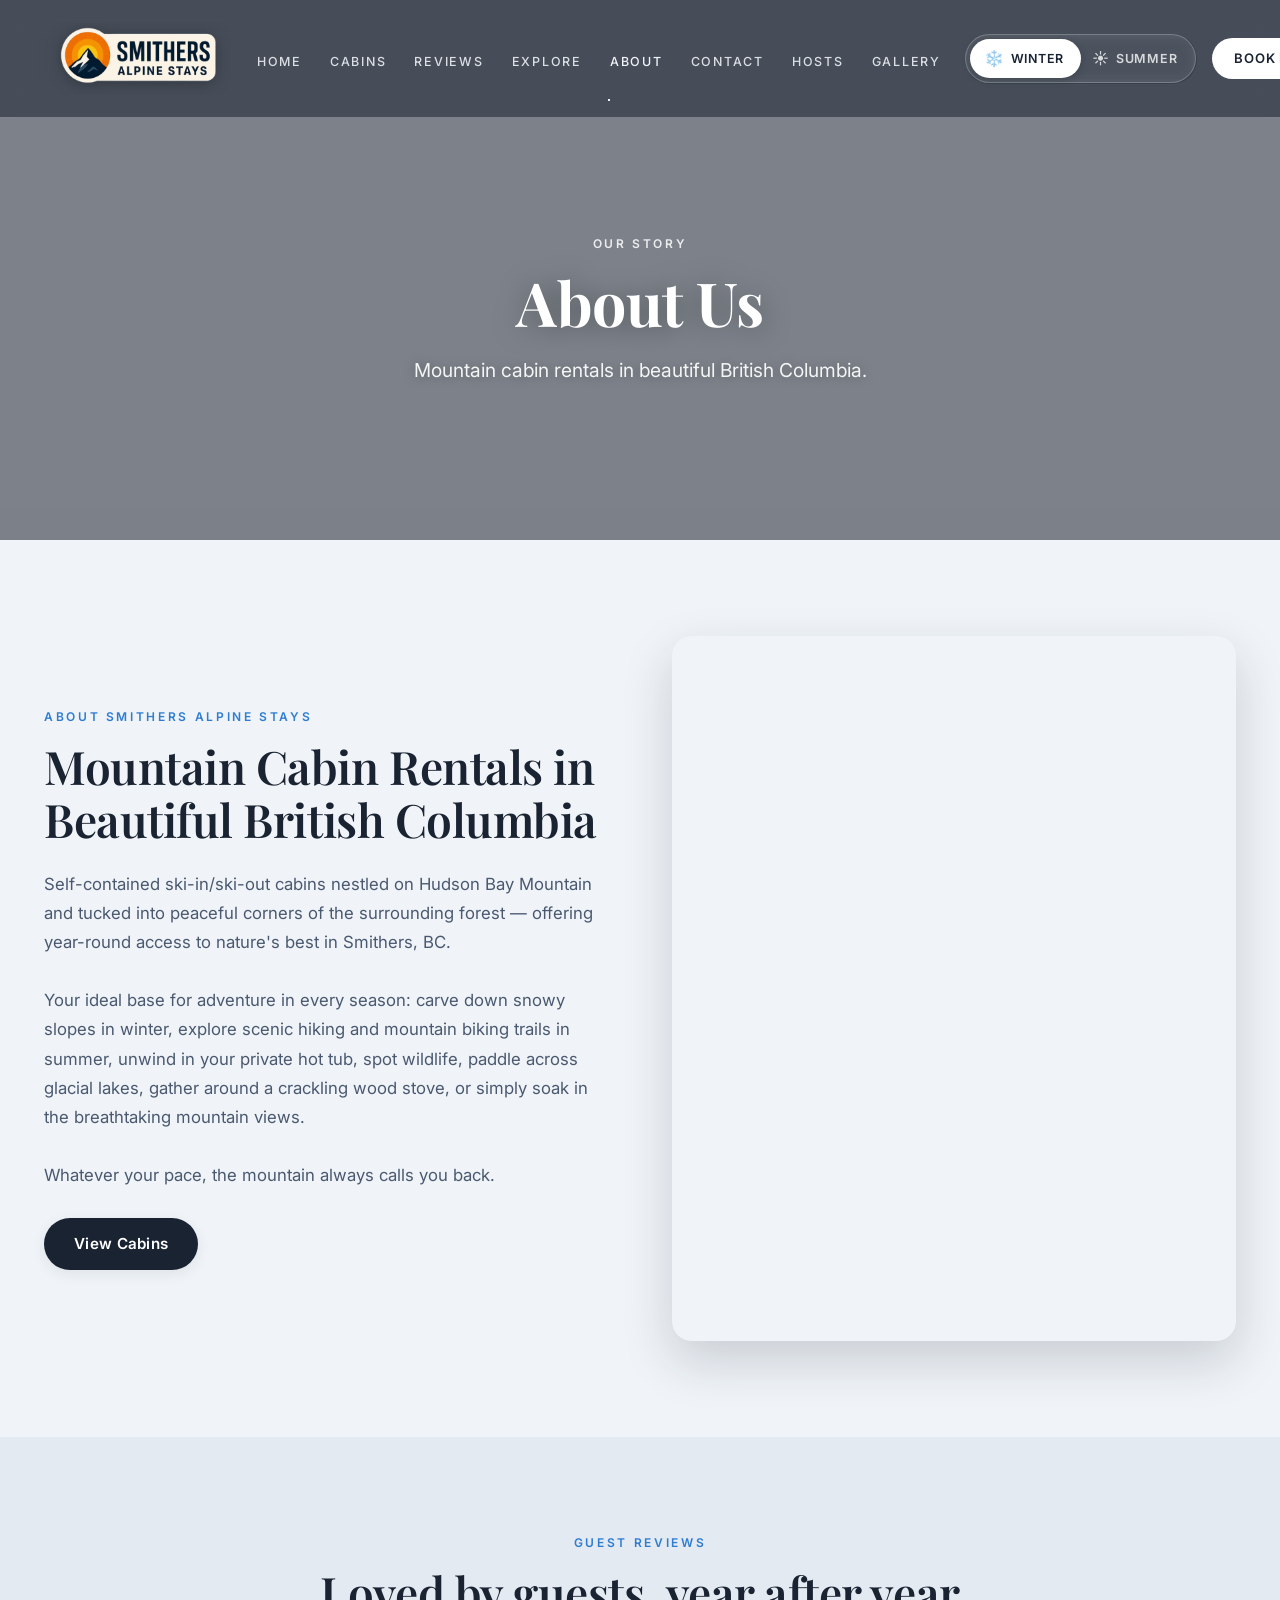
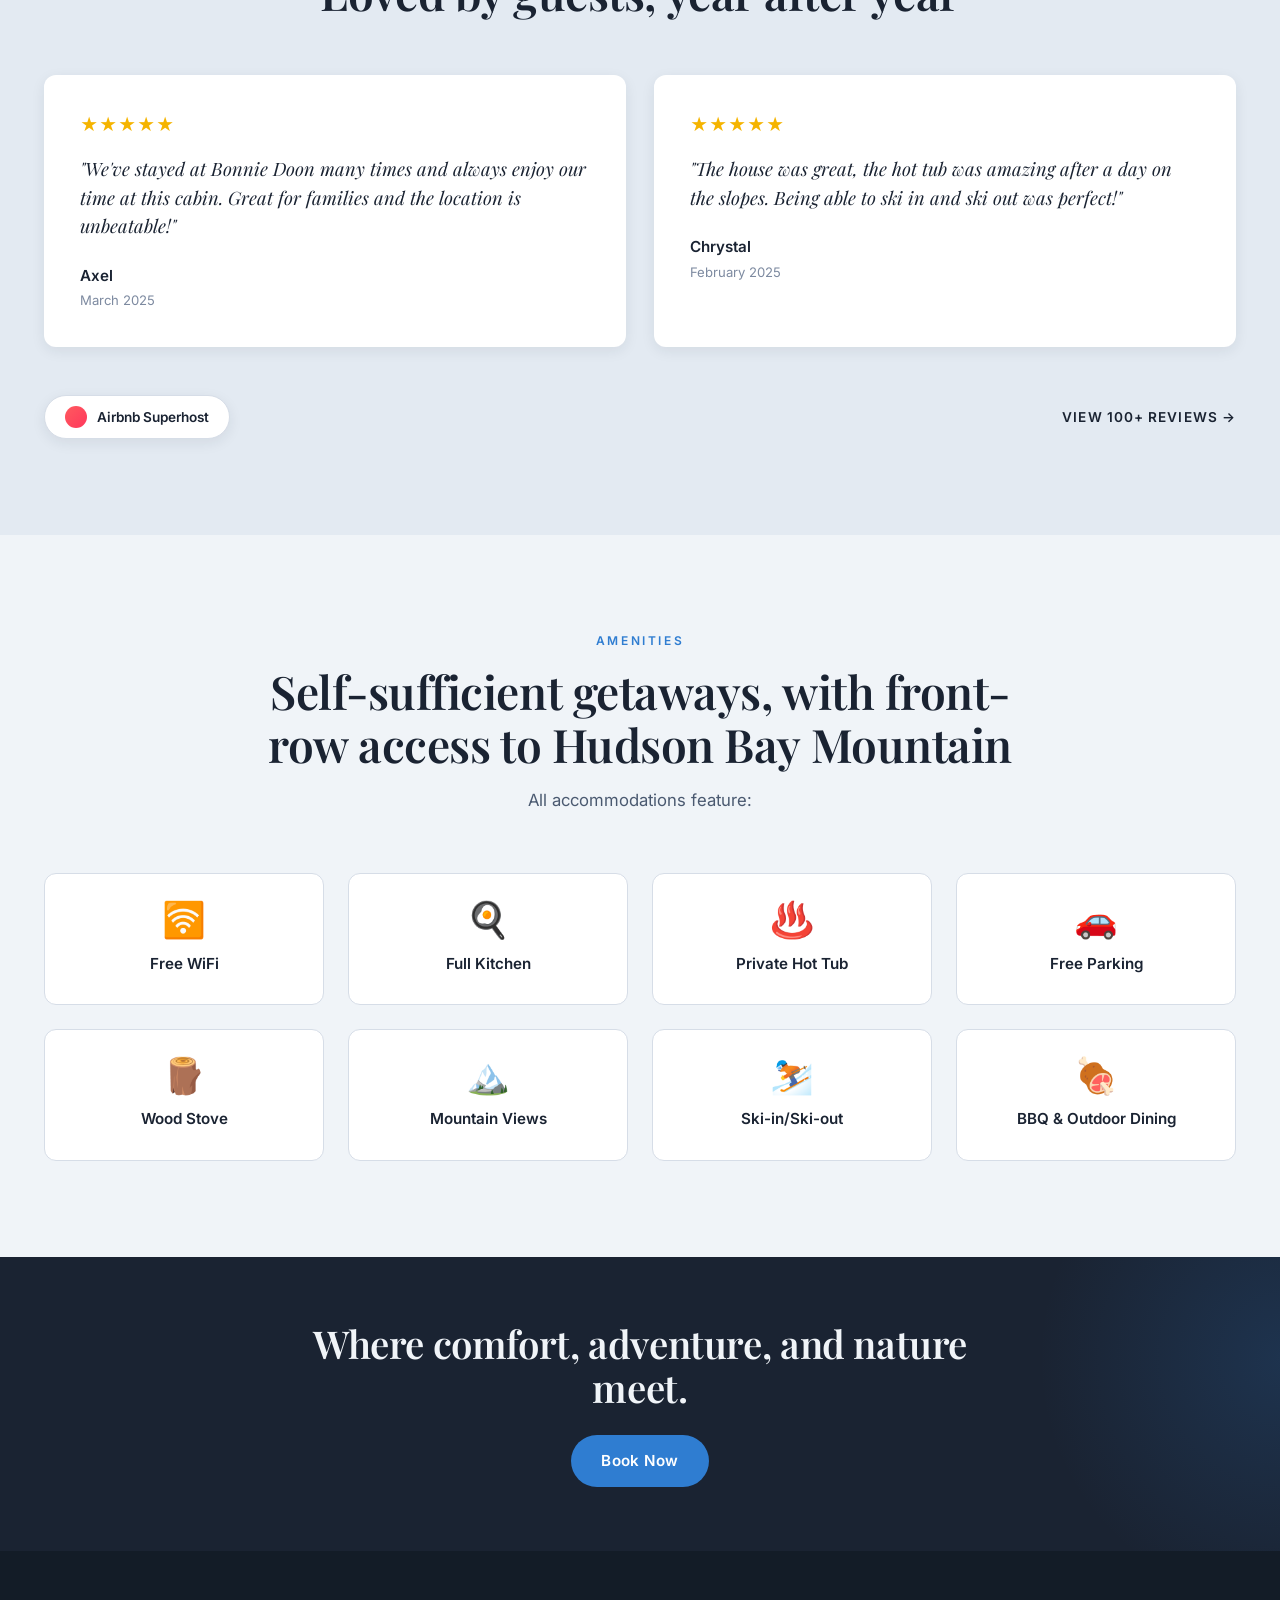
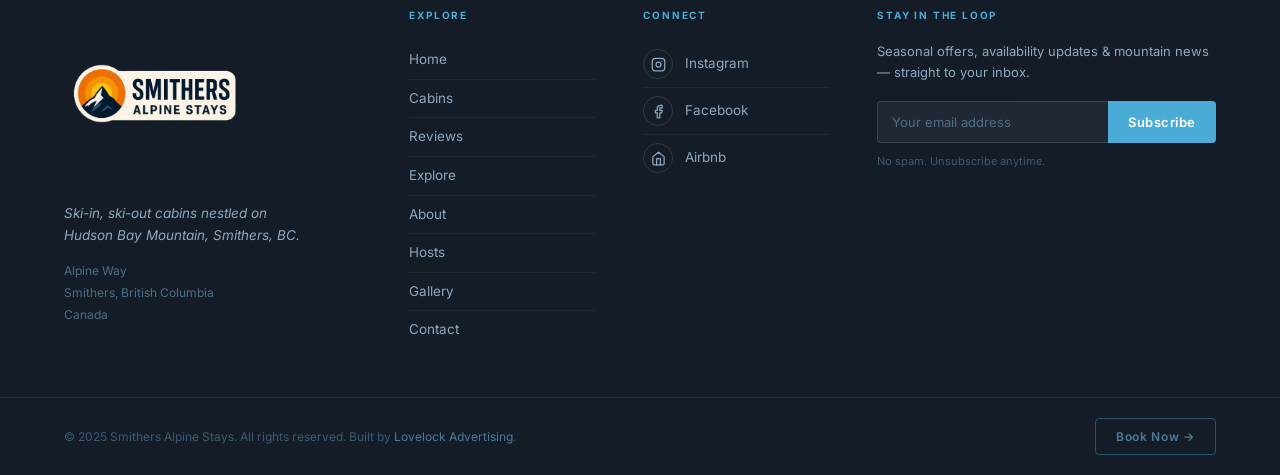
==== about.html @ 22442830 "Replace footer with sas-footer 4-column design across all pages - New 4-column footer layout (brand+" ====
<!DOCTYPE html>
<html lang="en">
<head>
<meta charset="UTF-8" />
<meta name="viewport" content="width=device-width, initial-scale=1.0" />
<title>About | Smithers Alpine Stays</title>
<meta name="description" content="About Smithers Alpine Stays — self-contained ski-in/ski-out cabin rentals in beautiful British Columbia, on Hudson Bay Mountain." />
<link rel="preconnect" href="https://fonts.googleapis.com">
<link rel="preconnect" href="https://fonts.gstatic.com" crossorigin>
<link href="https://fonts.googleapis.com/css2?family=Inter:wght@300;400;500;600;700&family=Playfair+Display:wght@400;500;600;700;800&display=swap" rel="stylesheet">
<link rel="stylesheet" href="styles.css">
<style>
  .about-page-hero { background-image: url('images/landscapes/SMITHERS-01.jpg'); }
</style>
</head>
<body data-season="winter">

  <header class="nav" id="nav">
    <div class="container nav-inner">
      <a href="index.html" class="logo" aria-label="Smithers Alpine Stays — home">
        <img src="images/logo.png" alt="Smithers Alpine Stays" />
      </a>
      <nav>
        <ul class="nav-links" id="navLinks">
          <li><a href="index.html">Home</a></li>
          <li><a href="cabins.html">Cabins</a></li>
          <li><a href="reviews.html">Reviews</a></li>
          <li><a href="explore.html">Explore</a></li>
          <li><a href="about.html" class="active">About</a></li>
          <li><a href="contact.html">Contact</a></li>
          <li><a href="hosts.html">Hosts</a></li>
          <li><a href="gallery.html">Gallery</a></li>
        </ul>
      </nav>
      <div class="nav-actions">
        <div class="season-toggle" id="seasonToggle" role="switch" aria-checked="false" aria-label="Toggle between winter and summer themes" tabindex="0">
          <span class="season-toggle__slider" aria-hidden="true"></span>
          <span class="season-toggle__option season-toggle__option--winter" data-season="winter">
            <span class="emoji">❄️</span><span class="label">Winter</span>
          </span>
          <span class="season-toggle__option season-toggle__option--summer" data-season="summer">
            <span class="emoji">☀️</span><span class="label">Summer</span>
          </span>
        </div>
        <a href="https://secure.webrez.com/hotel/4262" target="_blank" rel="noopener" class="nav-book-btn">Book Now</a>
        <button class="hamburger" id="hamburger" aria-label="Toggle menu" aria-expanded="false">
          <span></span><span></span><span></span>
        </button>
      </div>
    </div>
  </header>

  <section class="page-hero about-page-hero">
    <div class="page-hero-content">
      <span class="section-eyebrow" style="color: rgba(255,255,255,0.85);">Our Story</span>
      <h1>About Us</h1>
      <p>Mountain cabin rentals in beautiful British Columbia.</p>
    </div>
  </section>

  <section>
    <div class="container">
      <div class="about-grid">
        <div class="about-text reveal">
          <span class="section-eyebrow">About Smithers Alpine Stays</span>
          <h2>Mountain Cabin Rentals in Beautiful British Columbia</h2>
          <p>Self-contained ski-in/ski-out cabins nestled on Hudson Bay Mountain and tucked into peaceful corners of the surrounding forest — offering year-round access to nature's best in Smithers, BC.</p>
          <p>Your ideal base for adventure in every season: carve down snowy slopes in winter, explore scenic hiking and mountain biking trails in summer, unwind in your private hot tub, spot wildlife, paddle across glacial lakes, gather around a crackling wood stove, or simply soak in the breathtaking mountain views.</p>
          <p>Whatever your pace, the mountain always calls you back.</p>
          <a href="cabins.html" class="btn btn-primary">View Cabins</a>
        </div>
        <div class="about-image about-image--fixed reveal" role="img" aria-label="Hudson Bay Mountain landscape near Smithers"></div>
      </div>
    </div>
  </section>

  <section class="reviews">
    <div class="container">
      <div class="section-head section-head--center reveal">
        <div>
          <span class="section-eyebrow">Guest Reviews</span>
          <h2>Loved by guests, year after year</h2>
        </div>
      </div>
      <div class="reviews-grid">
        <div class="review-card reveal">
          <div class="stars" aria-label="5 out of 5 stars">★★★★★</div>
          <blockquote>We've stayed at Bonnie Doon many times and always enjoy our time at this cabin. Great for families and the location is unbeatable!</blockquote>
          <cite>Axel<span>March 2025</span></cite>
        </div>
        <div class="review-card reveal">
          <div class="stars" aria-label="5 out of 5 stars">★★★★★</div>
          <blockquote>The house was great, the hot tub was amazing after a day on the slopes. Being able to ski in and ski out was perfect!</blockquote>
          <cite>Chrystal<span>February 2025</span></cite>
        </div>
      </div>
      <div class="reviews-footer reveal">
        <span class="superhost-badge">Airbnb Superhost</span>
        <a href="reviews.html" class="link-arrow">View 100+ Reviews →</a>
      </div>
    </div>
  </section>

  <section id="amenities">
    <div class="container">
      <div class="amenities-head reveal">
        <span class="section-eyebrow">Amenities</span>
        <h2>Self-sufficient getaways, with front-row access to Hudson Bay Mountain</h2>
        <p>All accommodations feature:</p>
      </div>
      <div class="amenities-grid">
        <div class="amenity reveal"><div class="amenity__icon">🛜</div><div class="amenity__name">Free WiFi</div></div>
        <div class="amenity reveal"><div class="amenity__icon">🍳</div><div class="amenity__name">Full Kitchen</div></div>
        <div class="amenity reveal"><div class="amenity__icon">♨️</div><div class="amenity__name">Private Hot Tub</div></div>
        <div class="amenity reveal"><div class="amenity__icon">🚗</div><div class="amenity__name">Free Parking</div></div>
        <div class="amenity reveal"><div class="amenity__icon">🪵</div><div class="amenity__name">Wood Stove</div></div>
        <div class="amenity reveal"><div class="amenity__icon">🏔️</div><div class="amenity__name">Mountain Views</div></div>
        <div class="amenity reveal"><div class="amenity__icon">⛷️</div><div class="amenity__name">Ski-in/Ski-out</div></div>
        <div class="amenity reveal"><div class="amenity__icon">🍖</div><div class="amenity__name">BBQ &amp; Outdoor Dining</div></div>
      </div>
    </div>
  </section>

  <section class="urgency">
    <div class="container urgency-inner reveal">
      <h2>Where comfort, adventure, and nature meet.</h2>
      <a href="https://secure.webrez.com/hotel/4262" target="_blank" rel="noopener" class="btn">Book Now</a>
    </div>
  </section>

  <footer class="sas-footer">
    <div class="sas-footer-main">

      <div>
        <a href="index.html">
          <img class="sas-footer-logo" src="images/logo.png" alt="Smithers Alpine Stays" />
        </a>
        <p class="sas-footer-tagline">Ski-in, ski-out cabins nestled on<br>Hudson Bay Mountain, Smithers, BC.</p>
        <address class="sas-footer-address">
          Alpine Way<br>
          Smithers, British Columbia<br>
          Canada
        </address>
      </div>

      <div>
        <p class="sas-footer-col-heading">Explore</p>
        <ul class="sas-footer-nav">
          <li><a href="index.html">Home <span class="sas-arrow">&rsaquo;</span></a></li>
          <li><a href="cabins.html">Cabins <span class="sas-arrow">&rsaquo;</span></a></li>
          <li><a href="reviews.html">Reviews <span class="sas-arrow">&rsaquo;</span></a></li>
          <li><a href="explore.html">Explore <span class="sas-arrow">&rsaquo;</span></a></li>
          <li><a href="about.html">About <span class="sas-arrow">&rsaquo;</span></a></li>
          <li><a href="hosts.html">Hosts <span class="sas-arrow">&rsaquo;</span></a></li>
          <li><a href="gallery.html">Gallery <span class="sas-arrow">&rsaquo;</span></a></li>
          <li><a href="contact.html">Contact <span class="sas-arrow">&rsaquo;</span></a></li>
        </ul>
      </div>

      <div>
        <p class="sas-footer-col-heading">Connect</p>
        <ul class="sas-footer-connect">
          <li>
            <a href="#" target="_blank" rel="noopener">
              <span class="sas-connect-icon">
                <svg width="15" height="15" viewBox="0 0 24 24" fill="none" stroke="#8fa8be" stroke-width="2" stroke-linecap="round" stroke-linejoin="round">
                  <rect x="2" y="2" width="20" height="20" rx="5"/>
                  <circle cx="12" cy="12" r="4"/>
                  <circle cx="17.5" cy="6.5" r="1" fill="#8fa8be" stroke="none"/>
                </svg>
              </span>
              Instagram
            </a>
          </li>
          <li>
            <a href="#" target="_blank" rel="noopener">
              <span class="sas-connect-icon">
                <svg width="15" height="15" viewBox="0 0 24 24" fill="none" stroke="#8fa8be" stroke-width="2" stroke-linecap="round" stroke-linejoin="round">
                  <path d="M18 2h-3a5 5 0 0 0-5 5v3H7v4h3v8h4v-8h3l1-4h-4V7a1 1 0 0 1 1-1h3z"/>
                </svg>
              </span>
              Facebook
            </a>
          </li>
          <li>
            <a href="#" target="_blank" rel="noopener">
              <span class="sas-connect-icon">
                <svg width="15" height="15" viewBox="0 0 24 24" fill="none" stroke="#8fa8be" stroke-width="2" stroke-linecap="round" stroke-linejoin="round">
                  <path d="M3 9l9-7 9 7v11a2 2 0 0 1-2 2H5a2 2 0 0 1-2-2z"/>
                  <polyline points="9 22 9 12 15 12 15 22"/>
                </svg>
              </span>
              Airbnb
            </a>
          </li>
        </ul>
      </div>

      <div>
        <p class="sas-footer-col-heading">Stay in the loop</p>
        <p class="sas-subscribe-copy">Seasonal offers, availability updates &amp; mountain news &mdash; straight to your inbox.</p>
        <div class="sas-subscribe-row">
          <input class="sas-subscribe-input" type="email" placeholder="Your email address" aria-label="Email address" />
          <button class="sas-subscribe-btn" type="button">Subscribe</button>
        </div>
        <p class="sas-subscribe-note">No spam. Unsubscribe anytime.</p>
      </div>

    </div>

    <div class="sas-footer-bar">
      <p>&copy; 2025 Smithers Alpine Stays. All rights reserved. Built by <a href="https://lovelockadvertising.com" target="_blank" rel="noopener">Lovelock Advertising</a>.</p>
      <a class="sas-footer-book-btn" href="https://secure.webrez.com/hotel/4262" target="_blank" rel="noopener">Book Now &rarr;</a>
    </div>
  </footer>

<script src="main.js"></script>
</body>
</html>
---- styles.css ----
/* ================================
   RESET / BASE
   ================================ */
*, *::before, *::after { box-sizing: border-box; margin: 0; padding: 0; }
html { scroll-behavior: smooth; -webkit-text-size-adjust: 100%; }
img { max-width: 100%; display: block; }
a { color: inherit; text-decoration: none; }
button { font-family: inherit; cursor: pointer; border: none; background: none; }
ul { list-style: none; }

/* ================================
   SEASONAL THEME VARIABLES
   ================================ */
:root {
  /* WINTER (default) */
  --color-bg:        #f0f4f8;
  --color-bg-alt:    #e3eaf2;
  --color-surface:   #ffffff;
  --color-primary:   #1a2332;
  --color-primary-2: #2c3e54;
  --color-text:      #1a2332;
  --color-text-soft: #4a5970;
  --color-muted:     #7d8aa0;
  --color-accent:    #2f7dd1;
  --color-accent-2:  #bcd4ef;
  --color-border:    #d6dde7;
  --nav-bg:          rgba(26, 35, 50, 0.55);
  --nav-bg-solid:    rgba(26, 35, 50, 0.96);
  --nav-text:        #f0f4f8;
  --urgency-bg:      #1a2332;
  --urgency-text:    #f0f4f8;
  --urgency-accent:  #2f7dd1;
  --hero-overlay:    rgba(10, 16, 28, 0.45);
  --shadow-sm:       0 4px 14px rgba(26, 35, 50, 0.08);
  --shadow-md:       0 10px 30px rgba(26, 35, 50, 0.12);
  --shadow-lg:       0 20px 50px rgba(26, 35, 50, 0.18);

  --hero-image: url('images/hero.jpg');
  --explore-image: url('images/landscapes/SMITHERS-16.jpg');
  --about-image: url('images/landscapes/SMITHERS-01.jpg');
  --cabin-bonnie: url('images/bonnie-doon/IMG_6248.JPG');
  --cabin-double-black: url('images/double-black/DB-Winter.avif');
  --cabin-sunrise: url('images/sunrise-chalet/Sunrise-Winter.jpg');

  --font-head: 'Playfair Display', Georgia, serif;
  --font-body: 'Inter', -apple-system, BlinkMacSystemFont, 'Segoe UI', sans-serif;

  --container: 1240px;
  --radius-sm: 6px;
  --radius-md: 12px;
  --radius-lg: 20px;
  --radius-pill: 999px;

  --t-fast: 0.25s ease;
  --t-base: 0.5s ease;
}

[data-season="summer"] {
  --color-bg:        #fdf8f0;
  --color-bg-alt:    #f5ecd9;
  --color-surface:   #ffffff;
  --color-primary:   #c4540f;
  --color-primary-2: #db6620;
  --color-text:      #2a2418;
  --color-text-soft: #5b4f3a;
  --color-muted:     #8a7c63;
  --color-accent:    #e8761d;
  --color-accent-2:  #f4b483;
  --color-border:    #e6dcc4;
  --nav-bg:          rgba(196, 84, 15, 0.55);
  --nav-bg-solid:    rgba(196, 84, 15, 0.96);
  --nav-text:        #fdf8f0;
  --urgency-bg:      #a84408;
  --urgency-text:    #fdf8f0;
  --urgency-accent:  #f49025;
  --hero-overlay:    rgba(20, 35, 10, 0.4);
  --shadow-sm:       0 4px 14px rgba(45, 80, 22, 0.10);
  --shadow-md:       0 10px 30px rgba(45, 80, 22, 0.14);
  --shadow-lg:       0 20px 50px rgba(45, 80, 22, 0.20);

  --hero-image: url('images/hero-summer.jpg');
  --explore-image: url('images/hero-summer_edited.jpg');
  --about-image: url('images/bonnie-doon/bonnie-doon-summer.jpg');
  --cabin-bonnie: url('images/bonnie-doon/bonnie-doon-summer.jpg');
  --cabin-double-black: url('images/double-black/double-black-summer.jpg');
  --cabin-sunrise: url('images/sunrise-chalet/sunrise-chalet-summer_edited.png');
}

/* ================================
   GLOBAL TYPOGRAPHY / BODY
   ================================ */
body {
  font-family: var(--font-body);
  background-color: var(--color-bg);
  color: var(--color-text);
  line-height: 1.6;
  font-size: 16px;
  overflow-x: hidden;
  transition: background-color var(--t-base), color var(--t-base);
}

h1, h2, h3, h4 {
  font-family: var(--font-head);
  font-weight: 600;
  line-height: 1.15;
  letter-spacing: -0.01em;
  color: var(--color-text);
  transition: color var(--t-base);
}

h1 { font-size: clamp(2.4rem, 5.5vw, 4.4rem); font-weight: 700; }
h2 { font-size: clamp(1.9rem, 3.6vw, 2.9rem); }
h3 { font-size: clamp(1.25rem, 2vw, 1.55rem); }

p { color: var(--color-text-soft); transition: color var(--t-base); }

.container {
  width: 100%;
  max-width: var(--container);
  margin: 0 auto;
  padding: 0 24px;
}

section { padding: 96px 0; }
@media (max-width: 768px) { section { padding: 64px 0; } }

/* ================================
   BUTTONS
   ================================ */
.btn {
  display: inline-flex;
  align-items: center;
  justify-content: center;
  gap: 8px;
  padding: 14px 30px;
  border-radius: var(--radius-pill);
  font-weight: 600;
  font-size: 0.95rem;
  letter-spacing: 0.02em;
  transition: background-color var(--t-fast), color var(--t-fast), transform var(--t-fast), box-shadow var(--t-fast), border-color var(--t-fast);
  cursor: pointer;
  white-space: nowrap;
}
.btn-primary { background: var(--color-primary); color: #fff; box-shadow: var(--shadow-sm); }
.btn-primary:hover { transform: translateY(-2px); box-shadow: var(--shadow-md); background: var(--color-primary-2); }

.btn-accent { background: var(--color-accent); color: #fff; box-shadow: var(--shadow-sm); }
.btn-accent:hover { transform: translateY(-2px); box-shadow: var(--shadow-md); filter: brightness(1.05); }

.btn-light { background: #fff; color: var(--color-primary); box-shadow: var(--shadow-sm); }
.btn-light:hover { transform: translateY(-2px); box-shadow: var(--shadow-md); }

.btn-outline-light { background: transparent; color: #fff; border: 1.5px solid rgba(255,255,255,0.6); }
.btn-outline-light:hover { background: rgba(255,255,255,0.12); border-color: #fff; }

.link-arrow {
  display: inline-flex;
  align-items: center;
  gap: 6px;
  color: var(--color-primary);
  font-weight: 600;
  font-size: 0.85rem;
  letter-spacing: 0.08em;
  text-transform: uppercase;
  transition: color var(--t-fast), gap var(--t-fast);
}
.link-arrow:hover { gap: 10px; color: var(--color-accent); }

/* ================================
   NAV
   ================================ */
.nav {
  position: fixed;
  top: 0; left: 0; right: 0;
  z-index: 1000;
  background: var(--nav-bg);
  backdrop-filter: blur(14px);
  -webkit-backdrop-filter: blur(14px);
  transition: background-color var(--t-base), padding var(--t-fast), box-shadow var(--t-fast);
  padding: 18px 0;
}
.nav.scrolled {
  background: var(--nav-bg-solid);
  padding: 10px 0;
  box-shadow: 0 8px 28px rgba(0,0,0,0.18);
}
.nav-inner {
  display: grid;
  grid-template-columns: 1fr auto 1fr;
  align-items: center;
  gap: 24px;
  min-height: 56px;
}
.nav-inner > .logo { justify-self: start; align-self: center; }
.nav-inner > nav {
  justify-self: center;
  align-self: center;
  margin-top: 30px;
  transition: margin-top var(--t-fast);
}
.nav.scrolled .nav-inner > nav { margin-top: 0; }
.nav-inner > .nav-actions { justify-self: end; align-self: center; }
@media (max-width: 1024px) {
  .nav-inner > nav { margin-top: 0; }
  .nav-inner { grid-template-columns: 1fr auto; }
  .nav-inner > nav { display: contents; }
}
.logo {
  position: relative;
  display: inline-block;
  flex-shrink: 0;
  height: 72px;
  width: 187px;
  overflow: hidden;
  transition: opacity var(--t-fast), height var(--t-fast), width var(--t-fast);
}
.logo:hover { opacity: 0.88; }
.logo img {
  position: absolute;
  height: 240%;
  width: auto;
  top: 50%;
  left: 50%;
  transform: translate(-50%, -50%);
  filter: drop-shadow(0 2px 8px rgba(0,0,0,0.3));
  pointer-events: none;
}
.nav.scrolled .logo { height: 58px; width: 152px; }
@media (max-width: 1024px) {
  .logo { height: 54px; width: 140px; }
  .nav.scrolled .logo { height: 45px; width: 117px; }
}
@media (max-width: 600px) {
  .logo { height: 45px; width: 117px; }
  .nav.scrolled .logo { height: 39px; width: 101px; }
}

.nav-links { display: flex; gap: 26px; align-items: center; }
.nav-links a {
  color: var(--nav-text);
  font-size: 0.78rem;
  font-weight: 500;
  letter-spacing: 0.14em;
  text-transform: uppercase;
  position: relative;
  padding: 6px 2px;
  transition: opacity var(--t-fast);
  opacity: 0.88;
}
.nav-links a:hover { opacity: 1; }
.nav-links a.active { opacity: 1; }
.nav-links a::after {
  content: '';
  position: absolute;
  left: 0; right: 0; bottom: 0;
  height: 1.5px;
  background: currentColor;
  transform: scaleX(0);
  transform-origin: center;
  transition: transform var(--t-fast);
}
.nav-links a:hover::after,
.nav-links a.active::after { transform: scaleX(1); }

.nav-actions { display: flex; align-items: center; gap: 16px; }

/* Season toggle */
.season-toggle {
  position: relative;
  display: inline-flex;
  align-items: center;
  background: rgba(255,255,255,0.14);
  border: 1px solid rgba(255,255,255,0.22);
  border-radius: var(--radius-pill);
  padding: 4px;
  backdrop-filter: blur(8px);
  user-select: none;
  cursor: pointer;
  transition: background-color var(--t-base), border-color var(--t-base);
}
.season-toggle__option {
  position: relative;
  z-index: 2;
  display: inline-flex;
  align-items: center;
  gap: 6px;
  padding: 7px 14px;
  border-radius: var(--radius-pill);
  color: rgba(255,255,255,0.78);
  font-size: 0.78rem;
  font-weight: 600;
  letter-spacing: 0.06em;
  text-transform: uppercase;
  transition: color var(--t-fast);
  cursor: pointer;
}
.season-toggle__option .emoji {
  font-size: 1rem;
  filter: grayscale(0.3);
  transition: filter var(--t-fast);
}
.season-toggle__slider {
  position: absolute;
  top: 4px; bottom: 4px;
  left: 4px;
  width: calc(50% - 4px);
  background: #fff;
  border-radius: var(--radius-pill);
  box-shadow: 0 2px 8px rgba(0,0,0,0.18);
  transition: transform var(--t-base), background-color var(--t-base);
  z-index: 1;
}
[data-season="summer"] .season-toggle__slider {
  transform: translateX(100%);
  background: var(--color-accent-2);
}
[data-season="winter"] .season-toggle__option--winter,
[data-season="summer"] .season-toggle__option--summer {
  color: var(--color-primary);
}
[data-season="winter"] .season-toggle__option--winter .emoji,
[data-season="summer"] .season-toggle__option--summer .emoji {
  filter: grayscale(0);
}

.nav-book-btn {
  background: #fff;
  color: var(--color-primary);
  padding: 10px 22px;
  border-radius: var(--radius-pill);
  font-weight: 600;
  font-size: 0.82rem;
  letter-spacing: 0.06em;
  text-transform: uppercase;
  white-space: nowrap;
  flex-shrink: 0;
  transition: background-color var(--t-fast), color var(--t-fast), transform var(--t-fast);
}
.nav-book-btn:hover { transform: translateY(-1px); background: var(--color-accent); color: #fff; }

/* Hamburger */
.hamburger {
  display: none;
  flex-direction: column;
  gap: 5px;
  padding: 8px;
  cursor: pointer;
}
.hamburger span {
  width: 24px; height: 2px;
  background: var(--nav-text);
  border-radius: 2px;
  transition: transform var(--t-fast), opacity var(--t-fast);
}
.hamburger.active span:nth-child(1) { transform: translateY(7px) rotate(45deg); }
.hamburger.active span:nth-child(2) { opacity: 0; }
.hamburger.active span:nth-child(3) { transform: translateY(-7px) rotate(-45deg); }

@media (max-width: 1024px) {
  .nav-links {
    position: fixed;
    top: 0; right: -100%;
    flex-direction: column;
    width: 80%;
    max-width: 340px;
    height: 100vh;
    padding: 100px 32px 40px;
    background: var(--nav-bg-solid);
    backdrop-filter: blur(20px);
    gap: 22px;
    align-items: flex-start;
    transition: right var(--t-base);
    box-shadow: -10px 0 40px rgba(0,0,0,0.3);
  }
  .nav-links.active { right: 0; }
  .nav-links a { font-size: 1rem; }
  .hamburger { display: flex; }
  .nav-actions .nav-book-btn { display: none; }
}
@media (max-width: 520px) {
  .season-toggle__option { padding: 6px 10px; font-size: 0.7rem; }
  .season-toggle__option .label { display: none; }
}

/* ================================
   HERO (homepage)
   ================================ */
.hero {
  position: relative;
  min-height: 100vh;
  display: flex;
  align-items: center;
  justify-content: center;
  text-align: center;
  color: #fff;
  padding: 100px 24px 80px;
  background-image: var(--hero-image);
  background-size: cover;
  background-position: center;
  background-repeat: no-repeat;
  transition: background-image var(--t-base);
}
.hero::before {
  content: '';
  position: absolute; inset: 0;
  background: var(--hero-overlay);
  transition: background-color var(--t-base);
}
.hero-content {
  position: relative;
  z-index: 2;
  max-width: 900px;
  animation: heroIn 1s ease 0.1s both;
}
@keyframes heroIn {
  from { opacity: 0; transform: translateY(28px); }
  to { opacity: 1; transform: translateY(0); }
}
.hero h1 {
  color: #fff;
  margin-bottom: 22px;
  text-shadow: 0 2px 30px rgba(0,0,0,0.4);
}
.hero p {
  color: rgba(255,255,255,0.92);
  font-size: clamp(1.05rem, 1.6vw, 1.25rem);
  margin-bottom: 38px;
  max-width: 640px;
  margin-left: auto; margin-right: auto;
  text-shadow: 0 1px 12px rgba(0,0,0,0.35);
}
.hero .btn-light { padding: 16px 36px; font-size: 1rem; }
.hero-scroll-cue {
  position: absolute;
  bottom: 30px; left: 50%;
  transform: translateX(-50%);
  color: rgba(255,255,255,0.7);
  font-size: 0.7rem;
  letter-spacing: 0.3em;
  text-transform: uppercase;
  z-index: 2;
  animation: bob 2s ease-in-out infinite;
}
@keyframes bob {
  0%, 100% { transform: translateX(-50%) translateY(0); opacity: 0.6; }
  50% { transform: translateX(-50%) translateY(-6px); opacity: 1; }
}

/* ================================
   PAGE HERO (subpages — fixed image, no season swap)
   ================================ */
.page-hero {
  position: relative;
  min-height: 60vh;
  display: flex;
  align-items: center;
  justify-content: center;
  text-align: center;
  color: #fff;
  padding: 160px 24px 80px;
  background-size: cover;
  background-position: center;
  background-repeat: no-repeat;
}
.page-hero::before {
  content: '';
  position: absolute; inset: 0;
  background: rgba(10, 16, 28, 0.5);
  transition: background-color var(--t-base);
}
[data-season="summer"] .page-hero::before { background: rgba(40, 25, 5, 0.5); }
.page-hero-content {
  position: relative;
  z-index: 2;
  max-width: 800px;
  animation: heroIn 1s ease 0.1s both;
}
.page-hero h1 {
  color: #fff;
  margin-bottom: 18px;
  text-shadow: 0 2px 30px rgba(0,0,0,0.4);
  font-size: clamp(2.2rem, 5vw, 3.8rem);
}
.page-hero p {
  color: rgba(255,255,255,0.92);
  font-size: clamp(1rem, 1.5vw, 1.2rem);
  max-width: 600px;
  margin: 0 auto;
  text-shadow: 0 1px 12px rgba(0,0,0,0.35);
}

/* ================================
   SECTION HEADER
   ================================ */
.section-head {
  display: flex;
  justify-content: space-between;
  align-items: flex-end;
  flex-wrap: wrap;
  gap: 20px;
  margin-bottom: 56px;
}
.section-eyebrow {
  display: block;
  font-size: 0.75rem;
  font-weight: 600;
  letter-spacing: 0.22em;
  text-transform: uppercase;
  color: var(--color-accent);
  margin-bottom: 14px;
  transition: color var(--t-base);
}
.section-head h2 { max-width: 700px; }
.section-head--center { justify-content: center; text-align: center; }
.section-head--center > div { max-width: 760px; margin: 0 auto; }

/* ================================
   CABINS
   ================================ */
.cabins-grid {
  display: grid;
  grid-template-columns: repeat(3, 1fr);
  gap: 32px;
}
@media (max-width: 900px) { .cabins-grid { grid-template-columns: 1fr; gap: 28px; } }

.cabin-card {
  background: var(--color-surface);
  border-radius: var(--radius-md);
  overflow: hidden;
  box-shadow: var(--shadow-sm);
  transition: transform var(--t-fast), box-shadow var(--t-fast), background-color var(--t-base);
  display: flex;
  flex-direction: column;
}
.cabin-card:hover { transform: translateY(-8px); box-shadow: var(--shadow-lg); }

.cabin-card__media {
  position: relative;
  aspect-ratio: 4 / 3;
  overflow: hidden;
  background-color: var(--color-bg-alt);
}
.cabin-card__photo {
  position: absolute;
  inset: 0;
  background-size: cover;
  background-position: center;
  transition: transform 0.7s ease, background-image var(--t-base);
}
.cabin-card:hover .cabin-card__photo { transform: scale(1.06); }
.cabin-card--bonnie .cabin-card__photo { background-image: var(--cabin-bonnie); }
.cabin-card--double-black .cabin-card__photo { background-image: var(--cabin-double-black); }
.cabin-card--sunrise .cabin-card__photo { background-image: var(--cabin-sunrise); }

/* Subpage variants — fixed images, no season swap */
.cabin-card--fixed.cabin-card--bonnie .cabin-card__photo { background-image: url('images/bonnie-doon/IMG_6248.JPG'); }
.cabin-card--fixed.cabin-card--double-black .cabin-card__photo { background-image: url('images/double-black/DB-Winter.avif'); }
.cabin-card--fixed.cabin-card--sunrise .cabin-card__photo { background-image: url('images/sunrise-chalet/Sunrise-Winter.jpg'); }

.cabin-card__badge {
  position: absolute;
  top: 16px; right: 16px;
  background: var(--color-accent);
  color: #fff;
  font-size: 0.7rem;
  font-weight: 700;
  letter-spacing: 0.08em;
  text-transform: uppercase;
  padding: 6px 12px;
  border-radius: var(--radius-pill);
  box-shadow: 0 4px 12px rgba(0,0,0,0.18);
  transition: background-color var(--t-base);
}

.cabin-card__body { padding: 28px; flex: 1; display: flex; flex-direction: column; }
.cabin-card__tag {
  display: inline-block;
  font-size: 0.7rem;
  font-weight: 600;
  letter-spacing: 0.16em;
  text-transform: uppercase;
  color: var(--color-accent);
  margin-bottom: 12px;
  transition: color var(--t-base);
}
.cabin-card__body h3 { margin-bottom: 12px; }
.cabin-card__body p { font-size: 0.95rem; margin-bottom: 22px; flex: 1; }
.cabin-card__price {
  display: flex;
  align-items: baseline;
  gap: 6px;
  margin-bottom: 18px;
}
.cabin-card__price-from { font-size: 0.75rem; font-weight: 600; color: var(--color-muted); letter-spacing: 0.1em; text-transform: uppercase; }
.cabin-card__price-amount { font-family: var(--font-head); font-size: 1.6rem; font-weight: 700; color: var(--color-text); transition: color var(--t-base); }
.cabin-card__price-currency { font-size: 0.85rem; font-weight: 500; color: var(--color-muted); }

/* ================================
   REVIEWS
   ================================ */
.reviews { background: var(--color-bg-alt); transition: background-color var(--t-base); }
.reviews-grid {
  display: grid;
  grid-template-columns: repeat(2, 1fr);
  gap: 28px;
  margin-bottom: 48px;
}
@media (max-width: 768px) { .reviews-grid { grid-template-columns: 1fr; } }

.review-card {
  background: var(--color-surface);
  border-radius: var(--radius-md);
  padding: 36px;
  box-shadow: var(--shadow-sm);
  position: relative;
  transition: background-color var(--t-base), transform var(--t-fast), box-shadow var(--t-fast);
}
.review-card:hover { transform: translateY(-4px); box-shadow: var(--shadow-md); }

.stars {
  display: inline-flex;
  gap: 2px;
  margin-bottom: 16px;
  color: #f5b400;
  font-size: 1.1rem;
  letter-spacing: 1px;
}
[data-season="summer"] .stars { color: var(--color-accent); }

.review-card blockquote {
  font-family: var(--font-head);
  font-size: 1.15rem;
  line-height: 1.55;
  color: var(--color-text);
  margin-bottom: 22px;
  font-style: italic;
  transition: color var(--t-base);
}
.review-card blockquote::before { content: '"'; }
.review-card blockquote::after { content: '"'; }

.review-card cite {
  font-style: normal;
  font-weight: 600;
  color: var(--color-text);
  font-size: 0.95rem;
  transition: color var(--t-base);
}
.review-card cite span {
  display: block;
  font-weight: 400;
  font-size: 0.82rem;
  color: var(--color-muted);
  margin-top: 2px;
  transition: color var(--t-base);
}

.reviews-footer {
  display: flex;
  align-items: center;
  justify-content: space-between;
  flex-wrap: wrap;
  gap: 18px;
}
.superhost-badge {
  display: inline-flex;
  align-items: center;
  gap: 10px;
  background: var(--color-surface);
  border: 1.5px solid var(--color-border);
  padding: 10px 20px;
  border-radius: var(--radius-pill);
  font-size: 0.85rem;
  font-weight: 600;
  color: var(--color-text);
  box-shadow: var(--shadow-sm);
  transition: background-color var(--t-base), color var(--t-base), border-color var(--t-base);
}
.superhost-badge::before {
  content: '';
  display: inline-block;
  width: 22px; height: 22px;
  background: linear-gradient(135deg, #ff5a5f, #ff385c);
  border-radius: 50%;
  flex-shrink: 0;
}

/* Reviews-page variant: 3 cols */
.reviews-grid--three { grid-template-columns: repeat(3, 1fr); }
@media (max-width: 1024px) { .reviews-grid--three { grid-template-columns: repeat(2, 1fr); } }
@media (max-width: 768px) { .reviews-grid--three { grid-template-columns: 1fr; } }

/* ================================
   AMENITIES
   ================================ */
.amenities-head { text-align: center; margin-bottom: 60px; }
.amenities-head h2 { max-width: 760px; margin: 0 auto 16px; }
.amenities-head p { font-size: 1.05rem; }

.amenities-grid {
  display: grid;
  grid-template-columns: repeat(4, 1fr);
  gap: 24px;
}
@media (max-width: 768px) { .amenities-grid { grid-template-columns: repeat(2, 1fr); gap: 18px; } }

.amenity {
  background: var(--color-surface);
  border: 1px solid var(--color-border);
  border-radius: var(--radius-md);
  padding: 28px 20px;
  text-align: center;
  transition: background-color var(--t-base), border-color var(--t-base), transform var(--t-fast), box-shadow var(--t-fast);
}
.amenity:hover { transform: translateY(-4px); box-shadow: var(--shadow-md); border-color: var(--color-accent); }
.amenity__icon { font-size: 2.2rem; line-height: 1; margin-bottom: 14px; display: inline-block; }
.amenity__name { font-weight: 600; color: var(--color-text); font-size: 0.95rem; transition: color var(--t-base); }

/* ================================
   EXPLORE SECTION (homepage banner)
   ================================ */
.explore { position: relative; padding: 0; background: #000; }
.explore-bg {
  position: relative;
  min-height: 540px;
  display: flex;
  align-items: center;
  background-image: var(--explore-image);
  background-size: cover;
  background-position: center;
  transition: background-image var(--t-base);
}
.explore-bg::before {
  content: '';
  position: absolute; inset: 0;
  background: linear-gradient(90deg, rgba(0,0,0,0.7) 0%, rgba(0,0,0,0.3) 60%, rgba(0,0,0,0.05) 100%);
}
.explore-content {
  position: relative;
  z-index: 2;
  max-width: 600px;
  padding: 80px 0;
  color: #fff;
}
.explore-content h2 { color: #fff; margin-bottom: 20px; }
.explore-content p { color: rgba(255,255,255,0.92); font-size: 1.1rem; margin-bottom: 32px; }

/* ================================
   ACTIVITY CARDS (Explore page)
   ================================ */
.activities { display: flex; flex-direction: column; gap: 80px; }
.activity {
  display: grid;
  grid-template-columns: 1fr 1fr;
  gap: 56px;
  align-items: center;
}
.activity:nth-child(even) .activity__media { order: 2; }
@media (max-width: 900px) {
  .activity { grid-template-columns: 1fr; gap: 32px; }
  .activity:nth-child(even) .activity__media { order: -1; }
}
.activity__media {
  position: relative;
  border-radius: var(--radius-lg);
  overflow: hidden;
  box-shadow: var(--shadow-md);
  aspect-ratio: 4 / 3;
  background-size: cover;
  background-position: center;
}
.activity__text h3 {
  font-size: clamp(1.6rem, 2.6vw, 2.1rem);
  margin-bottom: 18px;
}
.activity__text p { font-size: 1rem; line-height: 1.75; margin-bottom: 26px; }

/* ================================
   URGENCY BANNER
   ================================ */
.urgency {
  background: var(--urgency-bg);
  color: var(--urgency-text);
  padding: 64px 0;
  text-align: center;
  transition: background-color var(--t-base), color var(--t-base);
  position: relative;
  overflow: hidden;
}
.urgency::before {
  content: '';
  position: absolute;
  top: -50%; right: -20%;
  width: 500px; height: 500px;
  background: radial-gradient(circle, var(--urgency-accent) 0%, transparent 70%);
  opacity: 0.18;
  pointer-events: none;
  transition: background var(--t-base);
}
.urgency-inner { position: relative; z-index: 2; }
.urgency h2 {
  color: var(--urgency-text);
  font-size: clamp(1.6rem, 3vw, 2.4rem);
  margin-bottom: 26px;
  max-width: 720px;
  margin-left: auto; margin-right: auto;
}
.urgency .btn { background: var(--urgency-accent); color: #fff; }
.urgency .btn:hover { filter: brightness(1.08); transform: translateY(-2px); }

/* ================================
   ABOUT
   ================================ */
.about-grid {
  display: grid;
  grid-template-columns: 1fr 1fr;
  gap: 64px;
  align-items: center;
}
@media (max-width: 900px) {
  .about-grid { grid-template-columns: 1fr; gap: 40px; }
  .about-image { order: -1; }
}
.about-text h2 { margin-bottom: 24px; }
.about-text p { font-size: 1.05rem; line-height: 1.75; margin-bottom: 28px; }
.about-image {
  position: relative;
  border-radius: var(--radius-lg);
  overflow: hidden;
  box-shadow: var(--shadow-lg);
  aspect-ratio: 4 / 5;
  background-image: var(--about-image);
  background-size: cover;
  background-position: center;
  transition: background-image var(--t-base), box-shadow var(--t-base);
}
.about-image--fixed { background-image: url('images/landscapes/SMITHERS-01.jpg'); }
@media (max-width: 900px) { .about-image { aspect-ratio: 16 / 10; } }

/* ================================
   HOSTS PROFILE CARDS
   ================================ */
.hosts-grid {
  display: grid;
  grid-template-columns: 1fr 1fr;
  gap: 48px;
}
@media (max-width: 900px) { .hosts-grid { grid-template-columns: 1fr; } }
.host-card {
  background: var(--color-surface);
  border-radius: var(--radius-lg);
  overflow: hidden;
  box-shadow: var(--shadow-sm);
  transition: background-color var(--t-base), transform var(--t-fast), box-shadow var(--t-fast);
}
.host-card:hover { transform: translateY(-4px); box-shadow: var(--shadow-md); }
.host-card__media {
  aspect-ratio: 16 / 10;
  background-size: cover;
  background-position: center;
  background-color: var(--color-bg-alt);
}
.host-card__body { padding: 36px; }
.host-card__name {
  font-family: var(--font-head);
  font-size: 1.7rem;
  font-weight: 700;
  margin-bottom: 16px;
  color: var(--color-text);
  transition: color var(--t-base);
}
.host-card__body p { font-size: 0.97rem; line-height: 1.75; }

/* ================================
   CONTACT FORM
   ================================ */
.contact-grid {
  display: grid;
  grid-template-columns: 1fr 1.3fr;
  gap: 72px;
  align-items: start;
}
@media (max-width: 900px) { .contact-grid { grid-template-columns: 1fr; gap: 40px; } }
.contact-info h2 { margin-bottom: 20px; }
.contact-info p { font-size: 1.05rem; margin-bottom: 28px; }
.contact-info ul { display: flex; flex-direction: column; gap: 18px; }
.contact-info li {
  display: flex;
  align-items: flex-start;
  gap: 14px;
  font-size: 0.95rem;
  color: var(--color-text);
  transition: color var(--t-base);
}
.contact-info li .icon {
  font-size: 1.3rem;
  color: var(--color-accent);
  flex-shrink: 0;
  transition: color var(--t-base);
}

.contact-form {
  background: var(--color-surface);
  padding: 48px;
  border-radius: var(--radius-lg);
  box-shadow: var(--shadow-md);
  transition: background-color var(--t-base);
}
@media (max-width: 600px) { .contact-form { padding: 32px 24px; } }
.contact-form__row {
  display: grid;
  grid-template-columns: 1fr 1fr;
  gap: 16px;
  margin-bottom: 18px;
}
@media (max-width: 600px) { .contact-form__row { grid-template-columns: 1fr; } }
.field { display: flex; flex-direction: column; gap: 6px; margin-bottom: 18px; }
.field--row { margin-bottom: 0; }
.field label {
  font-size: 0.78rem;
  font-weight: 600;
  letter-spacing: 0.1em;
  text-transform: uppercase;
  color: var(--color-text-soft);
  transition: color var(--t-base);
}
.field input,
.field textarea {
  font-family: inherit;
  font-size: 1rem;
  padding: 14px 16px;
  border: 1.5px solid var(--color-border);
  border-radius: var(--radius-sm);
  background: var(--color-bg);
  color: var(--color-text);
  transition: border-color var(--t-fast), background-color var(--t-base), color var(--t-base);
  outline: none;
}
.field input:focus,
.field textarea:focus { border-color: var(--color-accent); }
.field textarea { resize: vertical; min-height: 140px; }
.contact-form .btn { width: 100%; margin-top: 8px; }
.form-success {
  display: none;
  margin-top: 18px;
  padding: 14px 18px;
  background: var(--color-bg-alt);
  border: 1px solid var(--color-accent);
  border-radius: var(--radius-sm);
  color: var(--color-text);
  font-size: 0.92rem;
  text-align: center;
  transition: background-color var(--t-base), color var(--t-base), border-color var(--t-base);
}
.form-success.visible { display: block; }

/* ================================
   GALLERY GRID (Masonry)
   ================================ */
.gallery-grid {
  column-count: 3;
  column-gap: 18px;
}
@media (max-width: 900px) { .gallery-grid { column-count: 2; } }
@media (max-width: 540px) { .gallery-grid { column-count: 1; } }
.gallery-item {
  display: block;
  margin: 0 0 18px;
  border-radius: var(--radius-md);
  overflow: hidden;
  box-shadow: var(--shadow-sm);
  break-inside: avoid;
  transition: transform var(--t-fast), box-shadow var(--t-fast);
  cursor: pointer;
}
.gallery-item:hover { transform: translateY(-4px); box-shadow: var(--shadow-md); }
.gallery-item img {
  width: 100%;
  height: auto;
  display: block;
  transition: transform 0.7s ease;
}
.gallery-item:hover img { transform: scale(1.04); }

/* Lightbox */
.lightbox {
  position: fixed;
  inset: 0;
  background: rgba(0,0,0,0.9);
  display: none;
  align-items: center;
  justify-content: center;
  z-index: 2000;
  padding: 32px;
  cursor: pointer;
  animation: fadeIn 0.3s ease;
}
.lightbox.active { display: flex; }
.lightbox img {
  max-width: 100%;
  max-height: 90vh;
  border-radius: var(--radius-md);
  box-shadow: 0 20px 60px rgba(0,0,0,0.6);
}
.lightbox__close {
  position: absolute;
  top: 24px; right: 28px;
  width: 44px; height: 44px;
  border-radius: 50%;
  background: rgba(255,255,255,0.12);
  color: #fff;
  font-size: 1.4rem;
  display: flex;
  align-items: center;
  justify-content: center;
  cursor: pointer;
  transition: background-color var(--t-fast);
}
.lightbox__close:hover { background: rgba(255,255,255,0.24); }
@keyframes fadeIn { from { opacity: 0; } to { opacity: 1; } }

/* ================================
   CABIN DETAIL PAGE
   ================================ */
.cabin-hero {
  position: relative;
  min-height: 78vh;
  display: flex;
  align-items: flex-end;
  padding: 160px 24px 64px;
  background-size: cover;
  background-position: center;
  background-repeat: no-repeat;
  color: #fff;
}
.cabin-hero::before {
  content: '';
  position: absolute; inset: 0;
  background: linear-gradient(180deg, rgba(0,0,0,0.25) 0%, rgba(0,0,0,0.45) 70%, rgba(0,0,0,0.7) 100%);
}
.cabin-hero-inner {
  position: relative;
  z-index: 2;
  width: 100%;
  max-width: var(--container);
  margin: 0 auto;
}
.cabin-hero__eyebrow {
  display: inline-flex;
  align-items: center;
  gap: 10px;
  font-size: 0.78rem;
  letter-spacing: 0.18em;
  text-transform: uppercase;
  font-weight: 600;
  margin-bottom: 14px;
  color: rgba(255,255,255,0.88);
}
.cabin-hero__eyebrow .badge {
  background: var(--color-accent);
  color: #fff;
  padding: 4px 12px;
  border-radius: var(--radius-pill);
  font-size: 0.68rem;
  letter-spacing: 0.1em;
}
.cabin-hero h1 {
  color: #fff;
  font-size: clamp(2.6rem, 6vw, 5rem);
  margin-bottom: 12px;
  text-shadow: 0 2px 30px rgba(0,0,0,0.4);
}
.cabin-hero__subtitle {
  color: rgba(255,255,255,0.92);
  font-family: var(--font-head);
  font-style: italic;
  font-size: clamp(1.1rem, 2vw, 1.4rem);
  margin-bottom: 28px;
}
.cabin-hero__meta {
  display: flex;
  flex-wrap: wrap;
  gap: 26px;
  font-size: 0.95rem;
  color: rgba(255,255,255,0.92);
  margin-bottom: 28px;
}
.cabin-hero__meta span { display: inline-flex; align-items: center; gap: 8px; }
.cabin-hero__cta {
  display: flex;
  align-items: center;
  gap: 24px;
  flex-wrap: wrap;
}
.cabin-hero__price {
  display: flex; align-items: baseline; gap: 8px;
  color: #fff;
}
.cabin-hero__price .from { font-size: 0.78rem; letter-spacing: 0.16em; text-transform: uppercase; opacity: 0.8; }
.cabin-hero__price .amount { font-family: var(--font-head); font-size: 2.4rem; font-weight: 700; }
.cabin-hero__price .currency { font-size: 0.95rem; opacity: 0.85; }
.cabin-hero__price .per { font-size: 0.85rem; opacity: 0.75; }

/* About-this-space block */
.cabin-about {
  display: grid;
  grid-template-columns: 1.3fr 1fr;
  gap: 64px;
  align-items: start;
}
@media (max-width: 900px) { .cabin-about { grid-template-columns: 1fr; gap: 40px; } }
.cabin-about__copy h2 { margin-bottom: 24px; }
.cabin-about__copy p { font-size: 1.02rem; line-height: 1.8; margin-bottom: 18px; }
.cabin-about__sidebar {
  background: var(--color-surface);
  border: 1px solid var(--color-border);
  border-radius: var(--radius-md);
  padding: 32px;
  box-shadow: var(--shadow-sm);
  position: sticky;
  top: 110px;
  transition: background-color var(--t-base), border-color var(--t-base);
}
.cabin-about__sidebar h3 { font-family: var(--font-body); font-size: 0.78rem; letter-spacing: 0.18em; text-transform: uppercase; margin-bottom: 18px; color: var(--color-text-soft); transition: color var(--t-base); }
.cabin-about__sidebar ul { display: flex; flex-direction: column; gap: 12px; margin-bottom: 24px; }
.cabin-about__sidebar li { display: flex; justify-content: space-between; gap: 16px; font-size: 0.95rem; color: var(--color-text); padding: 10px 0; border-bottom: 1px solid var(--color-border); transition: color var(--t-base), border-color var(--t-base); }
.cabin-about__sidebar li:last-child { border-bottom: none; }
.cabin-about__sidebar li strong { font-weight: 600; }
.cabin-about__sidebar .btn { width: 100%; }
@media (max-width: 900px) { .cabin-about__sidebar { position: static; } }

/* Cabin gallery strip */
.cabin-gallery {
  display: grid;
  grid-template-columns: repeat(3, 1fr);
  gap: 14px;
}
@media (max-width: 768px) { .cabin-gallery { grid-template-columns: repeat(2, 1fr); gap: 10px; } }
.cabin-gallery__item {
  aspect-ratio: 4 / 3;
  border-radius: var(--radius-md);
  overflow: hidden;
  background-size: cover;
  background-position: center;
  background-color: var(--color-bg-alt);
  cursor: pointer;
  transition: transform var(--t-fast), box-shadow var(--t-fast);
  box-shadow: var(--shadow-sm);
}
.cabin-gallery__item:hover { transform: translateY(-4px); box-shadow: var(--shadow-md); }
.cabin-gallery__item--tall { aspect-ratio: 3 / 4; grid-row: span 2; }
@media (max-width: 768px) { .cabin-gallery__item--tall { grid-row: auto; aspect-ratio: 4 / 3; } }

/* Location & Access two-col */
.cabin-info-grid {
  display: grid;
  grid-template-columns: 1fr 1fr;
  gap: 48px;
}
@media (max-width: 900px) { .cabin-info-grid { grid-template-columns: 1fr; gap: 32px; } }
.cabin-info-block {
  background: var(--color-surface);
  border-radius: var(--radius-md);
  padding: 36px;
  border: 1px solid var(--color-border);
  transition: background-color var(--t-base), border-color var(--t-base);
}
.cabin-info-block h3 { margin-bottom: 14px; font-size: 1.3rem; }
.cabin-info-block p { font-size: 0.97rem; line-height: 1.75; }
.cabin-info-block .reg { display: inline-block; margin-top: 12px; font-size: 0.85rem; color: var(--color-muted); transition: color var(--t-base); }

/* Related cabins */
.related-cabins-grid {
  display: grid;
  grid-template-columns: repeat(2, 1fr);
  gap: 32px;
}
@media (max-width: 768px) { .related-cabins-grid { grid-template-columns: 1fr; } }

/* ================================
   FINAL CTA
   ================================ */
.final-cta {
  text-align: center;
  background: var(--color-bg-alt);
  transition: background-color var(--t-base);
}
.final-cta h2 { margin-bottom: 32px; font-size: clamp(2rem, 4vw, 3rem); }

/* ================================
   FOOTER
   ================================ */
.footer {
  background: #131c27;
  color: rgba(255,255,255,0.78);
  padding: 36px 0 16px;
  font-family: var(--font-body);
  transition: background-color var(--t-base);
}
.footer-row {
  display: flex;
  align-items: flex-start;
  justify-content: space-between;
  gap: 40px;
  flex-wrap: wrap;
}

.footer-brand {
  display: inline-flex;
  flex-direction: column;
  align-items: flex-start;
  gap: 12px;
  color: #fff;
  text-decoration: none;
  flex: 0 0 auto;
}
.footer-logo {
  position: relative;
  display: block;
  height: 64px;
  width: 166px;
  overflow: hidden;
}
.footer-logo img {
  position: absolute;
  height: 240%;
  width: auto;
  top: 50%;
  left: 50%;
  transform: translate(-50%, -50%);
  filter: drop-shadow(0 2px 8px rgba(0,0,0,0.3));
  pointer-events: none;
}
.footer-brand span {
  color: rgba(255,255,255,0.62);
  font-size: 0.85rem;
  letter-spacing: 0.02em;
  white-space: nowrap;
}

.footer-groups {
  display: flex;
  flex-wrap: wrap;
  gap: 24px 56px;
  flex: 1 1 auto;
  justify-content: center;
}
.footer-group {
  display: flex;
  flex-direction: column;
  gap: 14px;
  min-width: 110px;
}
.footer-group-label {
  font-family: var(--font-head);
  font-size: 1.05rem;
  font-weight: 600;
  color: #fff;
  letter-spacing: 0.01em;
  line-height: 1;
}
.footer-group-links {
  display: flex;
  flex-direction: column;
  gap: 9px;
}
.footer-group-links.is-grid {
  display: grid;
  grid-template-columns: 1fr 1fr;
  gap: 9px 24px;
}
.footer-group-links a {
  color: rgba(255,255,255,0.68);
  font-size: 0.88rem;
  text-decoration: none;
  transition: color var(--t-fast);
  white-space: nowrap;
}
.footer-group-links a:hover { color: #fff; }

.footer-subscribe {
  display: flex;
  flex-direction: column;
  align-items: stretch;
  gap: 14px;
  flex: 0 0 auto;
  max-width: 320px;
}
.footer-subscribe-label {
  font-family: var(--font-head);
  font-size: 1.05rem;
  font-weight: 600;
  color: #fff;
  letter-spacing: 0.01em;
  line-height: 1;
}
.footer-subscribe-row {
  display: flex;
  gap: 8px;
  align-items: center;
}
.footer-subscribe input[type="email"] {
  width: 220px;
  padding: 9px 14px;
  font: inherit;
  font-size: 0.85rem;
  color: #fff;
  background: transparent;
  border: 1px solid rgba(255,255,255,0.22);
  border-radius: 999px;
  transition: border-color var(--t-fast), background-color var(--t-fast);
}
.footer-subscribe input[type="email"]::placeholder { color: rgba(255,255,255,0.4); }
.footer-subscribe input[type="email"]:focus {
  outline: none;
  border-color: #4aacd6;
  background: rgba(255,255,255,0.04);
}
.footer-subscribe button {
  padding: 9px 20px;
  font: inherit;
  font-size: 0.82rem;
  font-weight: 600;
  letter-spacing: 0.04em;
  color: #fff;
  background: #4aacd6;
  border: none;
  border-radius: 999px;
  cursor: pointer;
  transition: background-color var(--t-fast), transform var(--t-fast);
  white-space: nowrap;
}
.footer-subscribe button:hover { background: #6cc0e3; }
.footer-subscribe button:active { transform: translateY(1px); }

.footer-bottom {
  margin-top: 28px;
  padding-top: 14px;
  border-top: 1px solid rgba(255,255,255,0.08);
  display: flex;
  flex-wrap: wrap;
  align-items: center;
  gap: 8px;
  font-size: 12px;
  color: rgba(255,255,255,0.45);
}
.footer-bottom a {
  color: rgba(255,255,255,0.55);
  text-decoration: none;
  transition: color var(--t-fast);
}
.footer-bottom a:hover { color: #fff; }
.footer-bottom-sep { color: rgba(255,255,255,0.25); }

@media (max-width: 768px) {
  .footer { padding: 28px 0 14px; }
  .footer-row { gap: 24px; flex-direction: column; align-items: stretch; }
  .footer-brand { align-items: flex-start; }
  .footer-groups { justify-content: flex-start; gap: 20px 40px; }
  .footer-group-links.is-grid { grid-template-columns: 1fr 1fr; gap: 9px 18px; }
  .footer-subscribe { align-items: stretch; max-width: none; }
  .footer-subscribe-row { width: 100%; }
  .footer-subscribe input[type="email"] { flex: 1; width: auto; }
}

/* ================================
   SCROLL REVEAL
   ================================ */
.reveal { opacity: 0; transform: translateY(28px); transition: opacity 0.8s ease, transform 0.8s ease; }
.reveal.visible { opacity: 1; transform: translateY(0); }

/* a11y */
:focus-visible { outline: 2px solid var(--color-accent); outline-offset: 3px; border-radius: 4px; }

/* ================================
   FOOTER (sas-footer)
   ================================ */
footer.sas-footer {
  background: #131c27;
  color: #c8d4e0;
  font-family: inherit;
}
.sas-footer-main {
  display: grid;
  grid-template-columns: 1.6fr 1fr 1fr 1.4fr;
  gap: 48px;
  padding: 56px 64px 48px;
  border-bottom: 1px solid rgba(255,255,255,0.08);
  max-width: 1280px;
  margin: 0 auto;
  box-sizing: border-box;
}
.sas-footer-logo {
  width: 180px;
  height: auto;
  display: block;
  margin-bottom: 16px;
}
.sas-footer-tagline {
  font-size: 13.5px;
  font-style: italic;
  color: #8fa8be;
  line-height: 1.6;
  margin: 0 0 14px;
}
.sas-footer-address {
  font-size: 12px;
  color: #4d6e85;
  line-height: 1.8;
  font-style: normal;
}
.sas-footer-col-heading {
  font-size: 10px;
  font-weight: 700;
  letter-spacing: 0.18em;
  text-transform: uppercase;
  color: #4aacd6;
  margin: 0 0 18px;
}
.sas-footer-nav {
  list-style: none;
  margin: 0;
  padding: 0;
}
.sas-footer-nav li {
  border-bottom: 1px solid rgba(255,255,255,0.05);
}
.sas-footer-nav li:last-child { border-bottom: none; }
.sas-footer-nav a {
  display: flex;
  align-items: center;
  justify-content: space-between;
  font-size: 13.5px;
  color: #8fa8be;
  text-decoration: none;
  padding: 8px 0;
  transition: color 0.2s, padding-left 0.2s;
}
.sas-footer-nav .sas-arrow {
  font-size: 11px;
  color: #4aacd6;
  opacity: 0;
  transition: opacity 0.2s;
}
.sas-footer-nav a:hover { color: #fff; padding-left: 4px; }
.sas-footer-nav a:hover .sas-arrow { opacity: 1; }
.sas-footer-connect {
  list-style: none;
  margin: 0;
  padding: 0;
}
.sas-footer-connect li {
  border-bottom: 1px solid rgba(255,255,255,0.05);
}
.sas-footer-connect li:last-child { border-bottom: none; }
.sas-footer-connect a {
  display: flex;
  align-items: center;
  gap: 12px;
  font-size: 13.5px;
  color: #8fa8be;
  text-decoration: none;
  padding: 8px 0;
  transition: color 0.2s;
}
.sas-footer-connect a:hover { color: #fff; }
.sas-connect-icon {
  width: 30px;
  height: 30px;
  border-radius: 50%;
  border: 1px solid rgba(255,255,255,0.12);
  display: flex;
  align-items: center;
  justify-content: center;
  flex-shrink: 0;
  transition: border-color 0.2s, background 0.2s;
}
.sas-footer-connect a:hover .sas-connect-icon {
  border-color: #4aacd6;
  background: rgba(74,172,214,0.1);
}
.sas-subscribe-copy {
  font-size: 13px;
  color: #8fa8be;
  line-height: 1.6;
  margin: 0 0 18px;
}
.sas-subscribe-row { display: flex; }
.sas-subscribe-input {
  flex: 1;
  background: rgba(255,255,255,0.06);
  border: 1px solid rgba(255,255,255,0.12);
  border-right: none;
  border-radius: 4px 0 0 4px;
  padding: 0 14px;
  height: 42px;
  font-size: 13px;
  color: #c8d4e0;
  outline: none;
  font-family: inherit;
}
.sas-subscribe-input::placeholder { color: #4d6e85; }
.sas-subscribe-input:focus {
  border-color: rgba(74,172,214,0.5);
  background: rgba(255,255,255,0.09);
}
.sas-subscribe-btn {
  background: #4aacd6;
  color: #fff;
  border: none;
  border-radius: 0 4px 4px 0;
  padding: 0 20px;
  height: 42px;
  font-size: 13px;
  font-weight: 600;
  font-family: inherit;
  cursor: pointer;
  letter-spacing: 0.04em;
  transition: background 0.2s;
  white-space: nowrap;
}
.sas-subscribe-btn:hover { background: #5bbde7; }
.sas-subscribe-note {
  font-size: 11px;
  color: #3d5a70;
  margin-top: 10px;
}
.sas-footer-bar {
  display: flex;
  align-items: center;
  justify-content: space-between;
  padding: 20px 64px;
  max-width: 1280px;
  margin: 0 auto;
  box-sizing: border-box;
}
.sas-footer-bar p {
  font-size: 12px;
  color: #3d5a70;
  margin: 0;
}
.sas-footer-bar a { color: #4d7a96; text-decoration: none; }
.sas-footer-bar a:hover { color: #c8d4e0; }
.sas-footer-book-btn {
  background: transparent;
  border: 1px solid rgba(74,172,214,0.4);
  color: #4aacd6;
  border-radius: 4px;
  padding: 8px 20px;
  font-size: 12px;
  font-weight: 600;
  letter-spacing: 0.06em;
  cursor: pointer;
  text-decoration: none;
  transition: background 0.2s, border-color 0.2s;
  font-family: inherit;
}
.sas-footer-book-btn:hover {
  background: rgba(74,172,214,0.1);
  border-color: #4aacd6;
}
@media (max-width: 900px) {
  .sas-footer-main {
    grid-template-columns: 1fr 1fr;
    gap: 36px;
    padding: 40px 24px 32px;
  }
}
@media (max-width: 560px) {
  .sas-footer-main {
    grid-template-columns: 1fr;
    padding: 36px 20px 28px;
  }
  .sas-footer-bar {
    flex-direction: column;
    gap: 14px;
    text-align: center;
    padding: 20px;
  }
}
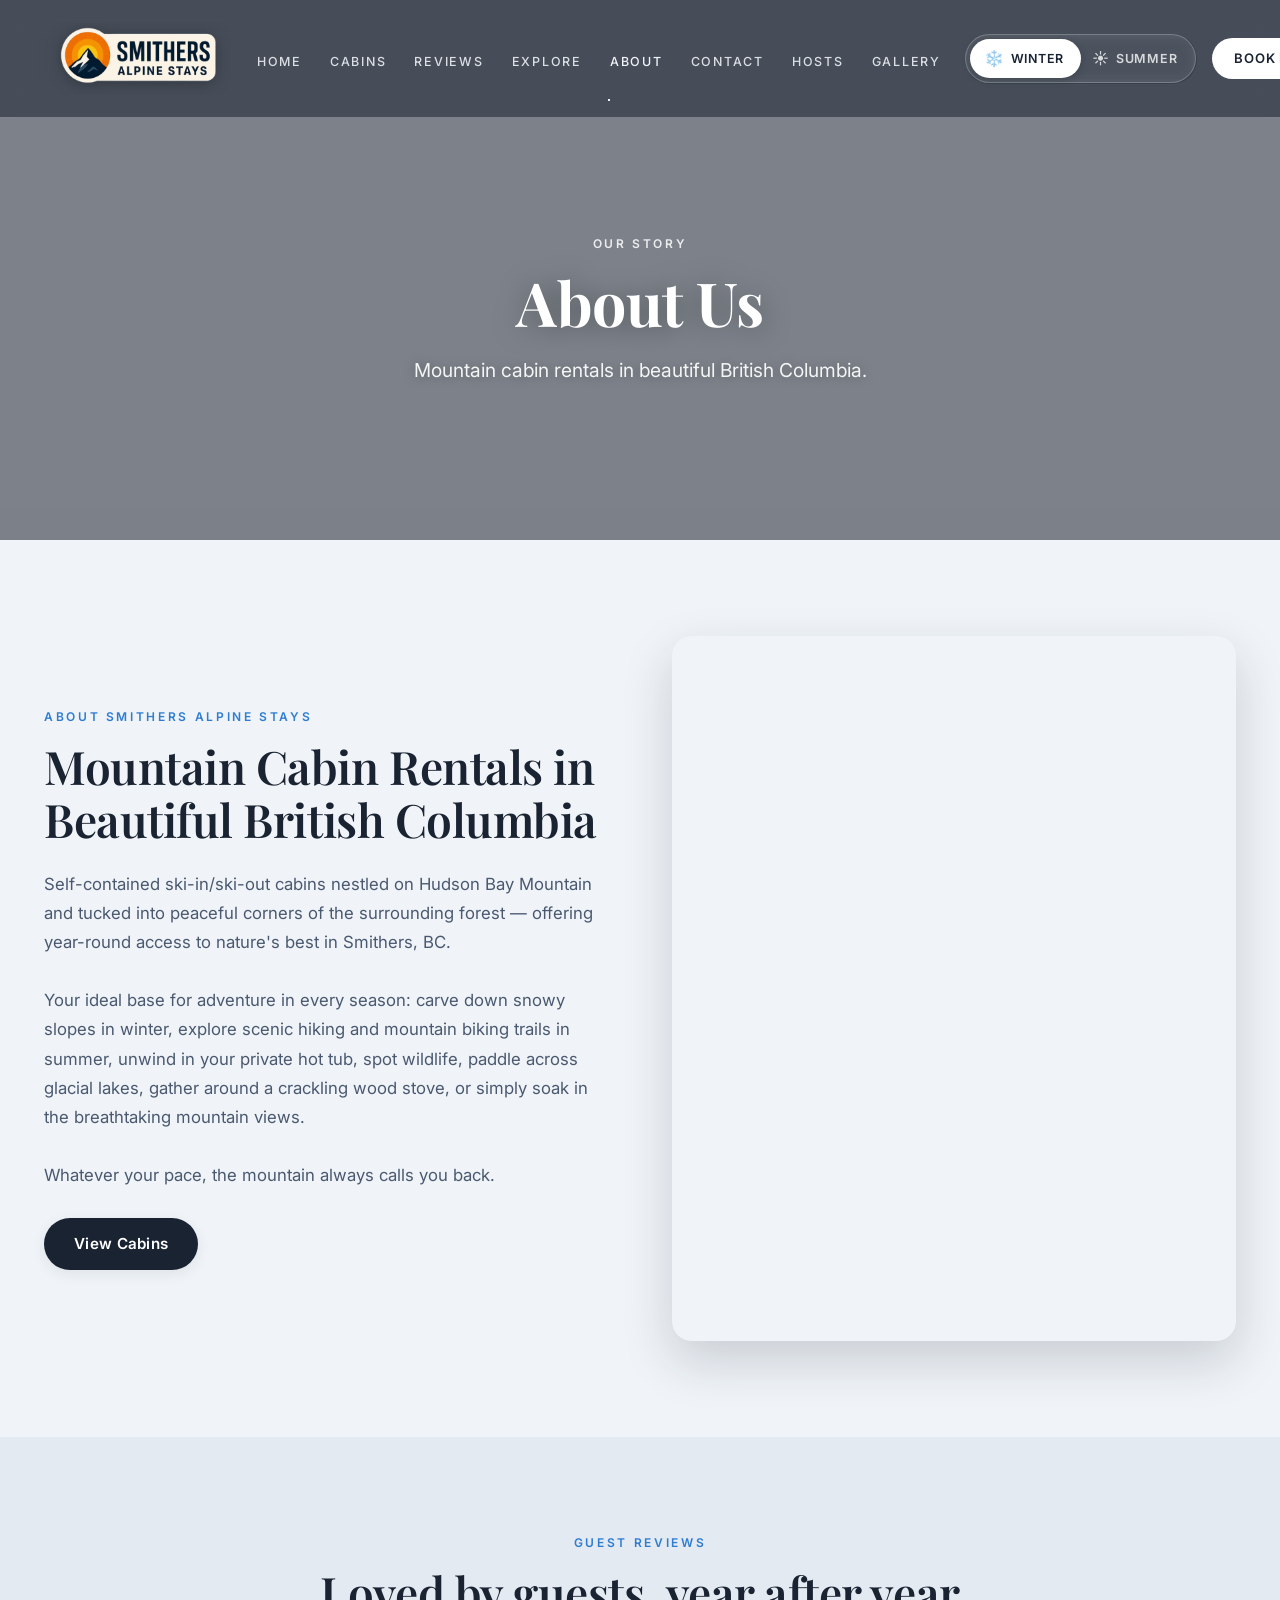
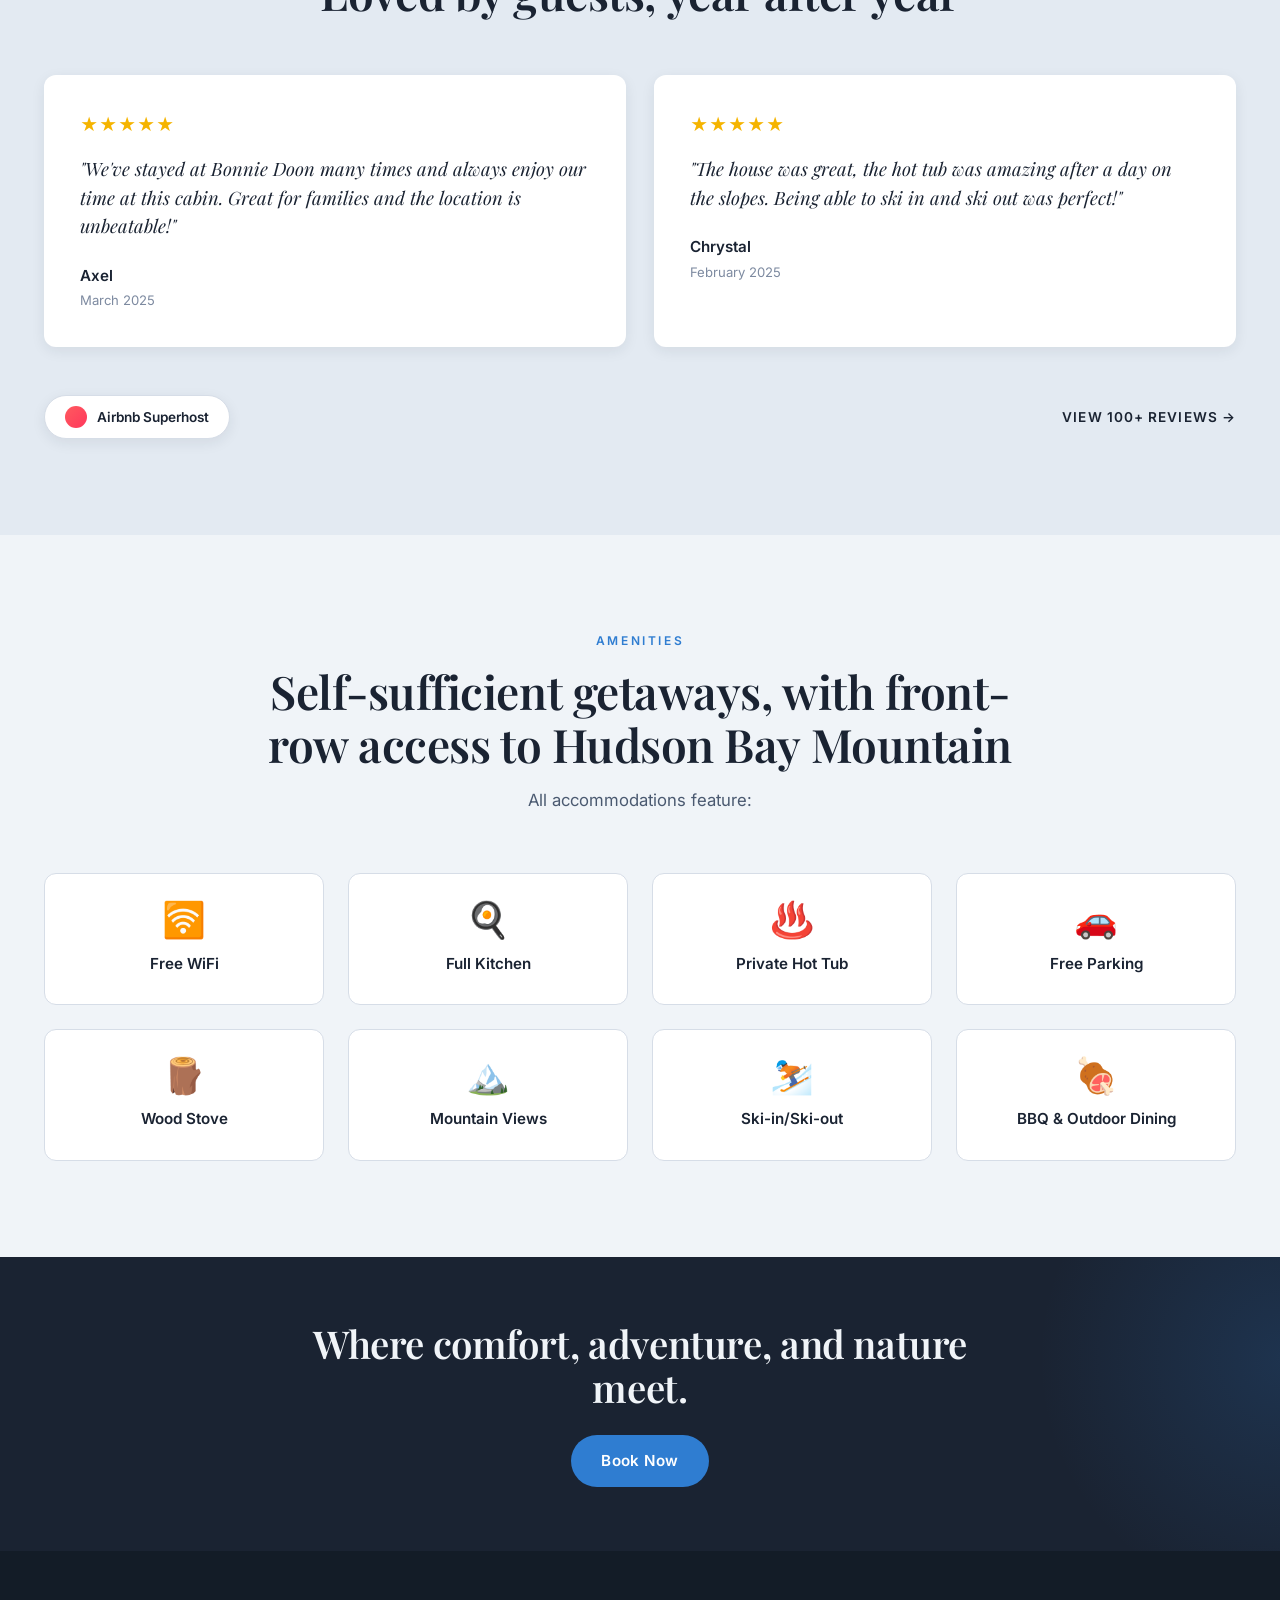
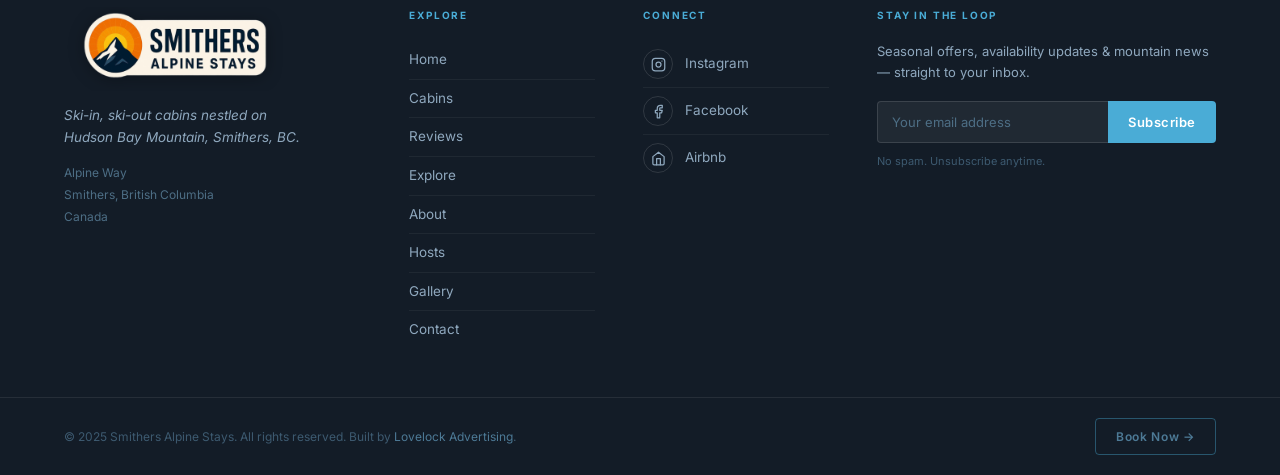
==== commit 0a0fe700: "Crop footer logo to remove PNG padding so it sits flush-left - Footer logo now uses the same overflo" ====
--- a/about.html
+++ b/about.html
@@ -132,8 +132,8 @@
     <div class="sas-footer-main">
 
       <div>
-        <a href="index.html">
-          <img class="sas-footer-logo" src="images/logo.png" alt="Smithers Alpine Stays" />
+        <a class="sas-footer-logo" href="index.html">
+          <img src="images/logo.png" alt="Smithers Alpine Stays" />
         </a>
         <p class="sas-footer-tagline">Ski-in, ski-out cabins nestled on<br>Hudson Bay Mountain, Smithers, BC.</p>
         <address class="sas-footer-address">
--- a/styles.css
+++ b/styles.css
@@ -1392,10 +1392,23 @@
   box-sizing: border-box;
 }
 .sas-footer-logo {
-  width: 180px;
-  height: auto;
+  position: relative;
   display: block;
-  margin-bottom: 16px;
+  width: 220px;
+  height: 84px;
+  overflow: hidden;
+  margin: 0 0 14px;
+}
+.sas-footer-logo img {
+  position: absolute;
+  height: 240%;
+  width: auto;
+  top: 50%;
+  left: 50%;
+  transform: translate(-50%, -50%);
+  filter: drop-shadow(0 2px 8px rgba(0,0,0,0.3));
+  pointer-events: none;
+  display: block;
 }
 .sas-footer-tagline {
   font-size: 13.5px;
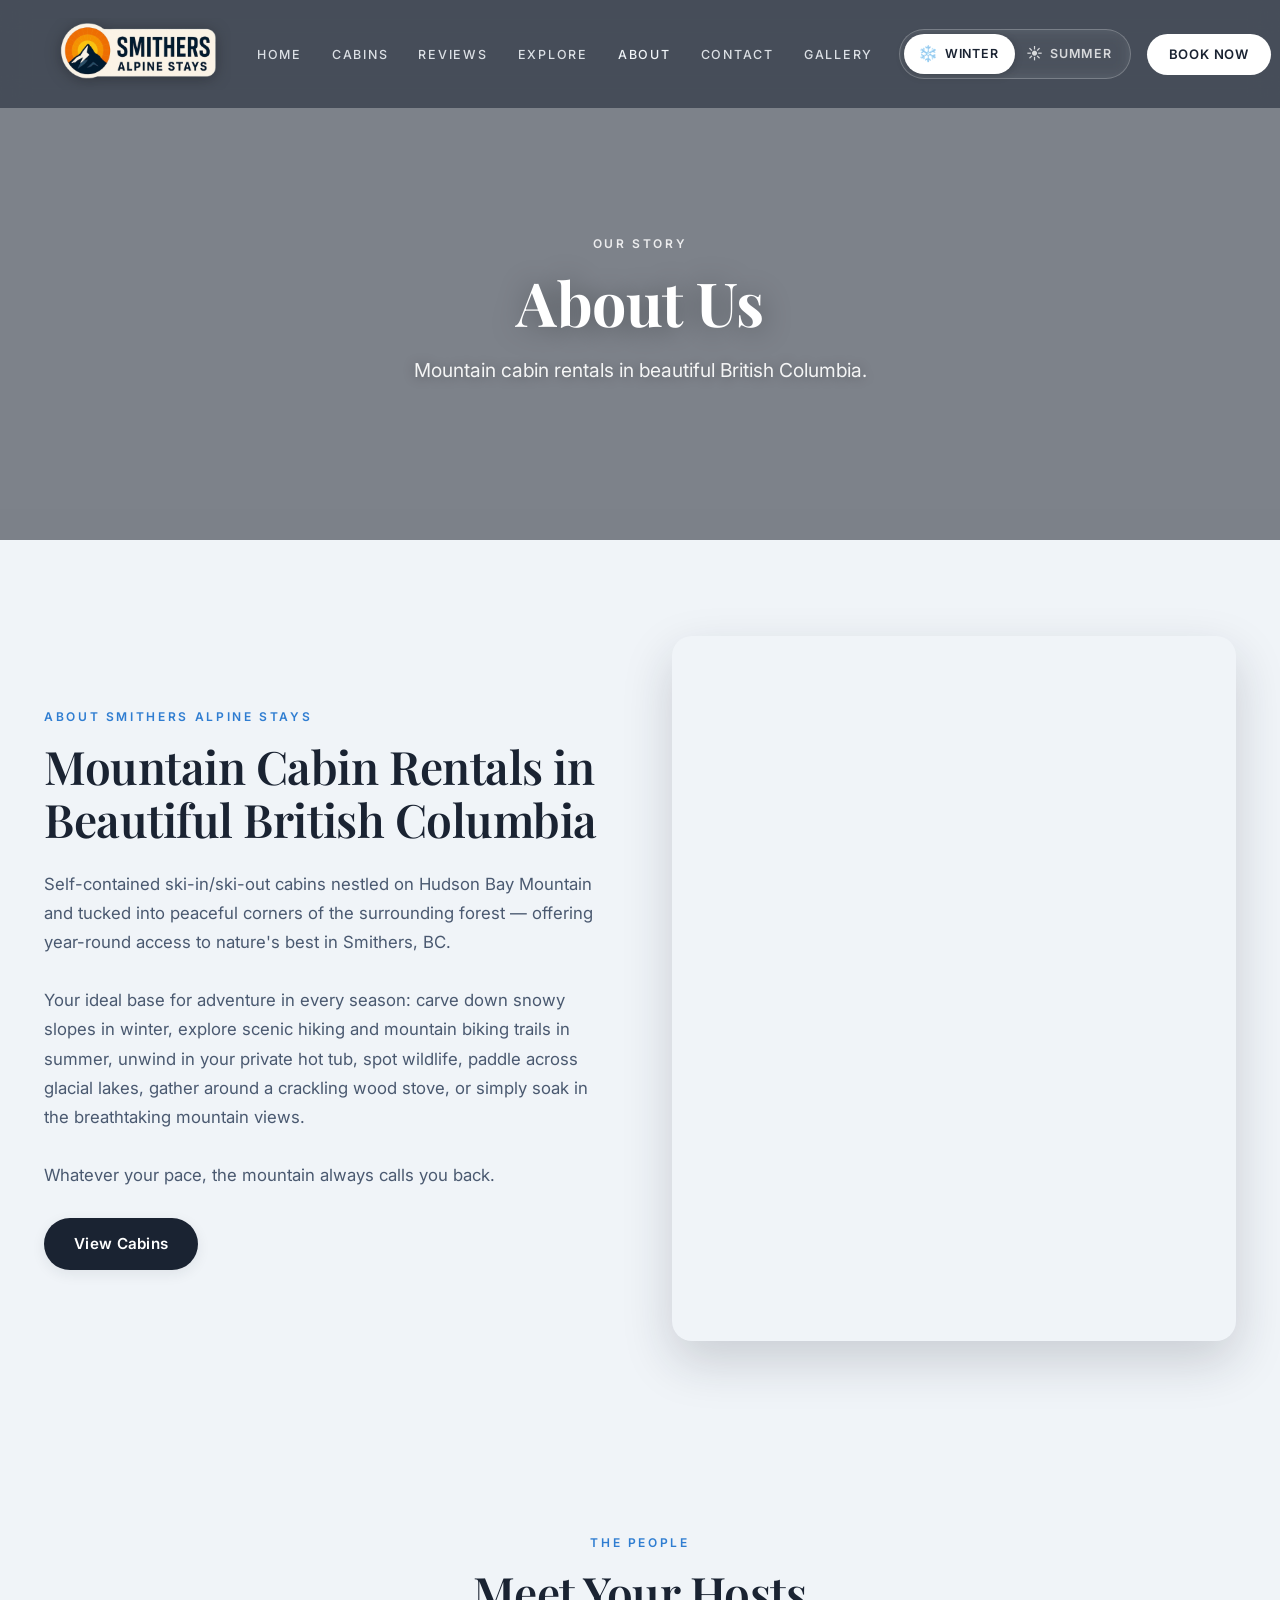
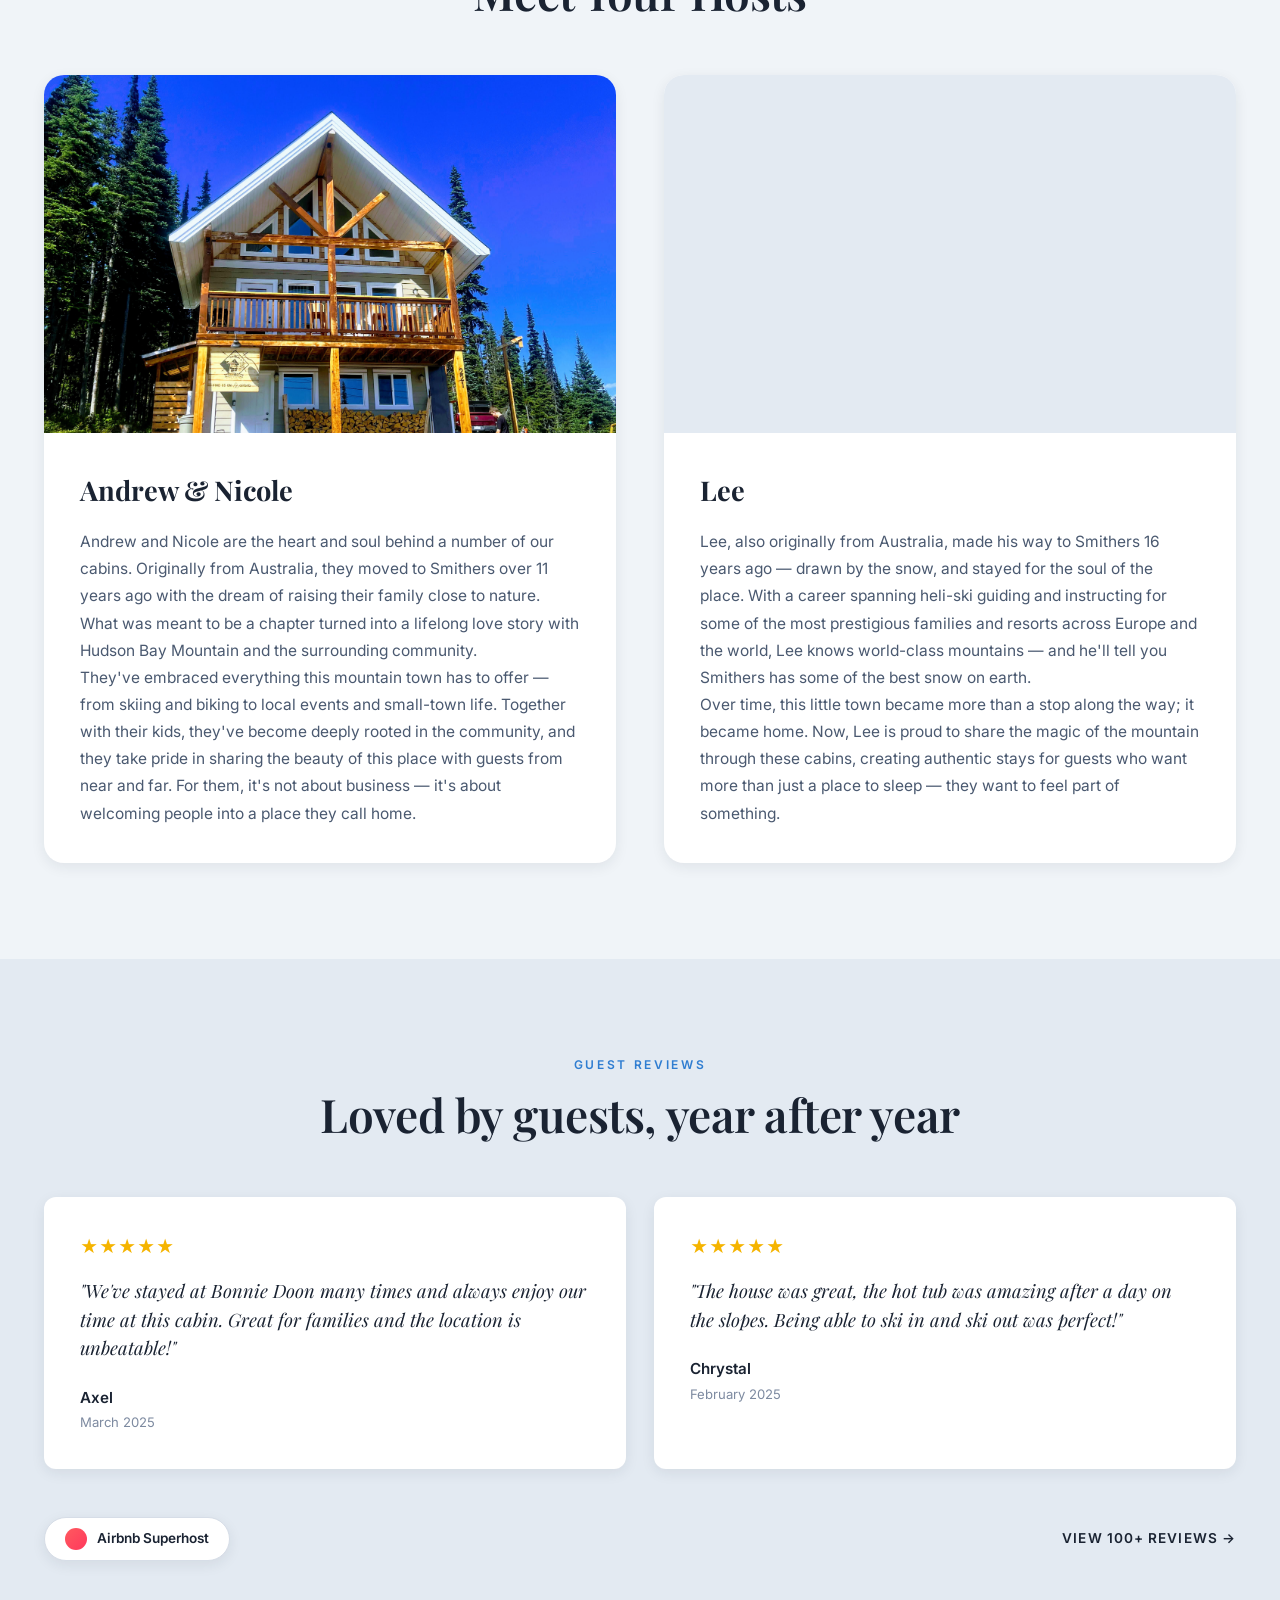
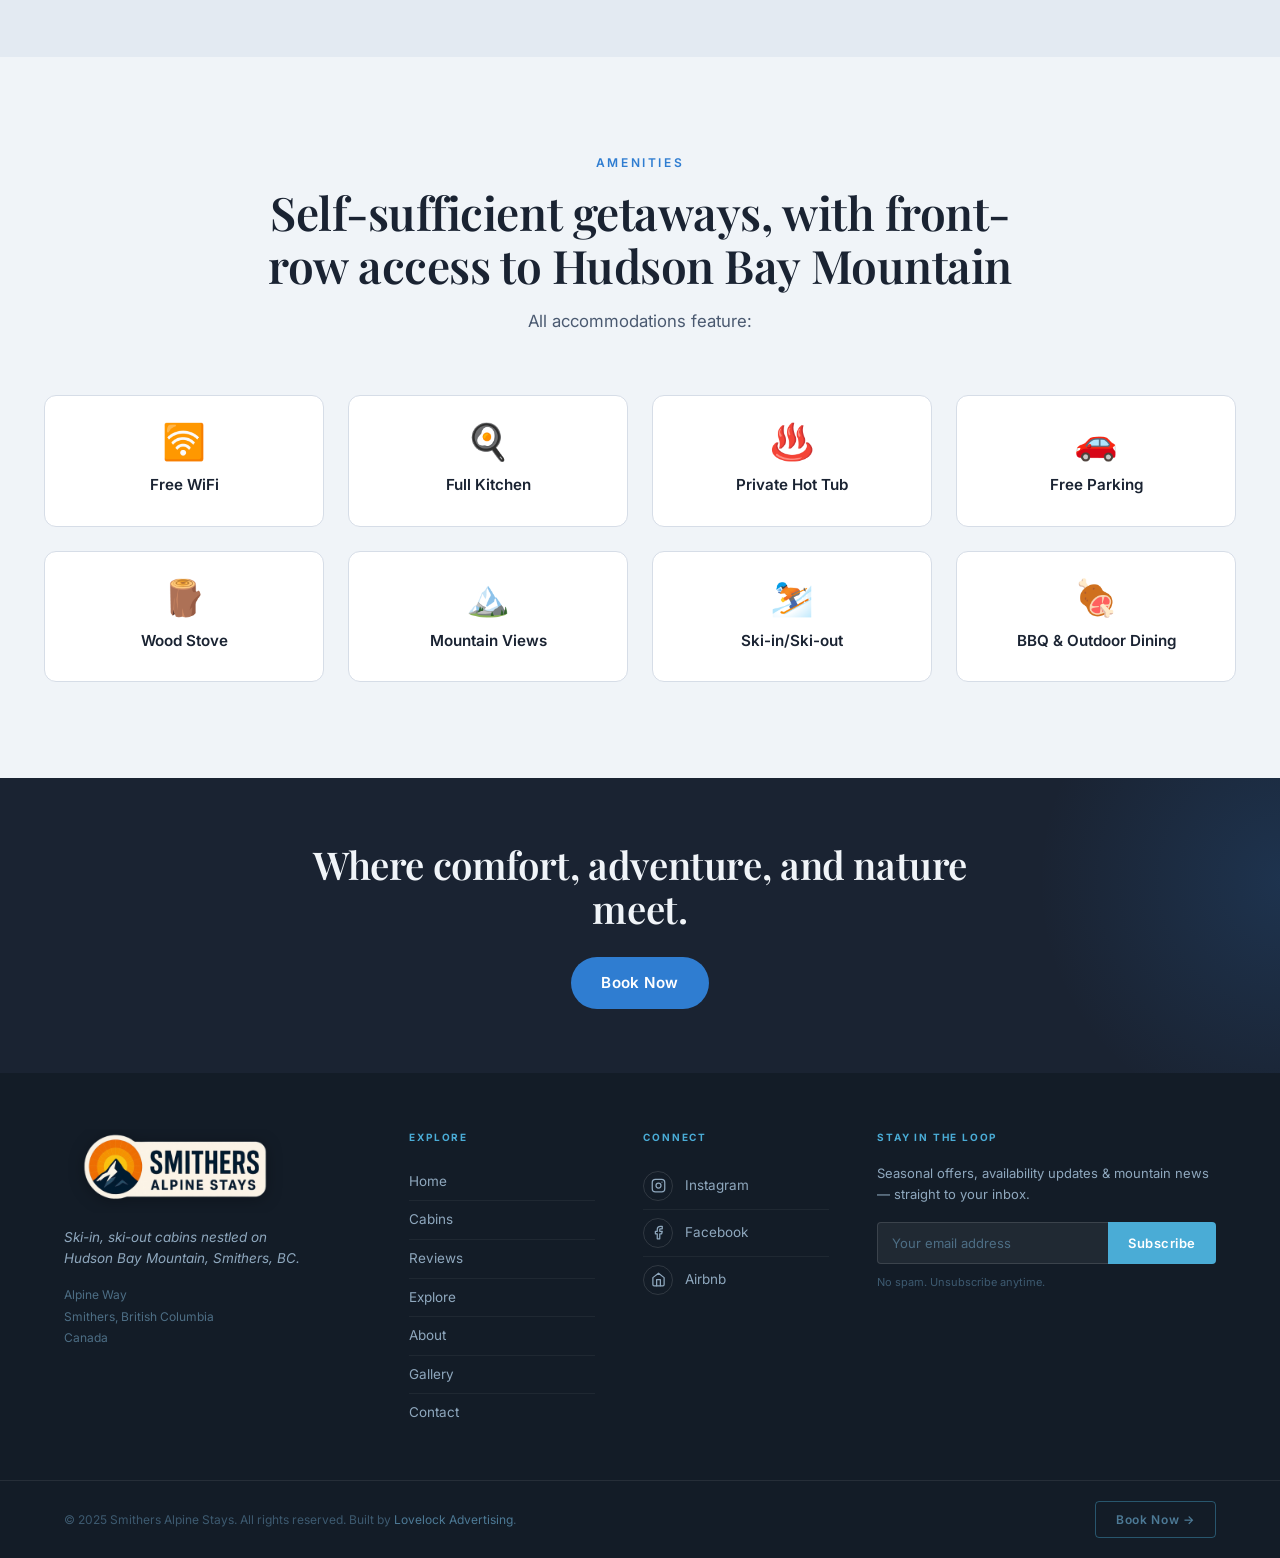
==== commit e97782cf: "Merge hosts page into About; remove standalone hosts page - Move the "Meet Your Hosts" two-card sect" ====
--- a/about.html
+++ b/about.html
@@ -11,6 +11,8 @@
 <link rel="stylesheet" href="styles.css">
 <style>
   .about-page-hero { background-image: url('images/landscapes/SMITHERS-01.jpg'); }
+  .host-card--andrew-nicole .host-card__media { background-image: url('images/bonnie-doon/bonnie-doon-summer.jpg'); }
+  .host-card--lee .host-card__media { background-image: url('images/landscapes/SMITHERS-16.jpg'); }
 </style>
 </head>
 <body data-season="winter">
@@ -28,7 +30,6 @@
           <li><a href="explore.html">Explore</a></li>
           <li><a href="about.html" class="active">About</a></li>
           <li><a href="contact.html">Contact</a></li>
-          <li><a href="hosts.html">Hosts</a></li>
           <li><a href="gallery.html">Gallery</a></li>
         </ul>
       </nav>
@@ -74,6 +75,36 @@
     </div>
   </section>
 
+  <section>
+    <div class="container">
+      <div class="section-head section-head--center reveal">
+        <div>
+          <span class="section-eyebrow">The People</span>
+          <h2>Meet Your Hosts</h2>
+        </div>
+      </div>
+      <div class="hosts-grid">
+        <article class="host-card host-card--andrew-nicole reveal">
+          <div class="host-card__media" role="img" aria-label="Andrew and Nicole's cabin"></div>
+          <div class="host-card__body">
+            <div class="host-card__name">Andrew &amp; Nicole</div>
+            <p>Andrew and Nicole are the heart and soul behind a number of our cabins. Originally from Australia, they moved to Smithers over 11 years ago with the dream of raising their family close to nature. What was meant to be a chapter turned into a lifelong love story with Hudson Bay Mountain and the surrounding community.</p>
+            <p>They've embraced everything this mountain town has to offer — from skiing and biking to local events and small-town life. Together with their kids, they've become deeply rooted in the community, and they take pride in sharing the beauty of this place with guests from near and far. For them, it's not about business — it's about welcoming people into a place they call home.</p>
+          </div>
+        </article>
+
+        <article class="host-card host-card--lee reveal">
+          <div class="host-card__media" role="img" aria-label="Lee's mountain home"></div>
+          <div class="host-card__body">
+            <div class="host-card__name">Lee</div>
+            <p>Lee, also originally from Australia, made his way to Smithers 16 years ago — drawn by the snow, and stayed for the soul of the place. With a career spanning heli-ski guiding and instructing for some of the most prestigious families and resorts across Europe and the world, Lee knows world-class mountains — and he'll tell you Smithers has some of the best snow on earth.</p>
+            <p>Over time, this little town became more than a stop along the way; it became home. Now, Lee is proud to share the magic of the mountain through these cabins, creating authentic stays for guests who want more than just a place to sleep — they want to feel part of something.</p>
+          </div>
+        </article>
+      </div>
+    </div>
+  </section>
+
   <section class="reviews">
     <div class="container">
       <div class="section-head section-head--center reveal">
@@ -151,7 +182,6 @@
           <li><a href="reviews.html">Reviews <span class="sas-arrow">&rsaquo;</span></a></li>
           <li><a href="explore.html">Explore <span class="sas-arrow">&rsaquo;</span></a></li>
           <li><a href="about.html">About <span class="sas-arrow">&rsaquo;</span></a></li>
-          <li><a href="hosts.html">Hosts <span class="sas-arrow">&rsaquo;</span></a></li>
           <li><a href="gallery.html">Gallery <span class="sas-arrow">&rsaquo;</span></a></li>
           <li><a href="contact.html">Contact <span class="sas-arrow">&rsaquo;</span></a></li>
         </ul>
@@ -163,10 +193,10 @@
           <li>
             <a href="#" target="_blank" rel="noopener">
               <span class="sas-connect-icon">
-                <svg width="15" height="15" viewBox="0 0 24 24" fill="none" stroke="#8fa8be" stroke-width="2" stroke-linecap="round" stroke-linejoin="round">
+                <svg width="15" height="15" viewBox="0 0 24 24" fill="none" stroke="currentColor" stroke-width="2" stroke-linecap="round" stroke-linejoin="round">
                   <rect x="2" y="2" width="20" height="20" rx="5"/>
                   <circle cx="12" cy="12" r="4"/>
-                  <circle cx="17.5" cy="6.5" r="1" fill="#8fa8be" stroke="none"/>
+                  <circle cx="17.5" cy="6.5" r="1" fill="currentColor" stroke="none"/>
                 </svg>
               </span>
               Instagram
@@ -175,7 +205,7 @@
           <li>
             <a href="#" target="_blank" rel="noopener">
               <span class="sas-connect-icon">
-                <svg width="15" height="15" viewBox="0 0 24 24" fill="none" stroke="#8fa8be" stroke-width="2" stroke-linecap="round" stroke-linejoin="round">
+                <svg width="15" height="15" viewBox="0 0 24 24" fill="none" stroke="currentColor" stroke-width="2" stroke-linecap="round" stroke-linejoin="round">
                   <path d="M18 2h-3a5 5 0 0 0-5 5v3H7v4h3v8h4v-8h3l1-4h-4V7a1 1 0 0 1 1-1h3z"/>
                 </svg>
               </span>
@@ -185,7 +215,7 @@
           <li>
             <a href="#" target="_blank" rel="noopener">
               <span class="sas-connect-icon">
-                <svg width="15" height="15" viewBox="0 0 24 24" fill="none" stroke="#8fa8be" stroke-width="2" stroke-linecap="round" stroke-linejoin="round">
+                <svg width="15" height="15" viewBox="0 0 24 24" fill="none" stroke="currentColor" stroke-width="2" stroke-linecap="round" stroke-linejoin="round">
                   <path d="M3 9l9-7 9 7v11a2 2 0 0 1-2 2H5a2 2 0 0 1-2-2z"/>
                   <polyline points="9 22 9 12 15 12 15 22"/>
                 </svg>
--- a/styles.css
+++ b/styles.css
@@ -195,13 +195,9 @@
 .nav-inner > nav {
   justify-self: center;
   align-self: center;
-  margin-top: 30px;
-  transition: margin-top var(--t-fast);
-}
-.nav.scrolled .nav-inner > nav { margin-top: 0; }
+}
 .nav-inner > .nav-actions { justify-self: end; align-self: center; }
 @media (max-width: 1024px) {
-  .nav-inner > nav { margin-top: 0; }
   .nav-inner { grid-template-columns: 1fr auto; }
   .nav-inner > nav { display: contents; }
 }
@@ -242,25 +238,12 @@
   font-weight: 500;
   letter-spacing: 0.14em;
   text-transform: uppercase;
-  position: relative;
   padding: 6px 2px;
   transition: opacity var(--t-fast);
   opacity: 0.88;
 }
 .nav-links a:hover { opacity: 1; }
 .nav-links a.active { opacity: 1; }
-.nav-links a::after {
-  content: '';
-  position: absolute;
-  left: 0; right: 0; bottom: 0;
-  height: 1.5px;
-  background: currentColor;
-  transform: scaleX(0);
-  transform-origin: center;
-  transition: transform var(--t-fast);
-}
-.nav-links a:hover::after,
-.nav-links a.active::after { transform: scaleX(1); }
 
 .nav-actions { display: flex; align-items: center; gap: 16px; }
 
@@ -469,6 +452,15 @@
   transition: background-color var(--t-base);
 }
 [data-season="summer"] .page-hero::before { background: rgba(40, 25, 5, 0.5); }
+[data-season="summer"] .about-page-hero,
+[data-season="summer"] .cabins-page-hero,
+[data-season="summer"] .contact-page-hero,
+[data-season="summer"] .explore-page-hero,
+[data-season="summer"] .gallery-page-hero,
+[data-season="summer"] .hosts-page-hero,
+[data-season="summer"] .reviews-page-hero {
+  background-image: url('images/landscapes/smithers-summer.jpg');
+}
 .page-hero-content {
   position: relative;
   z-index: 2;
@@ -552,11 +544,6 @@
 .cabin-card--bonnie .cabin-card__photo { background-image: var(--cabin-bonnie); }
 .cabin-card--double-black .cabin-card__photo { background-image: var(--cabin-double-black); }
 .cabin-card--sunrise .cabin-card__photo { background-image: var(--cabin-sunrise); }
-
-/* Subpage variants — fixed images, no season swap */
-.cabin-card--fixed.cabin-card--bonnie .cabin-card__photo { background-image: url('images/bonnie-doon/IMG_6248.JPG'); }
-.cabin-card--fixed.cabin-card--double-black .cabin-card__photo { background-image: url('images/double-black/DB-Winter.avif'); }
-.cabin-card--fixed.cabin-card--sunrise .cabin-card__photo { background-image: url('images/sunrise-chalet/Sunrise-Winter.jpg'); }
 
 .cabin-card__badge {
   position: absolute;
@@ -959,26 +946,27 @@
    GALLERY GRID (Masonry)
    ================================ */
 .gallery-grid {
-  column-count: 3;
-  column-gap: 18px;
-}
-@media (max-width: 900px) { .gallery-grid { column-count: 2; } }
-@media (max-width: 540px) { .gallery-grid { column-count: 1; } }
+  display: grid;
+  grid-template-columns: repeat(3, 1fr);
+  gap: 18px;
+}
+@media (max-width: 900px) { .gallery-grid { grid-template-columns: repeat(2, 1fr); } }
+@media (max-width: 540px) { .gallery-grid { grid-template-columns: 1fr; } }
 .gallery-item {
   display: block;
-  margin: 0 0 18px;
   border-radius: var(--radius-md);
   overflow: hidden;
   box-shadow: var(--shadow-sm);
-  break-inside: avoid;
   transition: transform var(--t-fast), box-shadow var(--t-fast);
   cursor: pointer;
+  aspect-ratio: 1 / 1;
 }
 .gallery-item:hover { transform: translateY(-4px); box-shadow: var(--shadow-md); }
 .gallery-item img {
   width: 100%;
-  height: auto;
+  height: 100%;
   display: block;
+  object-fit: cover;
   transition: transform 0.7s ease;
 }
 .gallery-item:hover img { transform: scale(1.04); }
@@ -1377,19 +1365,56 @@
    FOOTER (sas-footer)
    ================================ */
 footer.sas-footer {
-  background: #131c27;
-  color: #c8d4e0;
+  --sf-bg: #131c27;
+  --sf-accent: #4aacd6;
+  --sf-accent-hover: #5bbde7;
+  --sf-text: #c8d4e0;
+  --sf-text-muted: #8fa8be;
+  --sf-text-dim: #4d6e85;
+  --sf-text-link-bar: #4d7a96;
+  --sf-text-dimmest: #3d5a70;
+  --sf-border: rgba(255,255,255,0.08);
+  --sf-border-soft: rgba(255,255,255,0.05);
+  --sf-border-icon: rgba(255,255,255,0.12);
+  --sf-input-bg: rgba(255,255,255,0.06);
+  --sf-input-bg-focus: rgba(255,255,255,0.09);
+  --sf-accent-tint: rgba(74,172,214,0.1);
+  --sf-accent-tint-border: rgba(74,172,214,0.4);
+  --sf-accent-tint-focus: rgba(74,172,214,0.5);
+
+  background: var(--sf-bg);
+  color: var(--sf-text);
   font-family: inherit;
+  transition: background-color var(--t-base), color var(--t-base);
+}
+[data-season="summer"] footer.sas-footer {
+  --sf-bg: #2a1810;
+  --sf-accent: #e8761d;
+  --sf-accent-hover: #f4a160;
+  --sf-text: #f0e6d2;
+  --sf-text-muted: #b39e7e;
+  --sf-text-dim: #8a7c63;
+  --sf-text-link-bar: #a89880;
+  --sf-text-dimmest: #6e5d44;
+  --sf-border: rgba(255,234,200,0.10);
+  --sf-border-soft: rgba(255,234,200,0.06);
+  --sf-border-icon: rgba(255,234,200,0.14);
+  --sf-input-bg: rgba(255,234,200,0.07);
+  --sf-input-bg-focus: rgba(255,234,200,0.10);
+  --sf-accent-tint: rgba(232,118,29,0.12);
+  --sf-accent-tint-border: rgba(232,118,29,0.4);
+  --sf-accent-tint-focus: rgba(232,118,29,0.5);
 }
 .sas-footer-main {
   display: grid;
   grid-template-columns: 1.6fr 1fr 1fr 1.4fr;
   gap: 48px;
   padding: 56px 64px 48px;
-  border-bottom: 1px solid rgba(255,255,255,0.08);
+  border-bottom: 1px solid var(--sf-border);
   max-width: 1280px;
   margin: 0 auto;
   box-sizing: border-box;
+  transition: border-color var(--t-base);
 }
 .sas-footer-logo {
   position: relative;
@@ -1413,23 +1438,26 @@
 .sas-footer-tagline {
   font-size: 13.5px;
   font-style: italic;
-  color: #8fa8be;
+  color: var(--sf-text-muted);
   line-height: 1.6;
   margin: 0 0 14px;
+  transition: color var(--t-base);
 }
 .sas-footer-address {
   font-size: 12px;
-  color: #4d6e85;
+  color: var(--sf-text-dim);
   line-height: 1.8;
   font-style: normal;
+  transition: color var(--t-base);
 }
 .sas-footer-col-heading {
   font-size: 10px;
   font-weight: 700;
   letter-spacing: 0.18em;
   text-transform: uppercase;
-  color: #4aacd6;
+  color: var(--sf-accent);
   margin: 0 0 18px;
+  transition: color var(--t-base);
 }
 .sas-footer-nav {
   list-style: none;
@@ -1437,7 +1465,8 @@
   padding: 0;
 }
 .sas-footer-nav li {
-  border-bottom: 1px solid rgba(255,255,255,0.05);
+  border-bottom: 1px solid var(--sf-border-soft);
+  transition: border-color var(--t-base);
 }
 .sas-footer-nav li:last-child { border-bottom: none; }
 .sas-footer-nav a {
@@ -1445,16 +1474,16 @@
   align-items: center;
   justify-content: space-between;
   font-size: 13.5px;
-  color: #8fa8be;
+  color: var(--sf-text-muted);
   text-decoration: none;
   padding: 8px 0;
   transition: color 0.2s, padding-left 0.2s;
 }
 .sas-footer-nav .sas-arrow {
   font-size: 11px;
-  color: #4aacd6;
+  color: var(--sf-accent);
   opacity: 0;
-  transition: opacity 0.2s;
+  transition: opacity 0.2s, color var(--t-base);
 }
 .sas-footer-nav a:hover { color: #fff; padding-left: 4px; }
 .sas-footer-nav a:hover .sas-arrow { opacity: 1; }
@@ -1464,7 +1493,8 @@
   padding: 0;
 }
 .sas-footer-connect li {
-  border-bottom: 1px solid rgba(255,255,255,0.05);
+  border-bottom: 1px solid var(--sf-border-soft);
+  transition: border-color var(--t-base);
 }
 .sas-footer-connect li:last-child { border-bottom: none; }
 .sas-footer-connect a {
@@ -1472,7 +1502,7 @@
   align-items: center;
   gap: 12px;
   font-size: 13.5px;
-  color: #8fa8be;
+  color: var(--sf-text-muted);
   text-decoration: none;
   padding: 8px 0;
   transition: color 0.2s;
@@ -1482,44 +1512,47 @@
   width: 30px;
   height: 30px;
   border-radius: 50%;
-  border: 1px solid rgba(255,255,255,0.12);
+  border: 1px solid var(--sf-border-icon);
   display: flex;
   align-items: center;
   justify-content: center;
   flex-shrink: 0;
   transition: border-color 0.2s, background 0.2s;
 }
+.sas-connect-icon svg { stroke: currentColor; fill: none; }
 .sas-footer-connect a:hover .sas-connect-icon {
-  border-color: #4aacd6;
-  background: rgba(74,172,214,0.1);
+  border-color: var(--sf-accent);
+  background: var(--sf-accent-tint);
 }
 .sas-subscribe-copy {
   font-size: 13px;
-  color: #8fa8be;
+  color: var(--sf-text-muted);
   line-height: 1.6;
   margin: 0 0 18px;
+  transition: color var(--t-base);
 }
 .sas-subscribe-row { display: flex; }
 .sas-subscribe-input {
   flex: 1;
-  background: rgba(255,255,255,0.06);
-  border: 1px solid rgba(255,255,255,0.12);
+  background: var(--sf-input-bg);
+  border: 1px solid var(--sf-border-icon);
   border-right: none;
   border-radius: 4px 0 0 4px;
   padding: 0 14px;
   height: 42px;
   font-size: 13px;
-  color: #c8d4e0;
+  color: var(--sf-text);
   outline: none;
   font-family: inherit;
-}
-.sas-subscribe-input::placeholder { color: #4d6e85; }
+  transition: border-color 0.2s, background 0.2s, color var(--t-base);
+}
+.sas-subscribe-input::placeholder { color: var(--sf-text-dim); }
 .sas-subscribe-input:focus {
-  border-color: rgba(74,172,214,0.5);
-  background: rgba(255,255,255,0.09);
+  border-color: var(--sf-accent-tint-focus);
+  background: var(--sf-input-bg-focus);
 }
 .sas-subscribe-btn {
-  background: #4aacd6;
+  background: var(--sf-accent);
   color: #fff;
   border: none;
   border-radius: 0 4px 4px 0;
@@ -1533,11 +1566,12 @@
   transition: background 0.2s;
   white-space: nowrap;
 }
-.sas-subscribe-btn:hover { background: #5bbde7; }
+.sas-subscribe-btn:hover { background: var(--sf-accent-hover); }
 .sas-subscribe-note {
   font-size: 11px;
-  color: #3d5a70;
+  color: var(--sf-text-dimmest);
   margin-top: 10px;
+  transition: color var(--t-base);
 }
 .sas-footer-bar {
   display: flex;
@@ -1550,15 +1584,16 @@
 }
 .sas-footer-bar p {
   font-size: 12px;
-  color: #3d5a70;
+  color: var(--sf-text-dimmest);
   margin: 0;
-}
-.sas-footer-bar a { color: #4d7a96; text-decoration: none; }
-.sas-footer-bar a:hover { color: #c8d4e0; }
+  transition: color var(--t-base);
+}
+.sas-footer-bar a { color: var(--sf-text-link-bar); text-decoration: none; transition: color 0.2s; }
+.sas-footer-bar a:hover { color: var(--sf-text); }
 .sas-footer-book-btn {
   background: transparent;
-  border: 1px solid rgba(74,172,214,0.4);
-  color: #4aacd6;
+  border: 1px solid var(--sf-accent-tint-border);
+  color: var(--sf-accent);
   border-radius: 4px;
   padding: 8px 20px;
   font-size: 12px;
@@ -1566,12 +1601,12 @@
   letter-spacing: 0.06em;
   cursor: pointer;
   text-decoration: none;
-  transition: background 0.2s, border-color 0.2s;
+  transition: background 0.2s, border-color 0.2s, color var(--t-base);
   font-family: inherit;
 }
 .sas-footer-book-btn:hover {
-  background: rgba(74,172,214,0.1);
-  border-color: #4aacd6;
+  background: var(--sf-accent-tint);
+  border-color: var(--sf-accent);
 }
 @media (max-width: 900px) {
   .sas-footer-main {
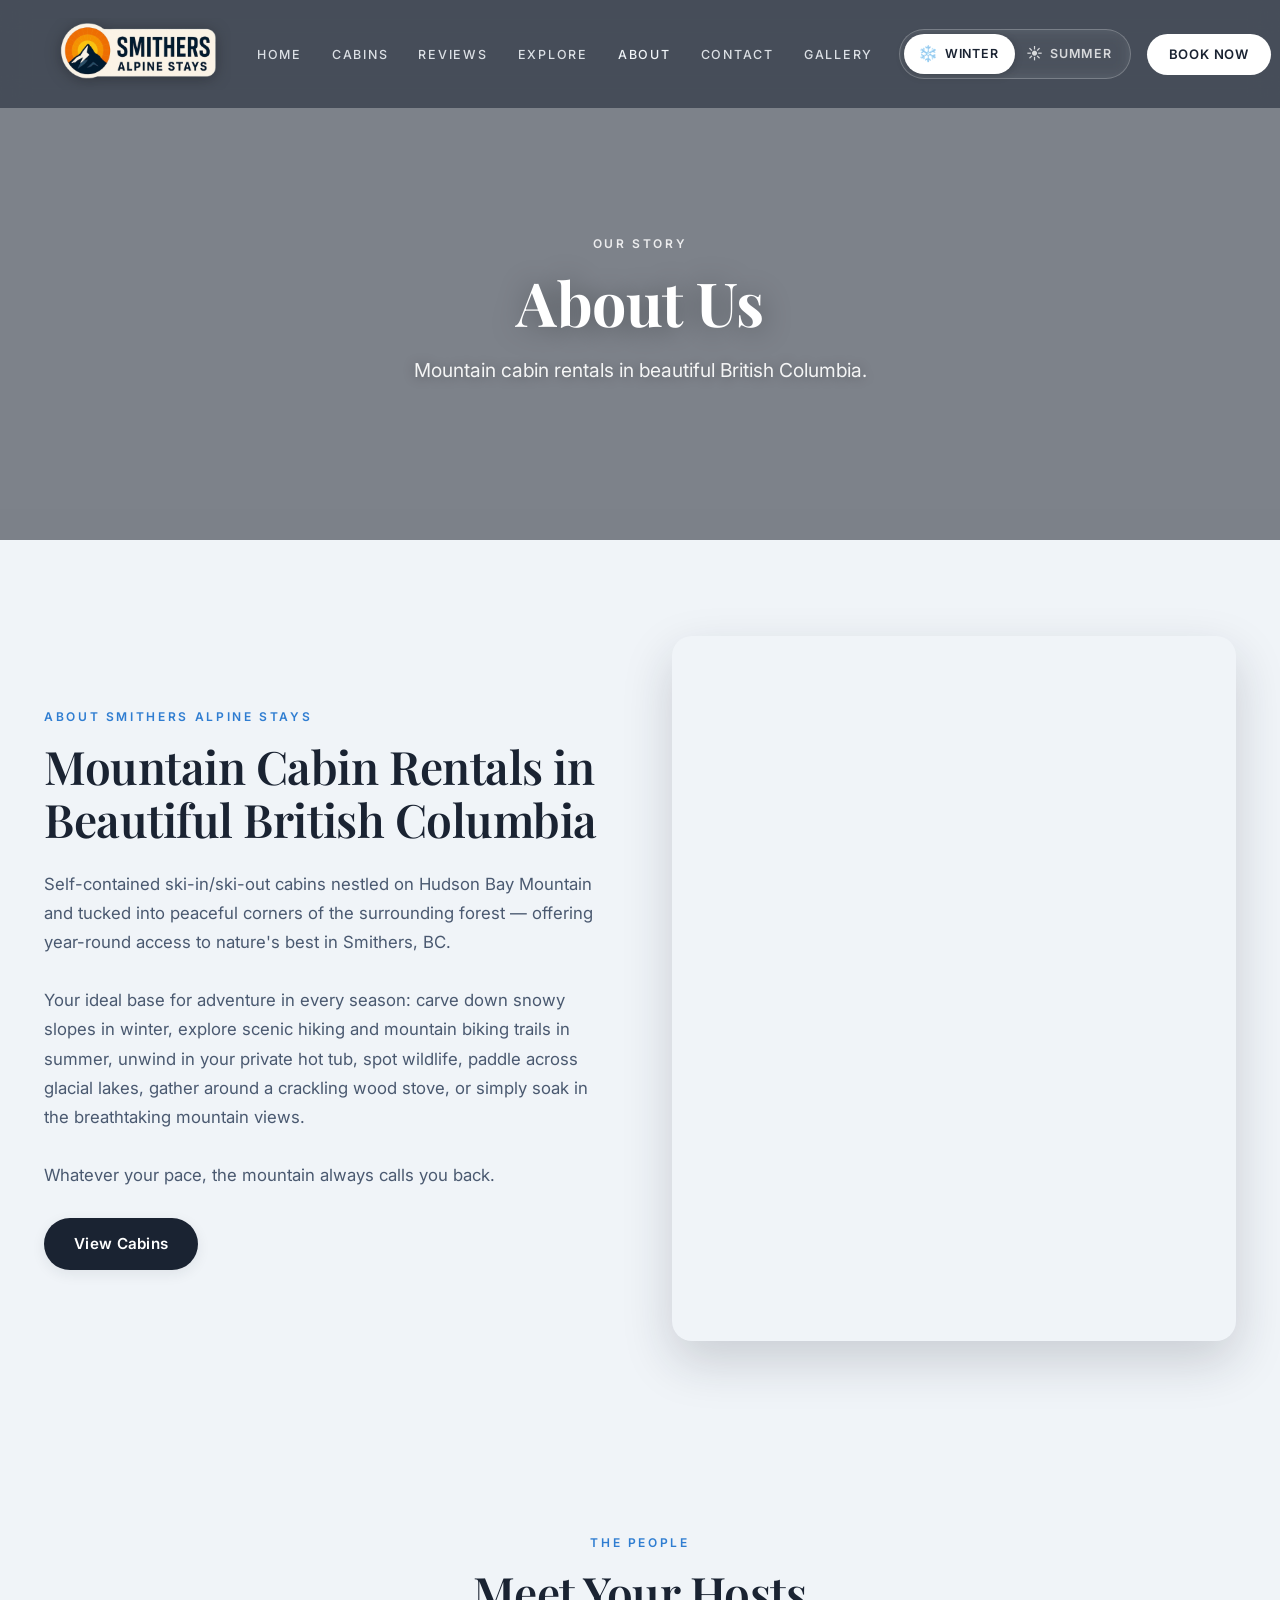
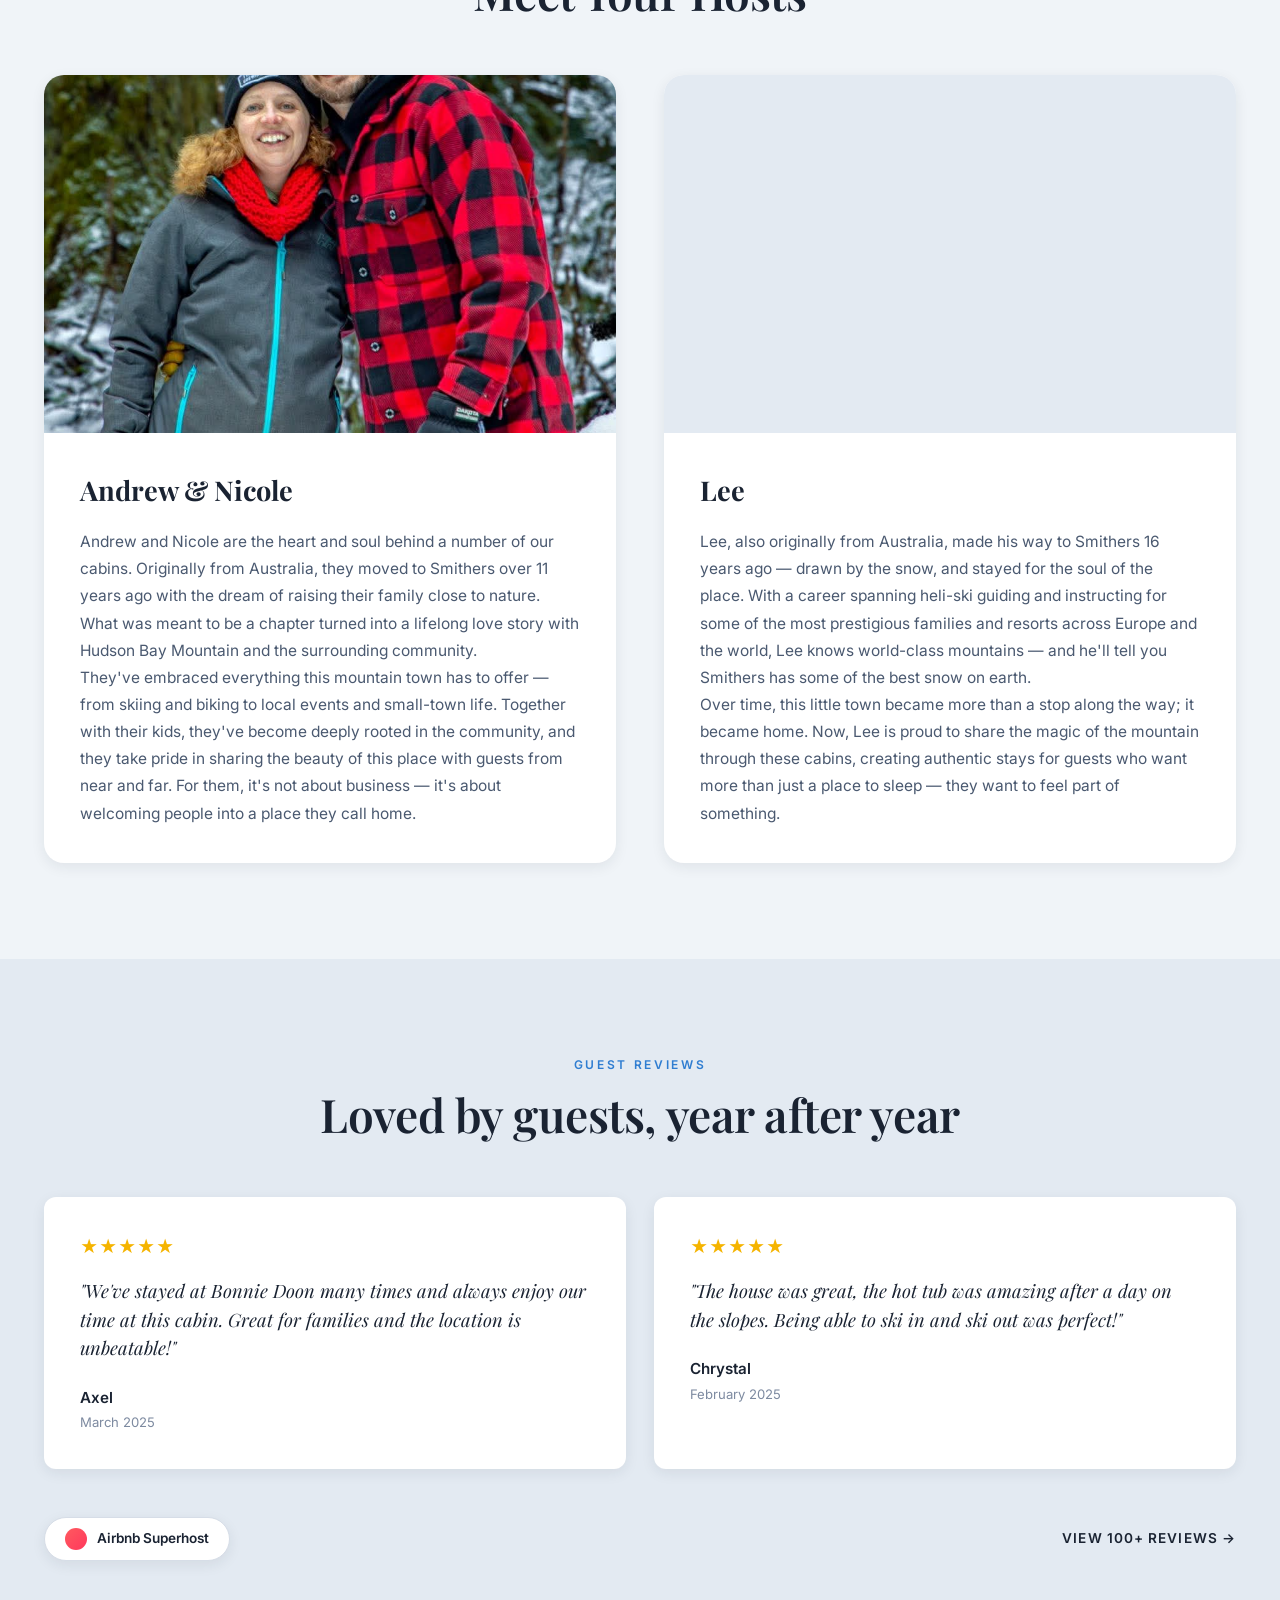
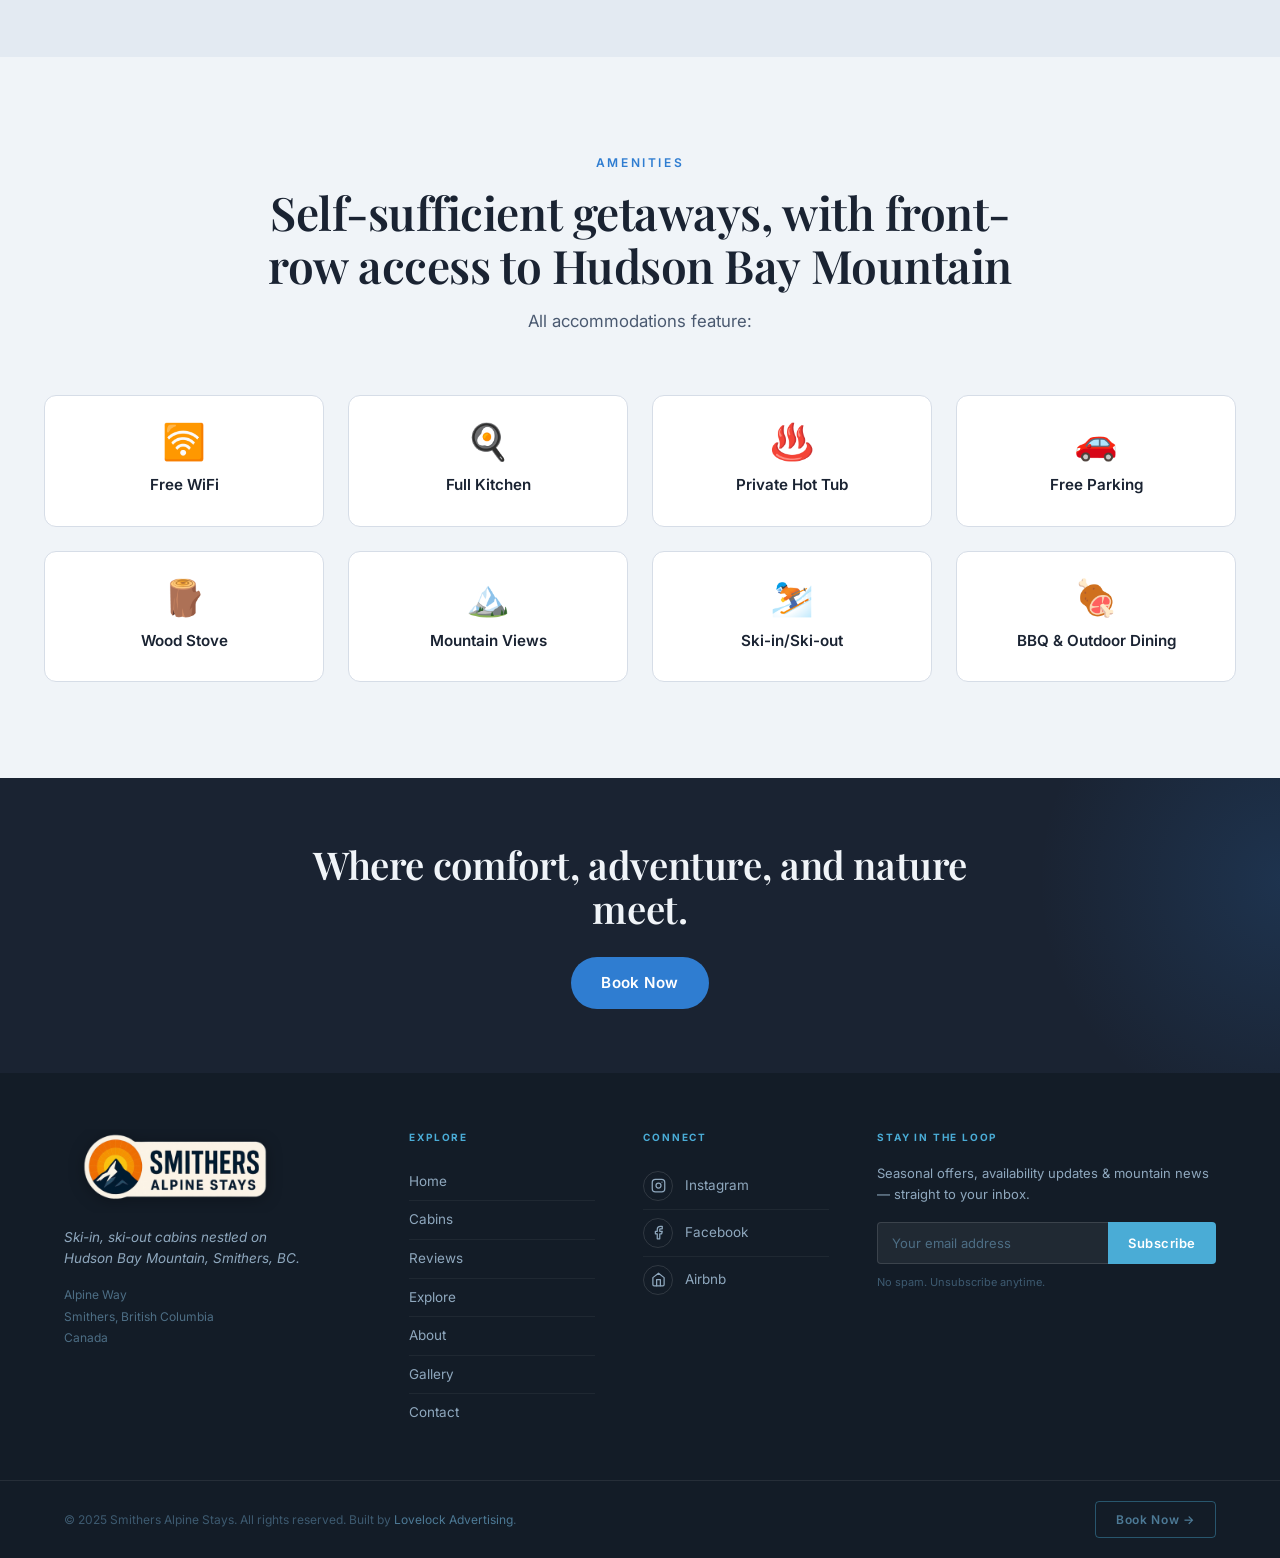
==== commit c1208d21: "Use a portrait of Andrew & Nicole on the about hosts card Replace the bonnie-doon-summer placeholder" ====
--- a/about.html
+++ b/about.html
@@ -11,7 +11,7 @@
 <link rel="stylesheet" href="styles.css">
 <style>
   .about-page-hero { background-image: url('images/landscapes/SMITHERS-01.jpg'); }
-  .host-card--andrew-nicole .host-card__media { background-image: url('images/bonnie-doon/bonnie-doon-summer.jpg'); }
+  .host-card--andrew-nicole .host-card__media { background-image: url('images/hosts/andrew-nicole.jpg'); }
   .host-card--lee .host-card__media { background-image: url('images/landscapes/SMITHERS-16.jpg'); }
 </style>
 </head>
@@ -85,7 +85,7 @@
       </div>
       <div class="hosts-grid">
         <article class="host-card host-card--andrew-nicole reveal">
-          <div class="host-card__media" role="img" aria-label="Andrew and Nicole's cabin"></div>
+          <div class="host-card__media" role="img" aria-label="Portrait of Andrew and Nicole"></div>
           <div class="host-card__body">
             <div class="host-card__name">Andrew &amp; Nicole</div>
             <p>Andrew and Nicole are the heart and soul behind a number of our cabins. Originally from Australia, they moved to Smithers over 11 years ago with the dream of raising their family close to nature. What was meant to be a chapter turned into a lifelong love story with Hudson Bay Mountain and the surrounding community.</p>
--- a/styles.css
+++ b/styles.css
@@ -78,7 +78,7 @@
   --shadow-md:       0 10px 30px rgba(45, 80, 22, 0.14);
   --shadow-lg:       0 20px 50px rgba(45, 80, 22, 0.20);
 
-  --hero-image: url('images/hero-summer.jpg');
+  --hero-image: url('images/landscapes/smithers-summer.jpg');
   --explore-image: url('images/hero-summer_edited.jpg');
   --about-image: url('images/bonnie-doon/bonnie-doon-summer.jpg');
   --cabin-bonnie: url('images/bonnie-doon/bonnie-doon-summer.jpg');
@@ -595,6 +595,19 @@
 }
 @media (max-width: 768px) { .reviews-grid { grid-template-columns: 1fr; } }
 
+.review-card.is-hidden { display: none; }
+
+.reviews-load-more {
+  display: flex;
+  justify-content: center;
+  margin-top: 8px;
+}
+.reviews-load-more__count {
+  margin-left: 6px;
+  opacity: 0.75;
+  font-weight: 500;
+}
+
 .review-card {
   background: var(--color-surface);
   border-radius: var(--radius-md);
@@ -860,87 +873,148 @@
 .host-card__body p { font-size: 0.97rem; line-height: 1.75; }
 
 /* ================================
-   CONTACT FORM
-   ================================ */
-.contact-grid {
+   CONTACT
+   ================================ */
+.contact-cards {
+  --cc-accent: #4aacd6;
+  --cc-accent-hover: #5bbde7;
+  --cc-tick-text: #ffffff;
   display: grid;
-  grid-template-columns: 1fr 1.3fr;
-  gap: 72px;
-  align-items: start;
-}
-@media (max-width: 900px) { .contact-grid { grid-template-columns: 1fr; gap: 40px; } }
-.contact-info h2 { margin-bottom: 20px; }
-.contact-info p { font-size: 1.05rem; margin-bottom: 28px; }
-.contact-info ul { display: flex; flex-direction: column; gap: 18px; }
-.contact-info li {
+  grid-template-columns: 3fr 2fr;
+  gap: 32px;
+  align-items: stretch;
+}
+[data-season="summer"] .contact-cards {
+  --cc-accent: #e8761d;
+  --cc-accent-hover: #f4a160;
+}
+@media (max-width: 900px) {
+  .contact-cards { grid-template-columns: 1fr; gap: 24px; }
+}
+
+.contact-card {
+  background: var(--color-surface);
+  border: 1px solid var(--color-border);
+  border-radius: var(--radius-lg);
+  padding: 56px 48px;
+  display: flex;
+  flex-direction: column;
+  transition: background-color 0.4s ease, border-color 0.4s ease, box-shadow 0.4s ease;
+}
+@media (max-width: 600px) { .contact-card { padding: 40px 28px; } }
+.contact-card .section-eyebrow {
+  margin-bottom: 14px;
+  color: var(--cc-accent);
+  transition: color 0.4s ease;
+}
+.contact-card h3 {
+  font-size: clamp(1.4rem, 2.2vw, 1.75rem);
+  margin-bottom: 14px;
+  line-height: 1.25;
+  color: var(--color-text);
+  transition: color 0.4s ease;
+}
+.contact-card > p {
+  color: var(--color-text-soft);
+  font-size: 1rem;
+  line-height: 1.65;
+  margin: 0 0 24px;
+  transition: color 0.4s ease;
+}
+
+.contact-card--book {
+  box-shadow: var(--shadow-md);
+  border-color: rgba(74, 172, 214, 0.22);
+  transition: background-color 0.4s ease, border-color 0.4s ease, box-shadow 0.4s ease;
+}
+[data-season="summer"] .contact-card--book { border-color: rgba(232, 118, 29, 0.24); }
+.contact-card__ticks {
+  list-style: none;
+  padding: 0;
+  margin: 0 0 32px;
+  display: flex;
+  flex-direction: column;
+  gap: 12px;
+}
+.contact-card__ticks li {
   display: flex;
   align-items: flex-start;
-  gap: 14px;
+  gap: 12px;
   font-size: 0.95rem;
   color: var(--color-text);
-  transition: color var(--t-base);
-}
-.contact-info li .icon {
-  font-size: 1.3rem;
-  color: var(--color-accent);
+  transition: color 0.4s ease;
+}
+.contact-card__tick {
+  display: inline-flex;
+  align-items: center;
+  justify-content: center;
+  width: 22px;
+  height: 22px;
+  border-radius: 999px;
+  background: var(--cc-accent);
+  color: var(--cc-tick-text);
+  font-size: 12px;
+  font-weight: 700;
   flex-shrink: 0;
-  transition: color var(--t-base);
-}
-
-.contact-form {
-  background: var(--color-surface);
-  padding: 48px;
-  border-radius: var(--radius-lg);
+  margin-top: 1px;
+  transition: background-color 0.4s ease;
+}
+.contact-card__btn {
+  display: block;
+  width: 100%;
+  margin-top: auto;
+  padding: 16px 24px;
+  background: var(--cc-accent);
+  color: #fff;
+  font-weight: 600;
+  font-size: 1rem;
+  letter-spacing: 0.04em;
+  text-align: center;
+  text-decoration: none;
+  border-radius: var(--radius-pill);
+  box-shadow: var(--shadow-sm);
+  transition: background-color 0.4s ease, transform 0.2s ease, box-shadow 0.2s ease;
+}
+.contact-card__btn:hover {
+  background: var(--cc-accent-hover);
+  transform: translateY(-1px);
   box-shadow: var(--shadow-md);
-  transition: background-color var(--t-base);
-}
-@media (max-width: 600px) { .contact-form { padding: 32px 24px; } }
-.contact-form__row {
-  display: grid;
-  grid-template-columns: 1fr 1fr;
-  gap: 16px;
-  margin-bottom: 18px;
-}
-@media (max-width: 600px) { .contact-form__row { grid-template-columns: 1fr; } }
-.field { display: flex; flex-direction: column; gap: 6px; margin-bottom: 18px; }
-.field--row { margin-bottom: 0; }
-.field label {
+}
+.contact-card__url {
+  text-align: center;
   font-size: 0.78rem;
+  letter-spacing: 0.02em;
+  color: var(--color-muted);
+  margin: 12px 0 0;
+  transition: color 0.4s ease;
+}
+
+.contact-card--email {
+  background: var(--color-bg-alt);
+  box-shadow: var(--shadow-sm);
+}
+.contact-card__email {
+  display: inline-block;
+  align-self: flex-start;
   font-weight: 600;
-  letter-spacing: 0.1em;
-  text-transform: uppercase;
-  color: var(--color-text-soft);
-  transition: color var(--t-base);
-}
-.field input,
-.field textarea {
-  font-family: inherit;
-  font-size: 1rem;
-  padding: 14px 16px;
-  border: 1.5px solid var(--color-border);
-  border-radius: var(--radius-sm);
-  background: var(--color-bg);
-  color: var(--color-text);
-  transition: border-color var(--t-fast), background-color var(--t-base), color var(--t-base);
-  outline: none;
-}
-.field input:focus,
-.field textarea:focus { border-color: var(--color-accent); }
-.field textarea { resize: vertical; min-height: 140px; }
-.contact-form .btn { width: 100%; margin-top: 8px; }
-.form-success {
-  display: none;
-  margin-top: 18px;
-  padding: 14px 18px;
-  background: var(--color-bg-alt);
-  border: 1px solid var(--color-accent);
-  border-radius: var(--radius-sm);
-  color: var(--color-text);
-  font-size: 0.92rem;
-  text-align: center;
-  transition: background-color var(--t-base), color var(--t-base), border-color var(--t-base);
-}
-.form-success.visible { display: block; }
+  font-size: 1.05rem;
+  color: var(--cc-accent);
+  text-decoration: none;
+  border-bottom: 2px solid currentColor;
+  padding: 0 0 2px;
+  margin: 4px 0 0;
+  word-break: break-word;
+  transition: color 0.4s ease, opacity 0.2s ease;
+}
+.contact-card__email:hover { opacity: 0.78; }
+.contact-card__note {
+  font-size: 0.82rem;
+  color: var(--color-muted);
+  margin: 24px 0 0;
+  margin-top: auto;
+  padding-top: 24px;
+  transition: color 0.4s ease;
+}
 
 /* ================================
    GALLERY GRID (Masonry)
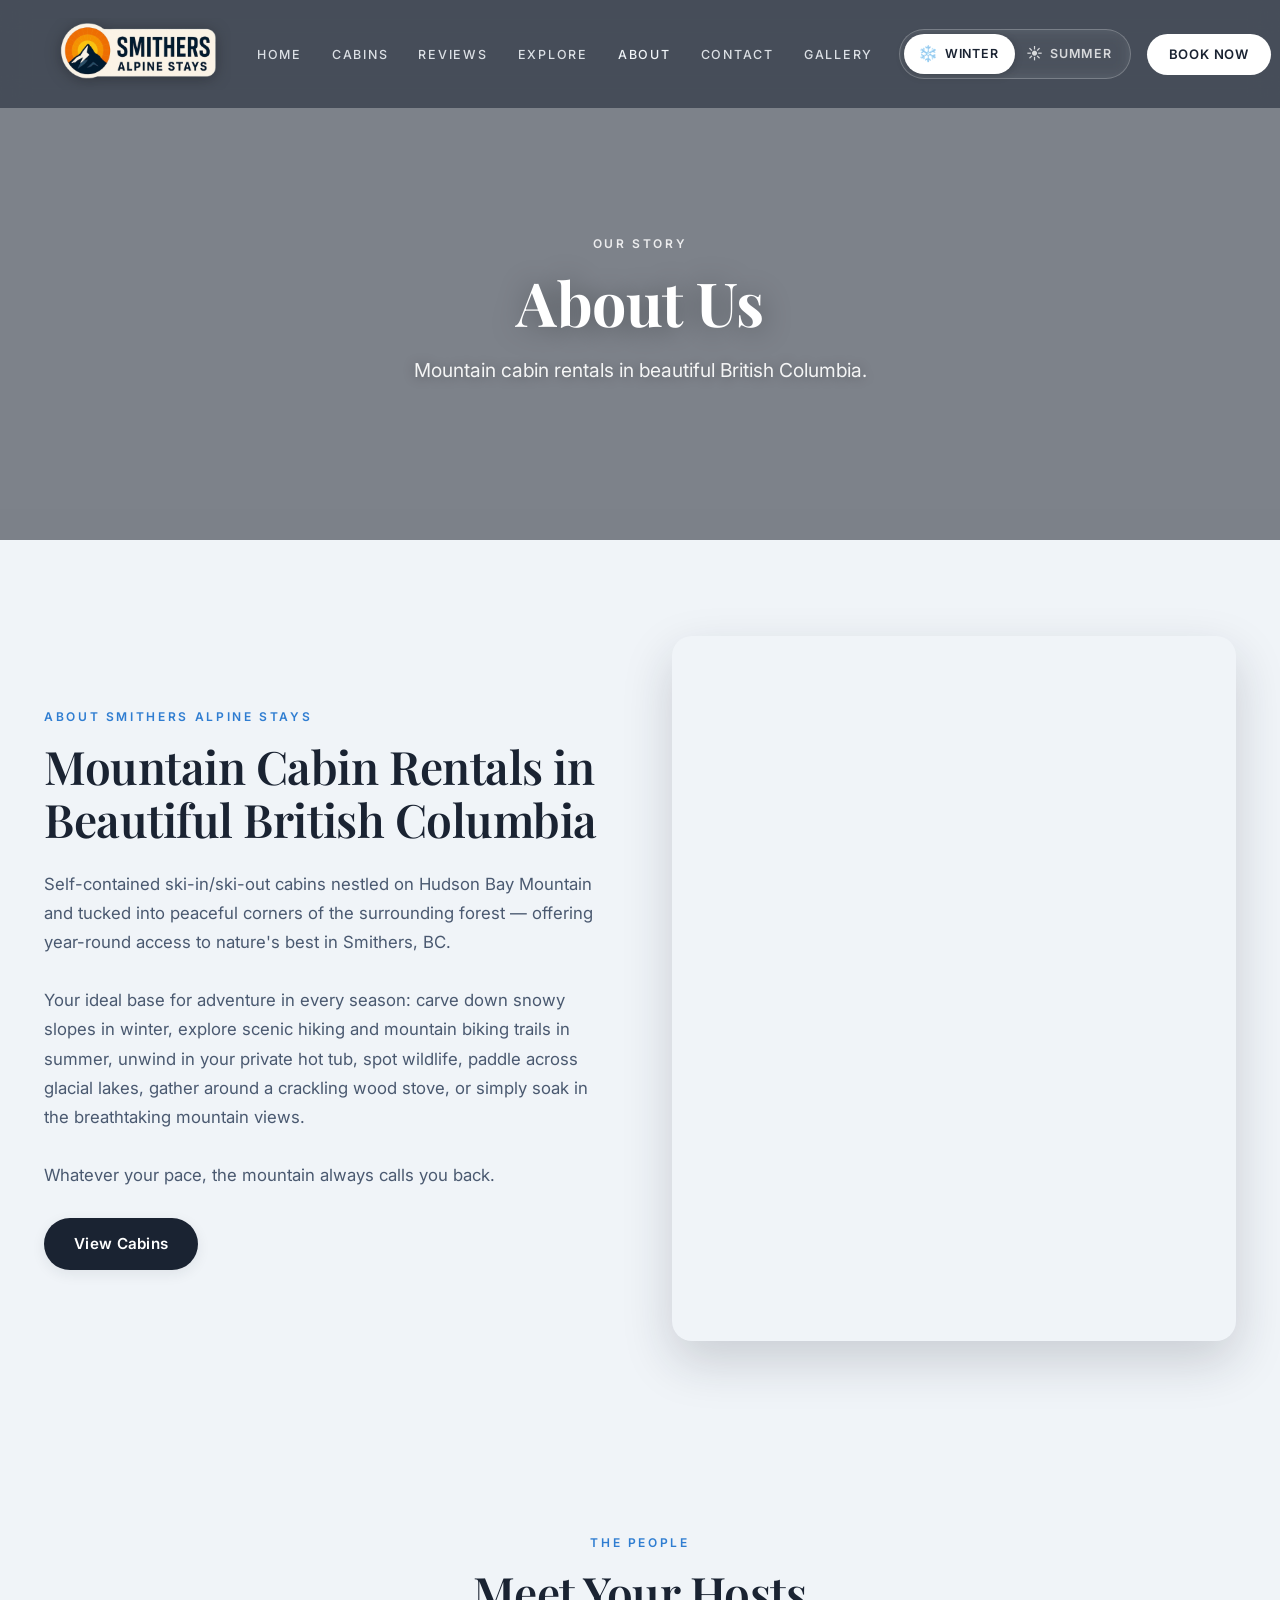
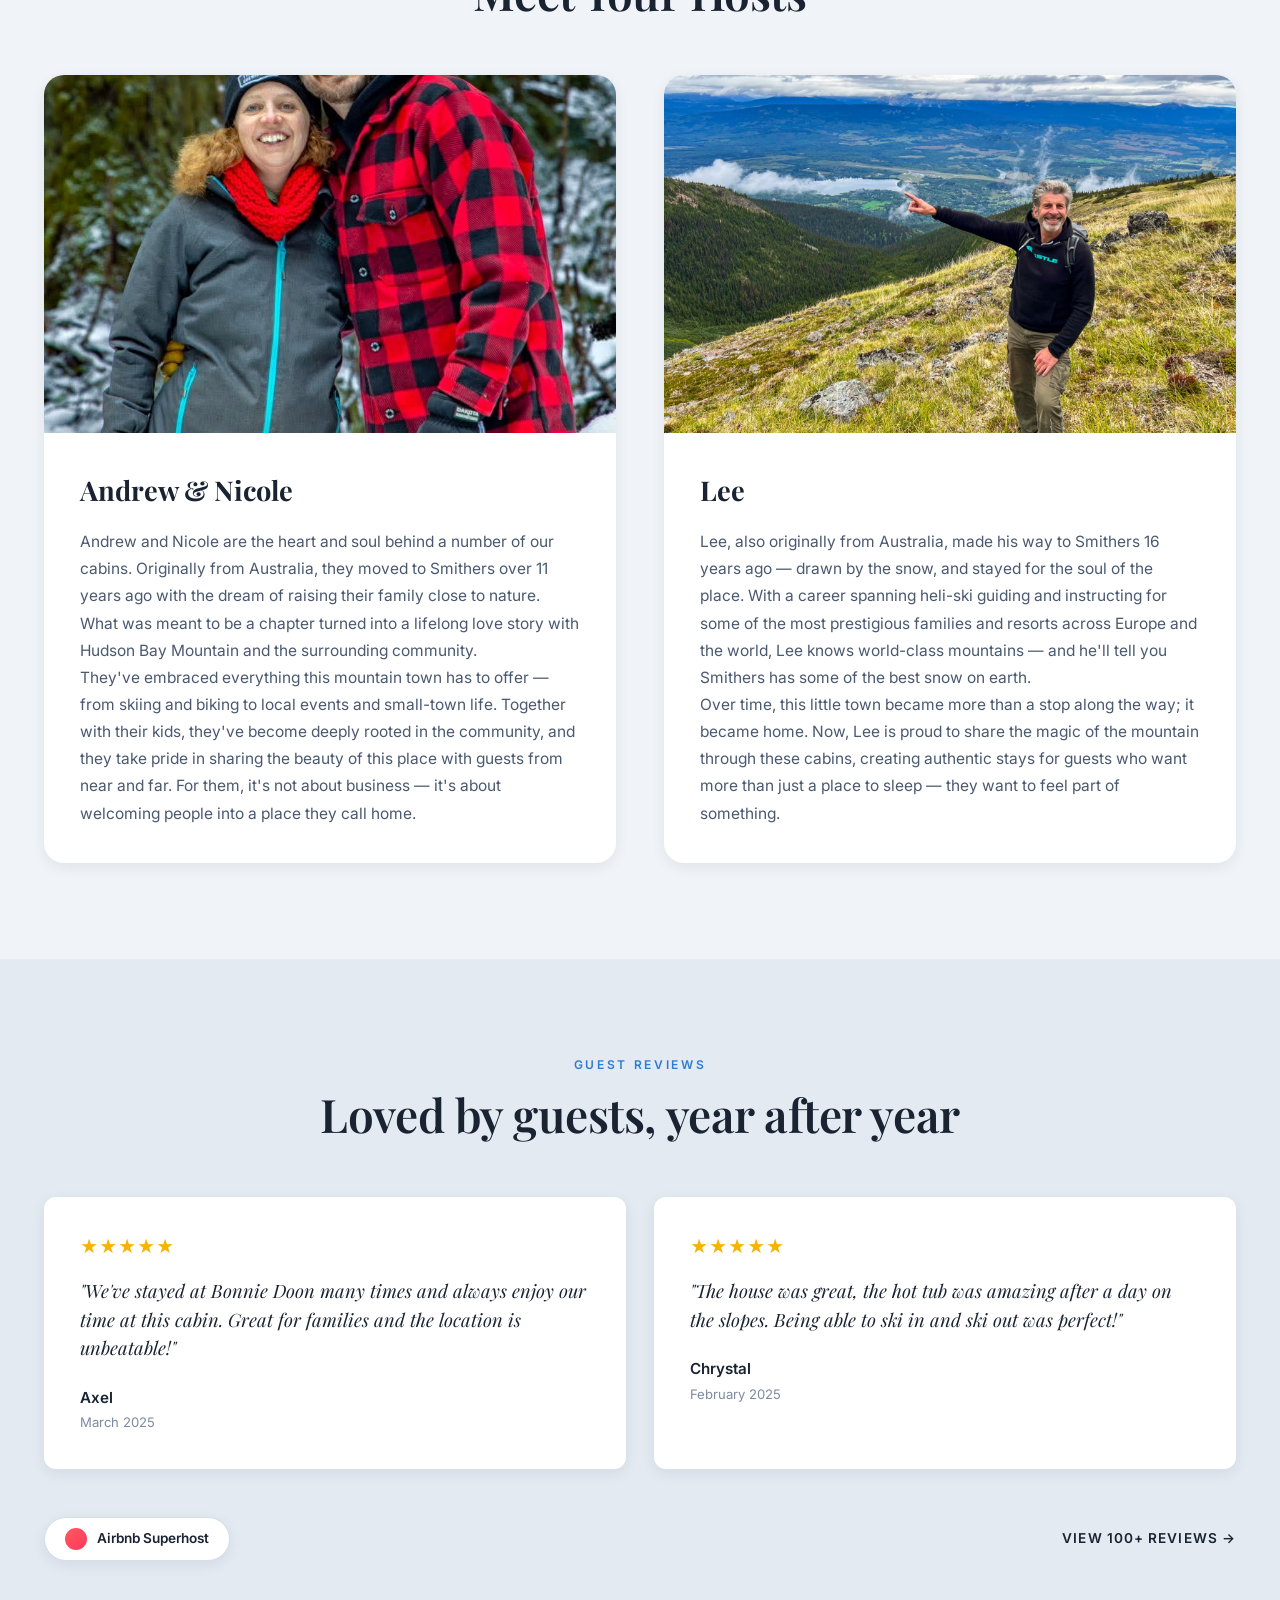
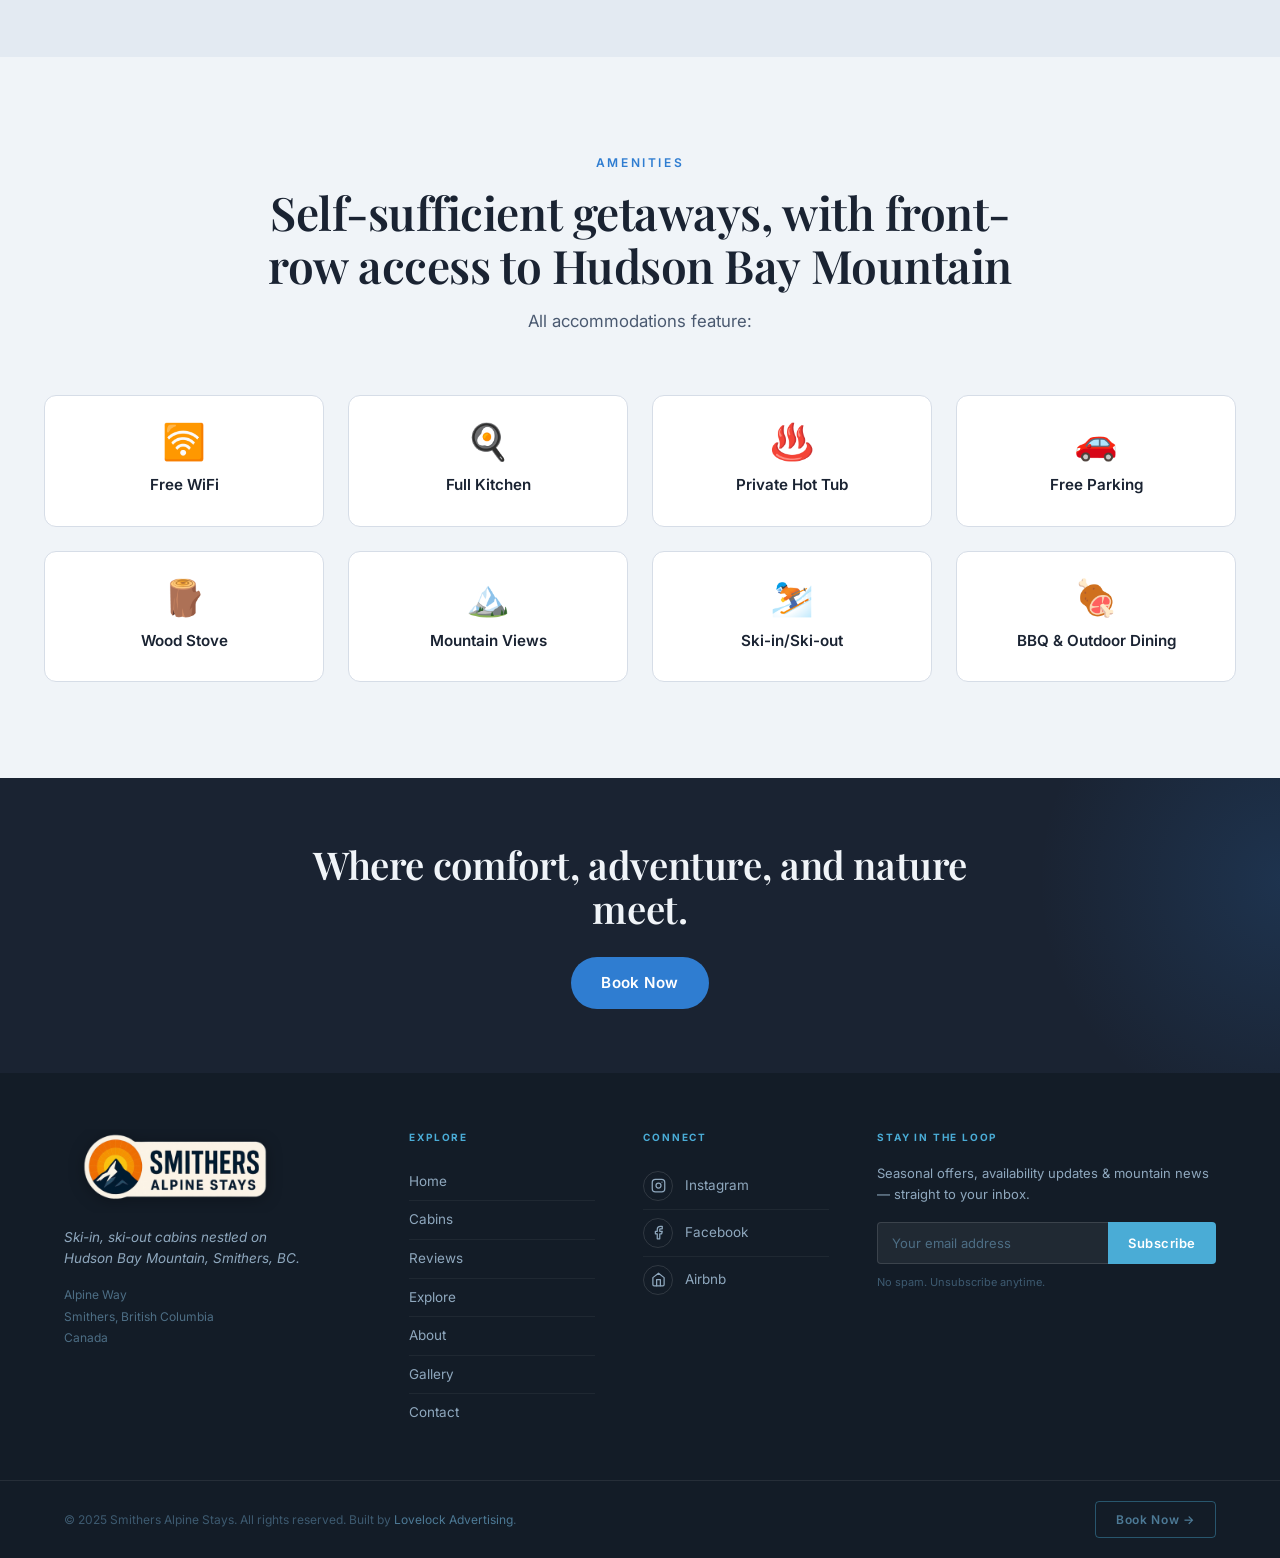
==== commit 8ce72e6f: "Use a portrait of Lee on the about hosts card Replace the landscape placeholder with a real photo of" ====
--- a/about.html
+++ b/about.html
@@ -12,7 +12,7 @@
 <style>
   .about-page-hero { background-image: url('images/landscapes/SMITHERS-01.jpg'); }
   .host-card--andrew-nicole .host-card__media { background-image: url('images/hosts/andrew-nicole.jpg'); }
-  .host-card--lee .host-card__media { background-image: url('images/landscapes/SMITHERS-16.jpg'); }
+  .host-card--lee .host-card__media { background-image: url('images/hosts/lee.jpg'); }
 </style>
 </head>
 <body data-season="winter">
@@ -94,7 +94,7 @@
         </article>
 
         <article class="host-card host-card--lee reveal">
-          <div class="host-card__media" role="img" aria-label="Lee's mountain home"></div>
+          <div class="host-card__media" role="img" aria-label="Portrait of Lee on a Hudson Bay Mountain ridge above Smithers"></div>
           <div class="host-card__body">
             <div class="host-card__name">Lee</div>
             <p>Lee, also originally from Australia, made his way to Smithers 16 years ago — drawn by the snow, and stayed for the soul of the place. With a career spanning heli-ski guiding and instructing for some of the most prestigious families and resorts across Europe and the world, Lee knows world-class mountains — and he'll tell you Smithers has some of the best snow on earth.</p>
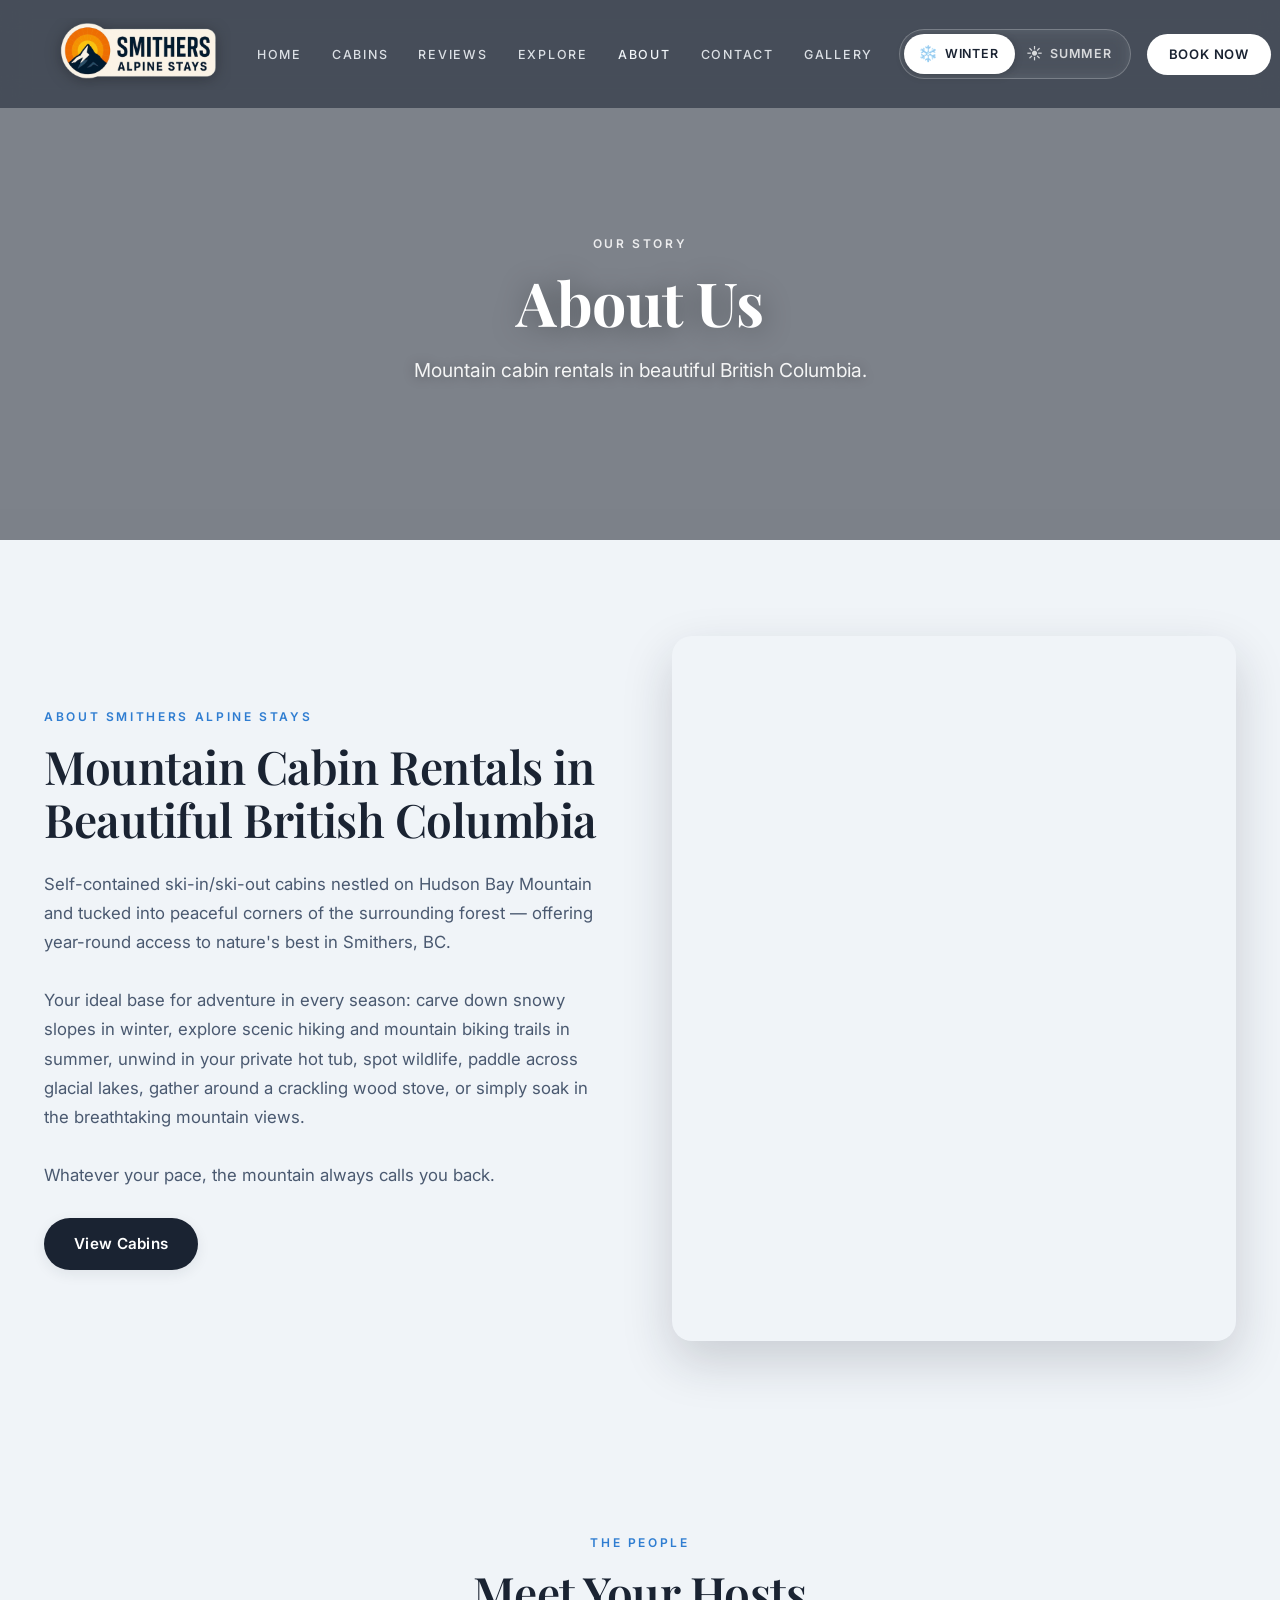
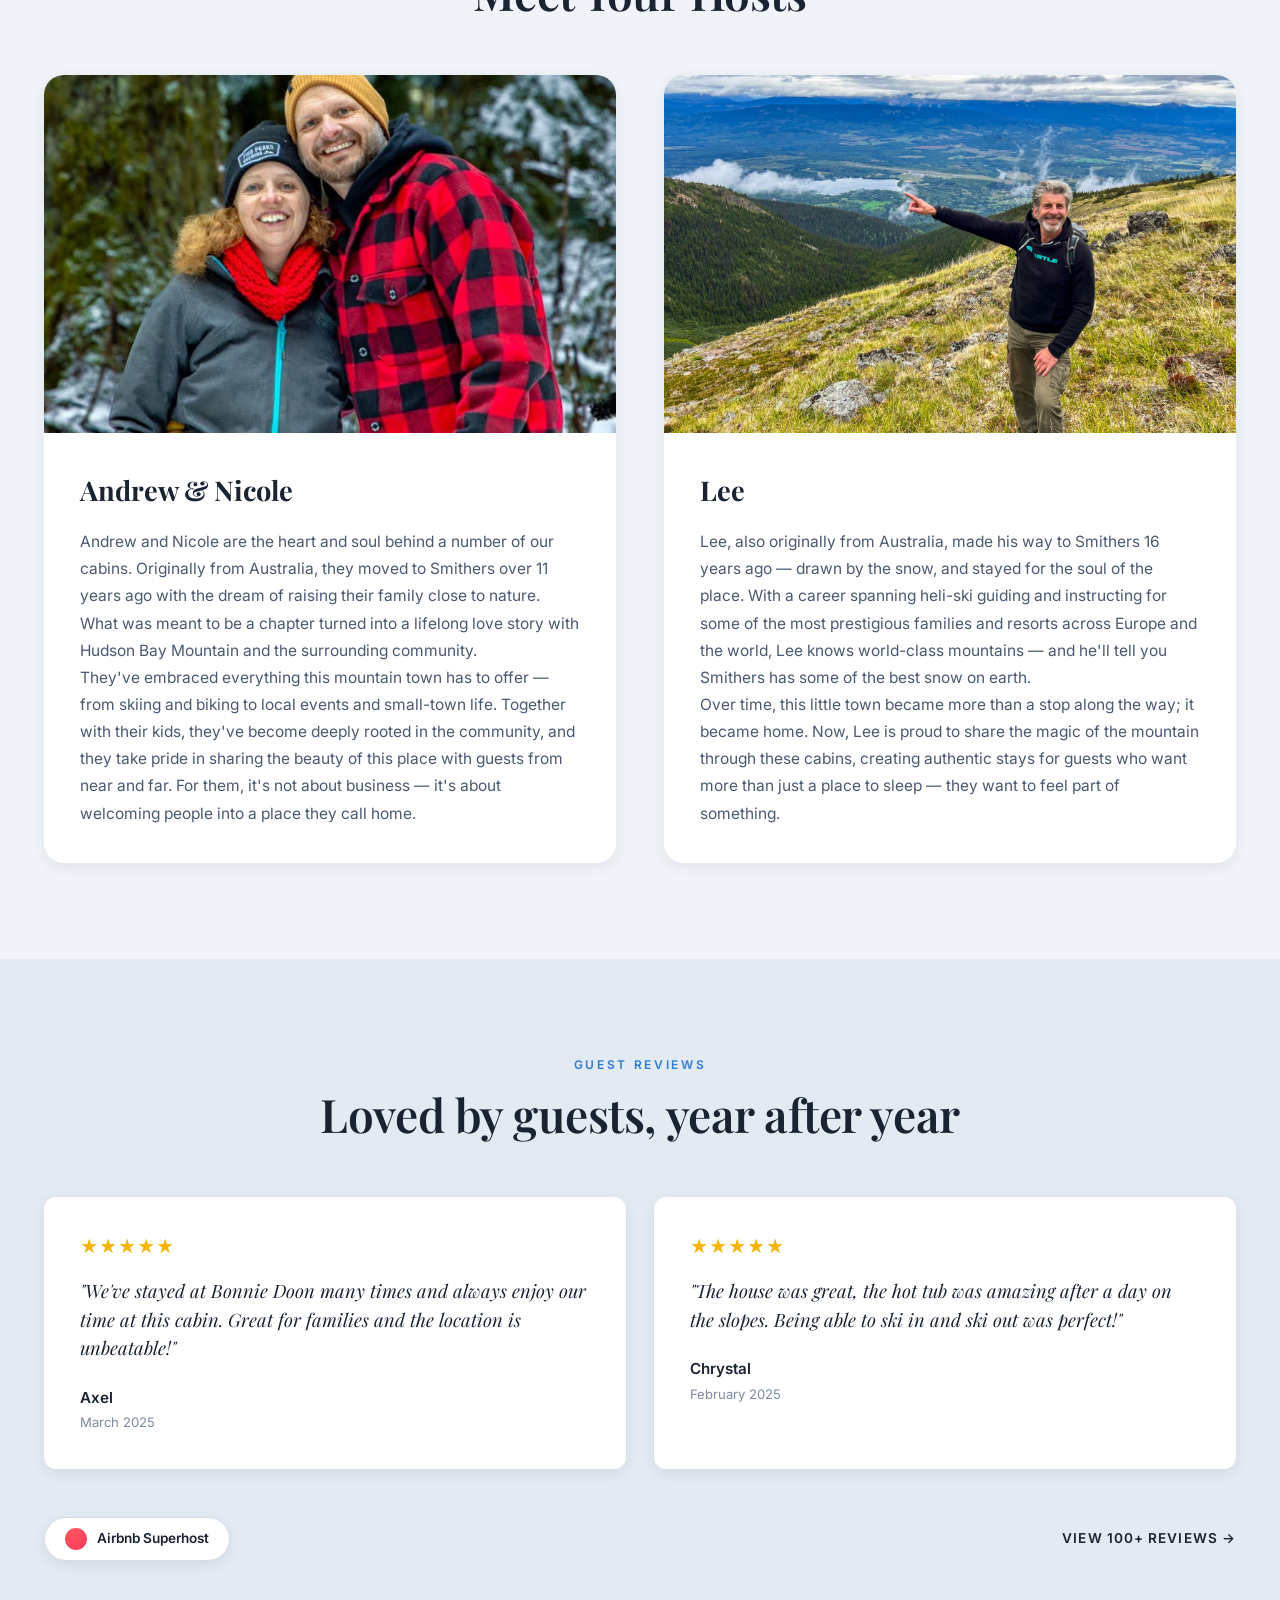
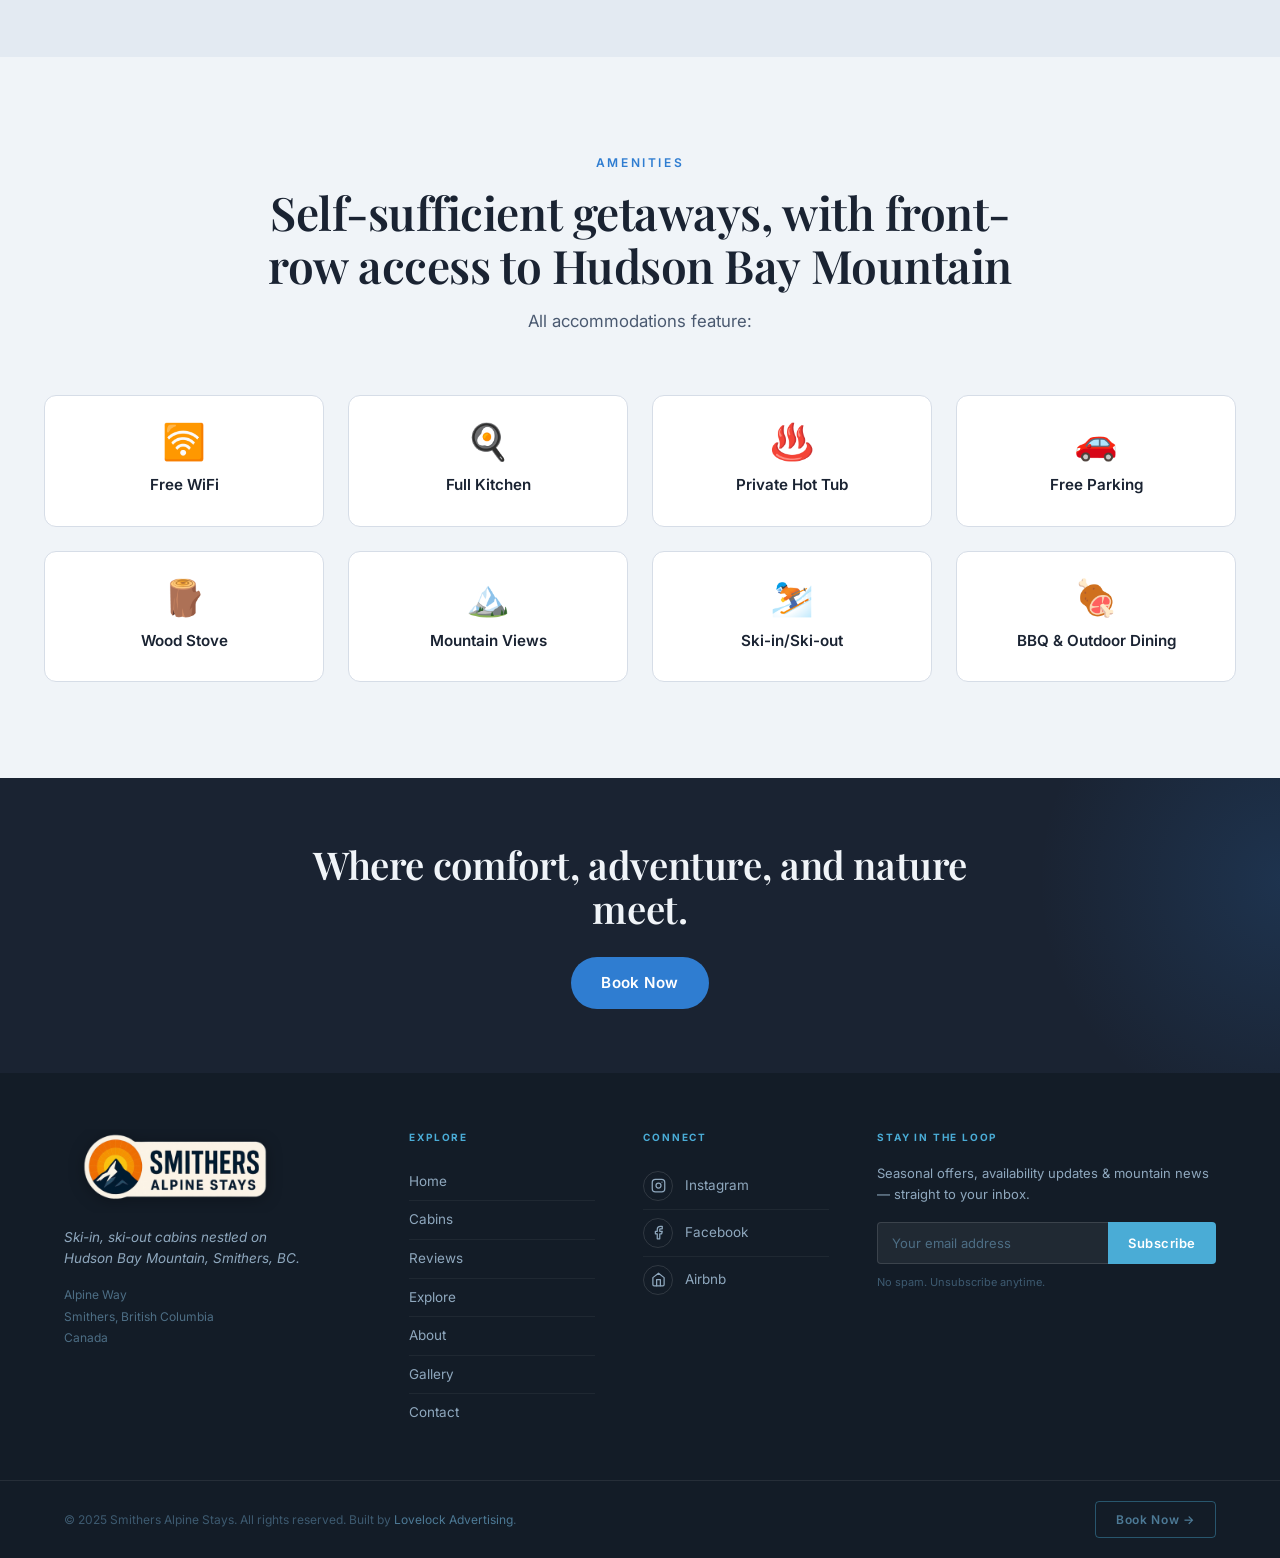
==== commit 608e3cd2: "Anchor Andrew & Nicole host photo higher so faces stay in frame The host-card__media uses a 16:10 la" ====
--- a/about.html
+++ b/about.html
@@ -11,7 +11,10 @@
 <link rel="stylesheet" href="styles.css">
 <style>
   .about-page-hero { background-image: url('images/landscapes/SMITHERS-01.jpg'); }
-  .host-card--andrew-nicole .host-card__media { background-image: url('images/hosts/andrew-nicole.jpg'); }
+  .host-card--andrew-nicole .host-card__media {
+    background-image: url('images/hosts/andrew-nicole.jpg');
+    background-position: center 22%;
+  }
   .host-card--lee .host-card__media { background-image: url('images/hosts/lee.jpg'); }
 </style>
 </head>
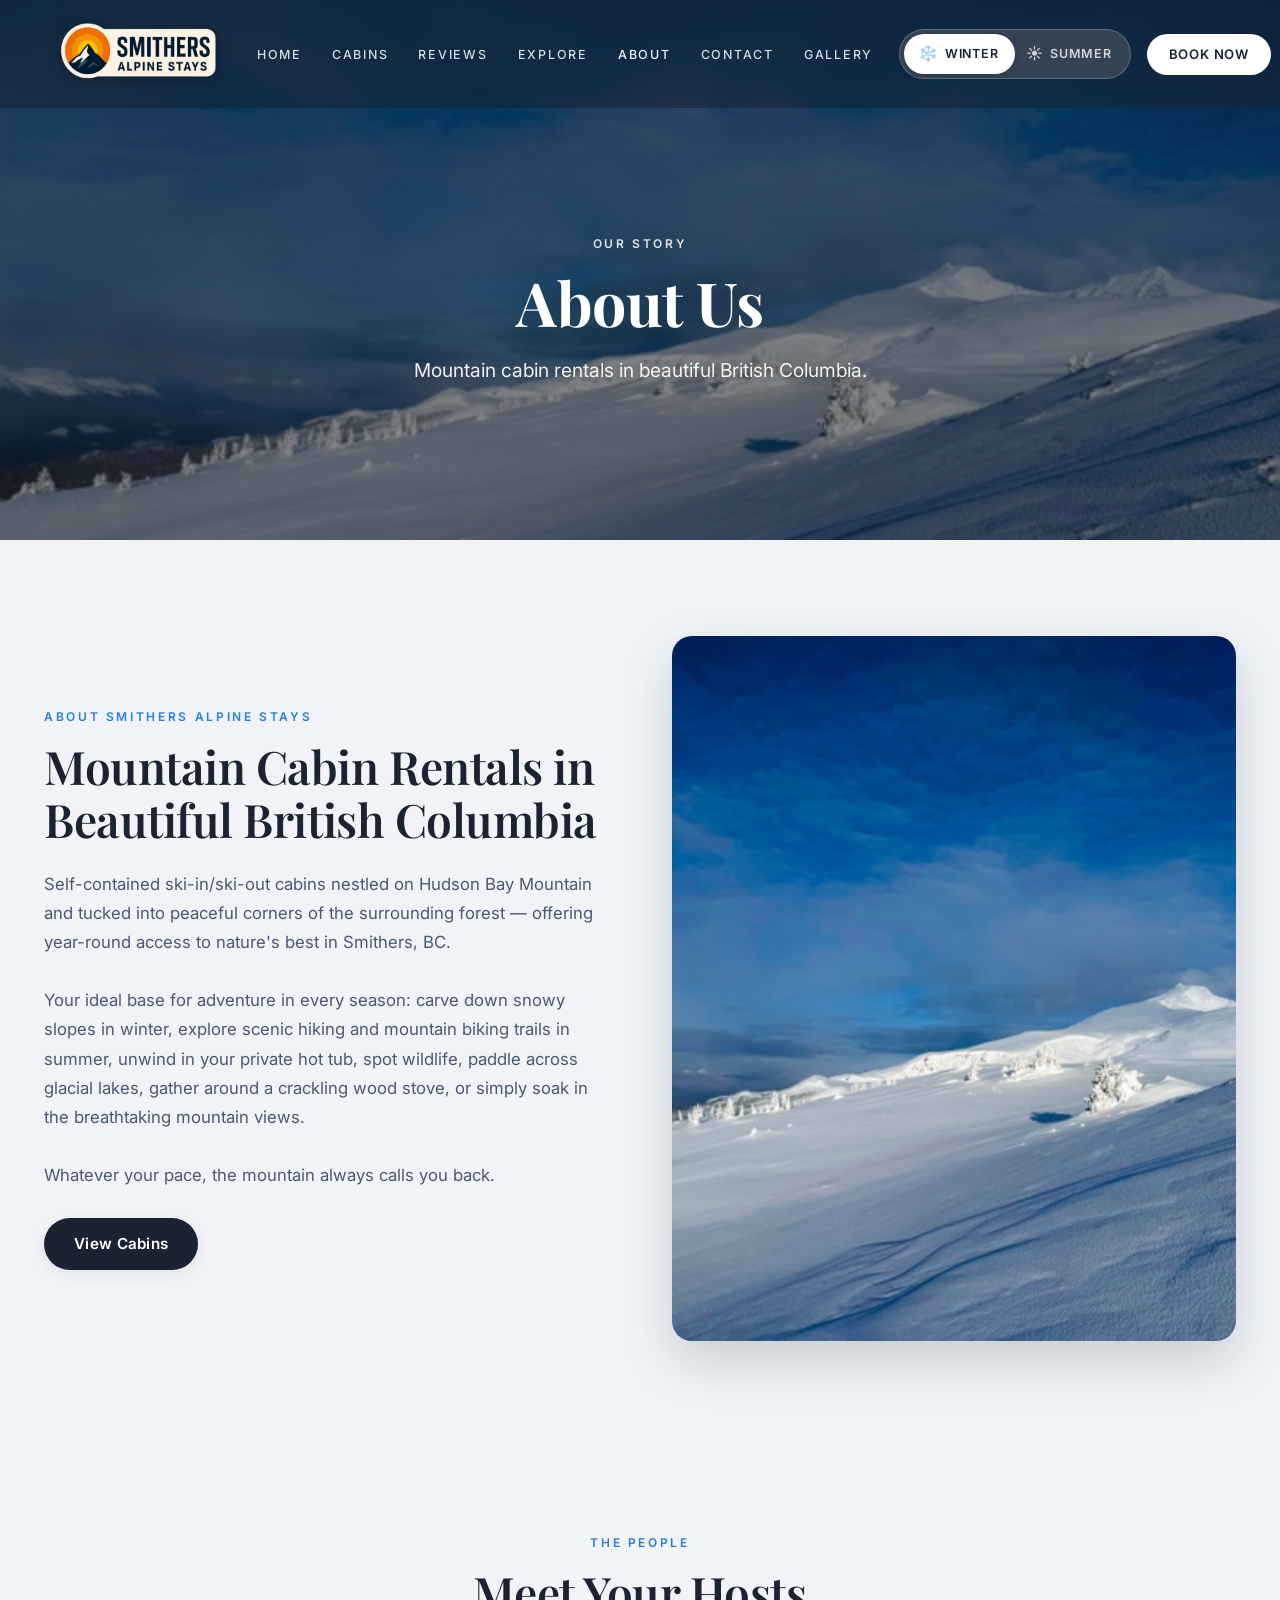
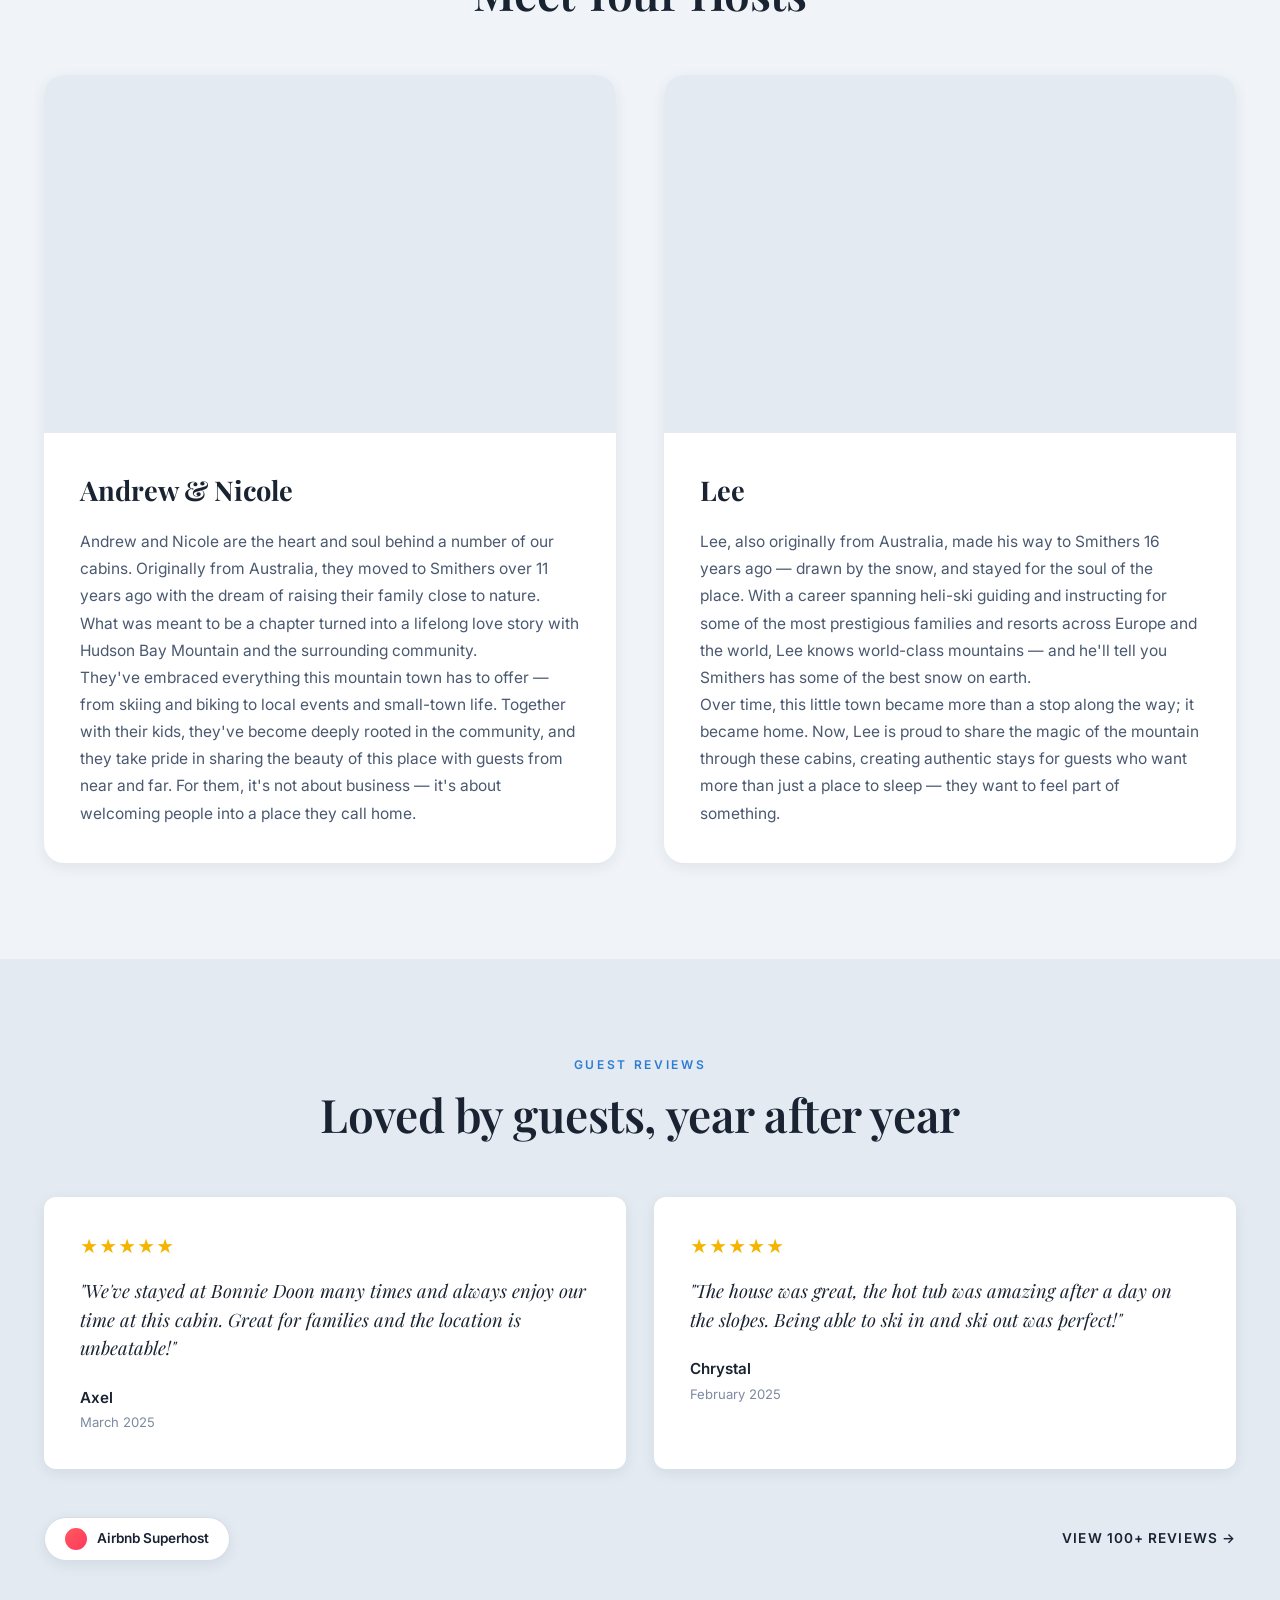
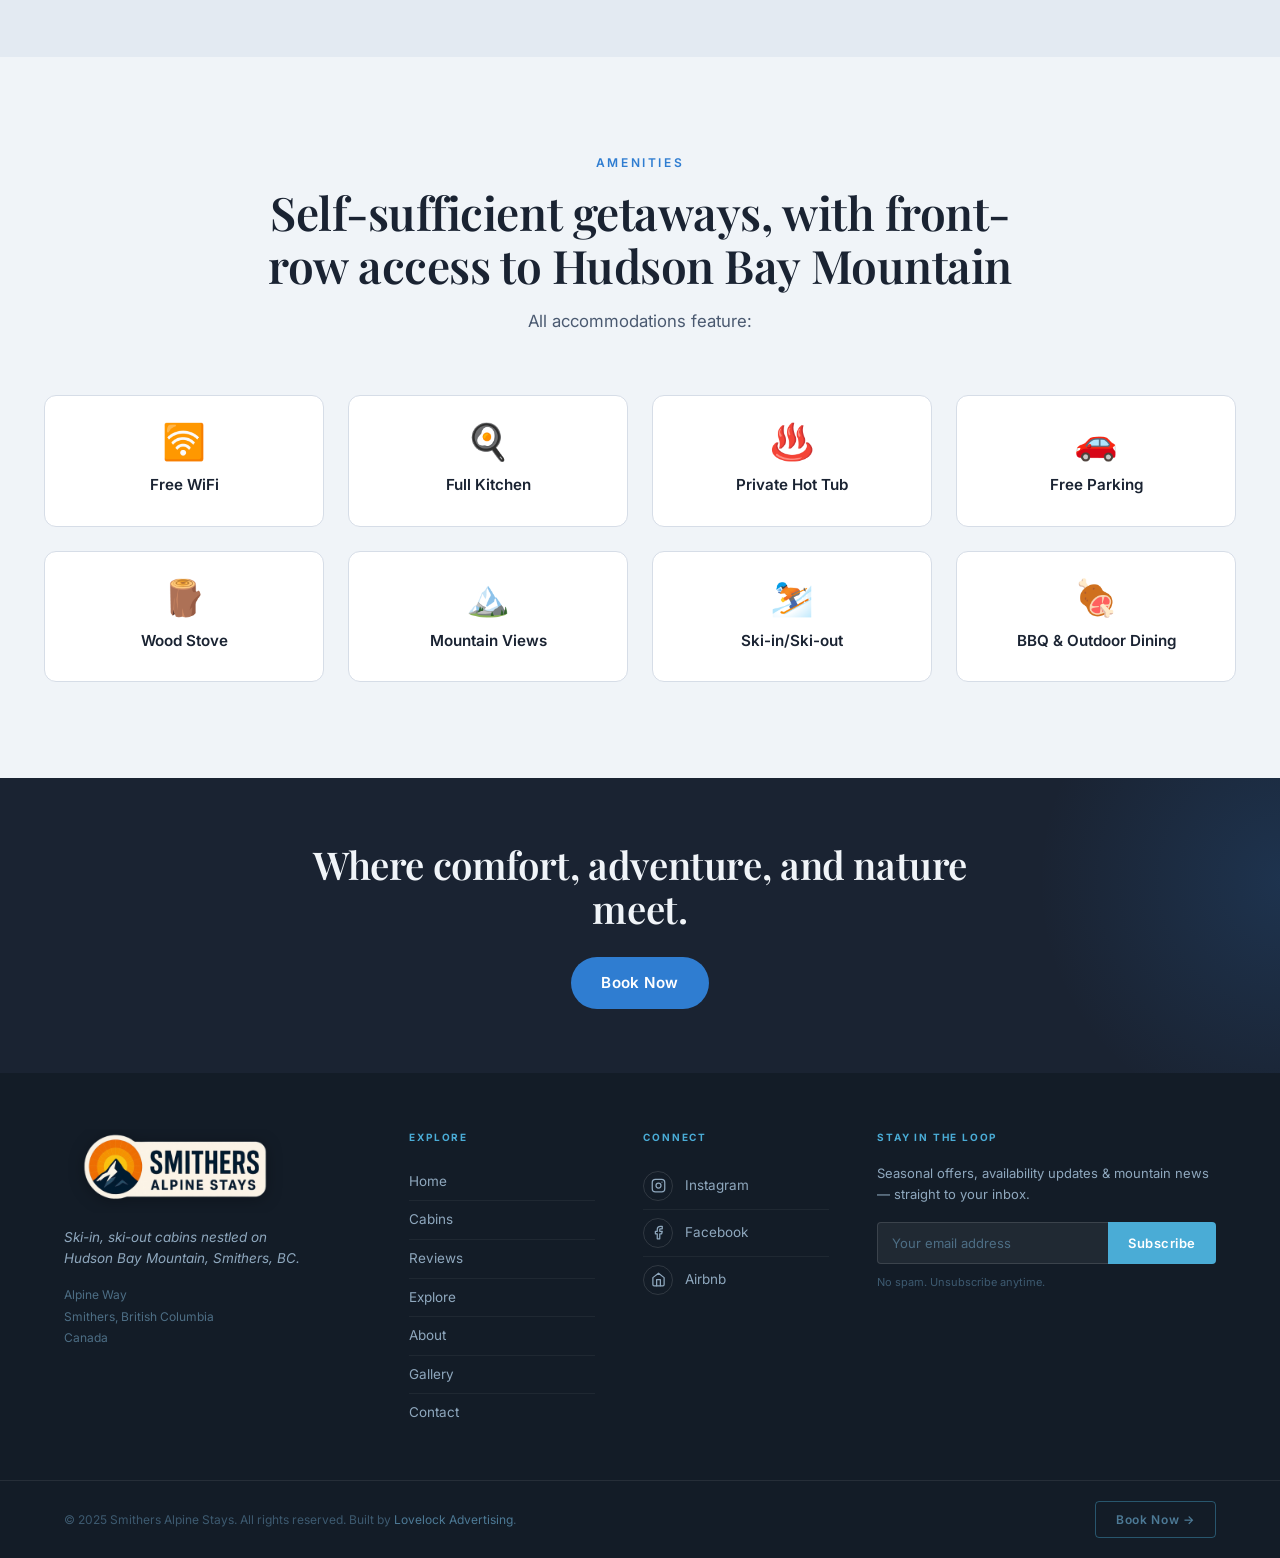
==== commit c2ab2384: "Link footer Airbnb button to listing URL Co-Authored-By: Claude Opus 4.7 <noreply@anthropic.com>" ====
--- a/about.html
+++ b/about.html
@@ -216,7 +216,7 @@
             </a>
           </li>
           <li>
-            <a href="#" target="_blank" rel="noopener">
+            <a href="https://www.airbnb.com.au/rooms/21594320?guests=1&amp;adults=1&amp;s=67&amp;unique_share_id=6e5dc900-5e08-4abf-ae2c-c49604d63402" target="_blank" rel="noopener">
               <span class="sas-connect-icon">
                 <svg width="15" height="15" viewBox="0 0 24 24" fill="none" stroke="currentColor" stroke-width="2" stroke-linecap="round" stroke-linejoin="round">
                   <path d="M3 9l9-7 9 7v11a2 2 0 0 1-2 2H5a2 2 0 0 1-2-2z"/>
--- a/styles.css
+++ b/styles.css
@@ -79,7 +79,7 @@
   --shadow-lg:       0 20px 50px rgba(45, 80, 22, 0.20);
 
   --hero-image: url('images/landscapes/smithers-summer.jpg');
-  --explore-image: url('images/hero-summer_edited.jpg');
+  --explore-image: url('images/landscapes/smithers-summer.jpg');
   --about-image: url('images/bonnie-doon/bonnie-doon-summer.jpg');
   --cabin-bonnie: url('images/bonnie-doon/bonnie-doon-summer.jpg');
   --cabin-double-black: url('images/double-black/double-black-summer.jpg');
@@ -1211,7 +1211,7 @@
   box-shadow: var(--shadow-sm);
 }
 .cabin-gallery__item:hover { transform: translateY(-4px); box-shadow: var(--shadow-md); }
-.cabin-gallery__item--tall { aspect-ratio: 3 / 4; grid-row: span 2; }
+.cabin-gallery__item--tall { aspect-ratio: auto; grid-row: span 2; }
 @media (max-width: 768px) { .cabin-gallery__item--tall { grid-row: auto; aspect-ratio: 4 / 3; } }
 
 /* Location & Access two-col */
